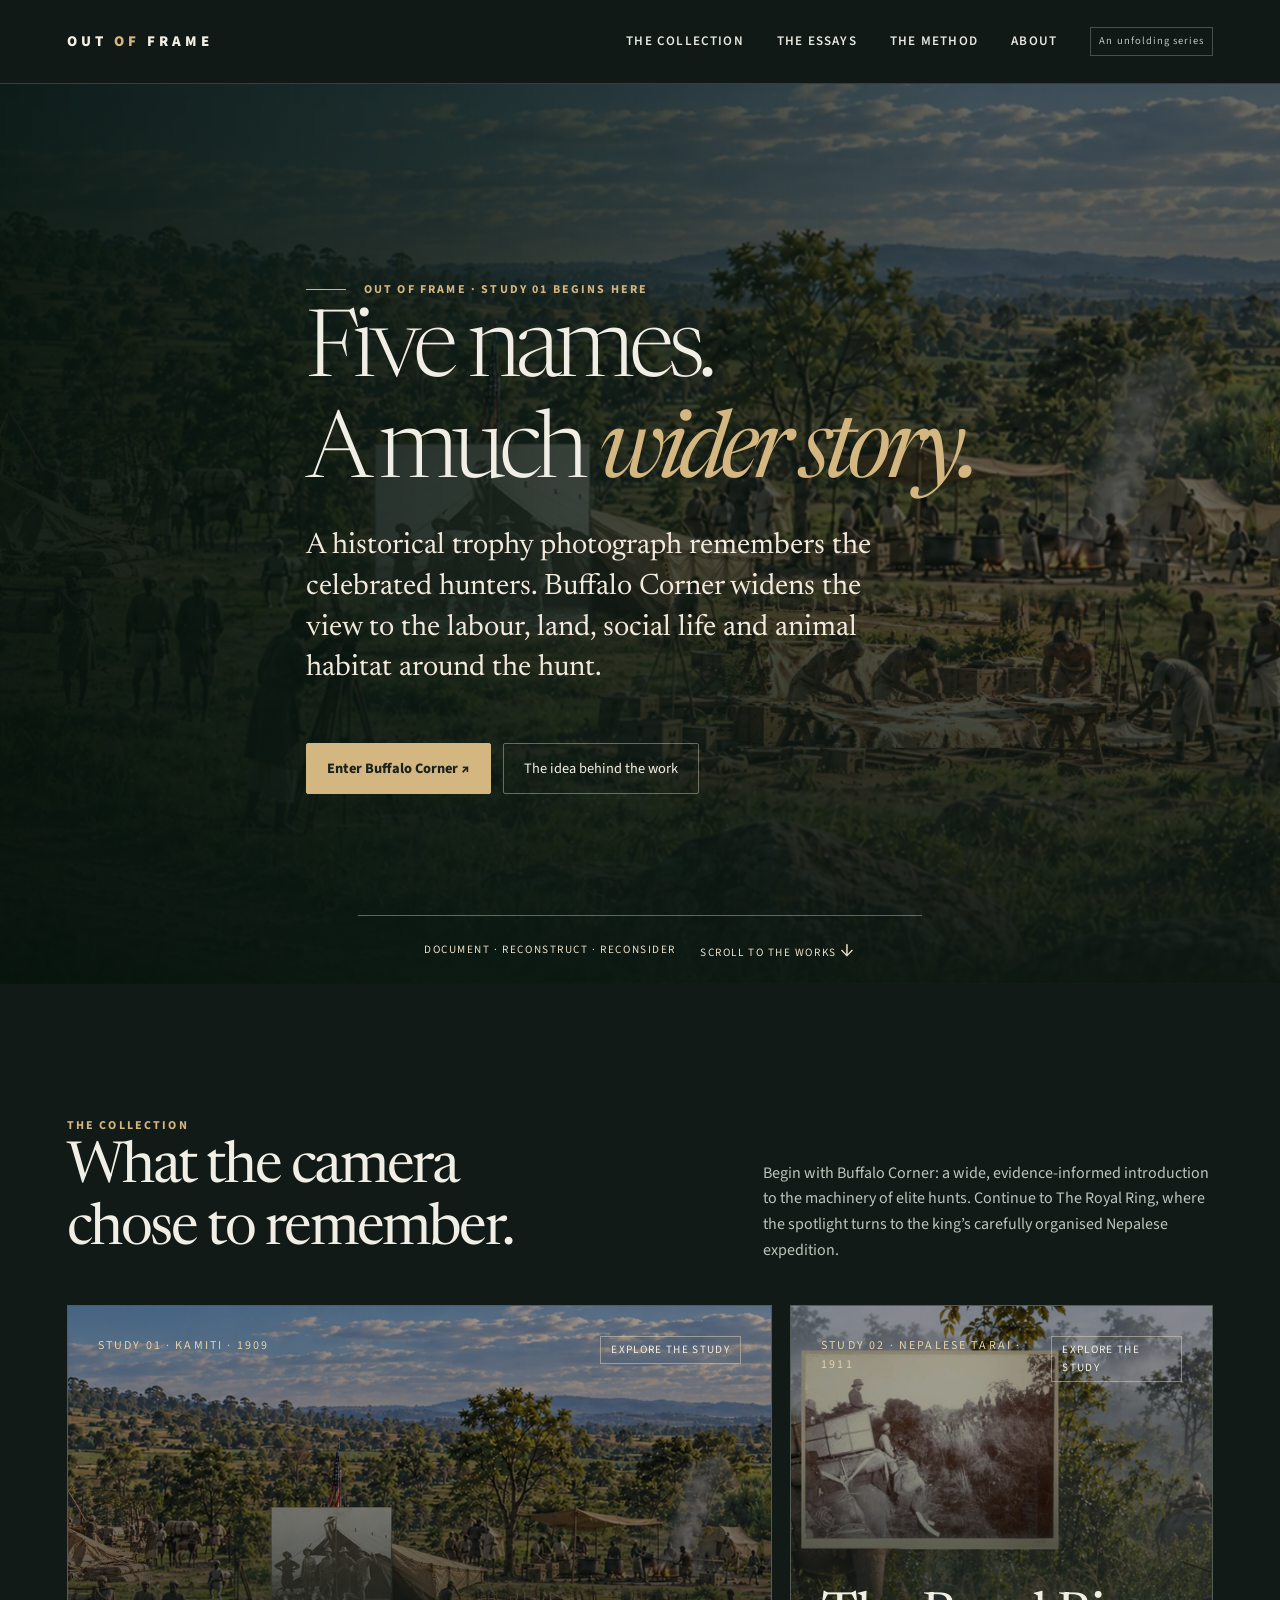
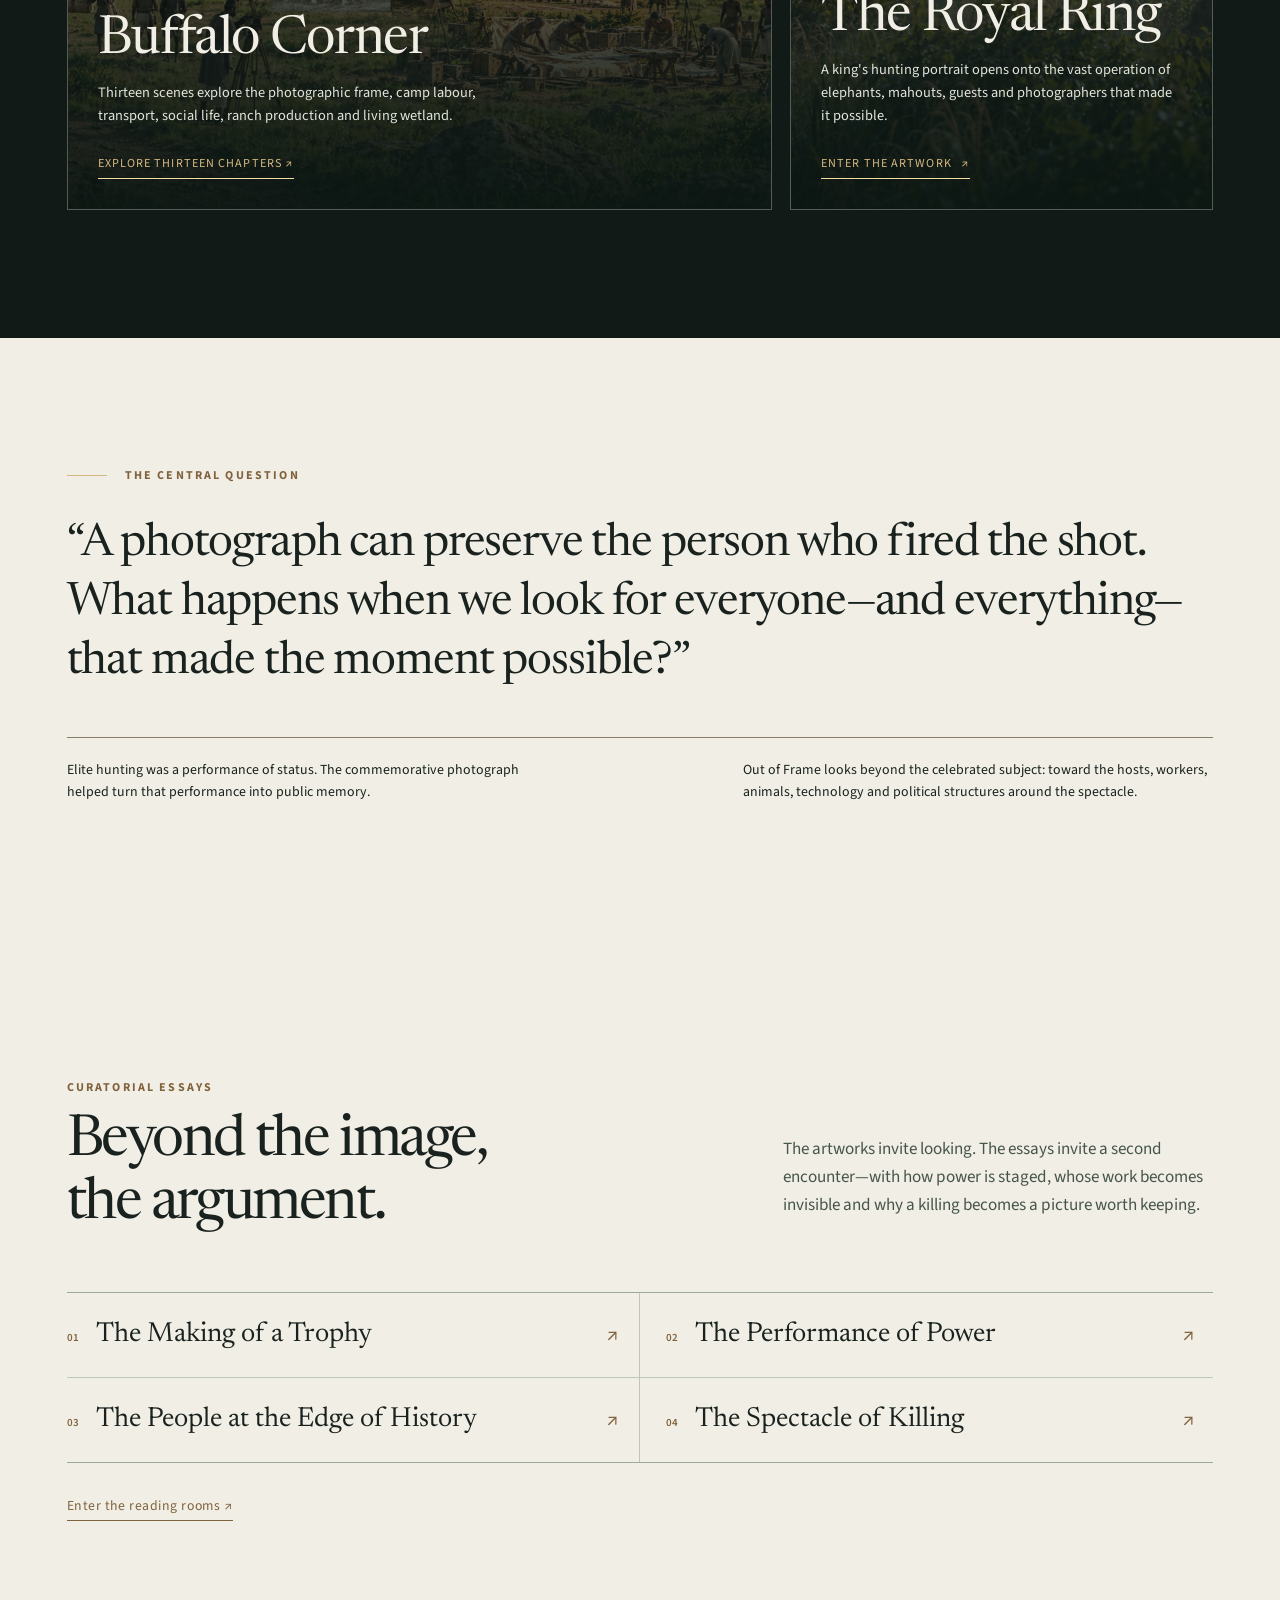
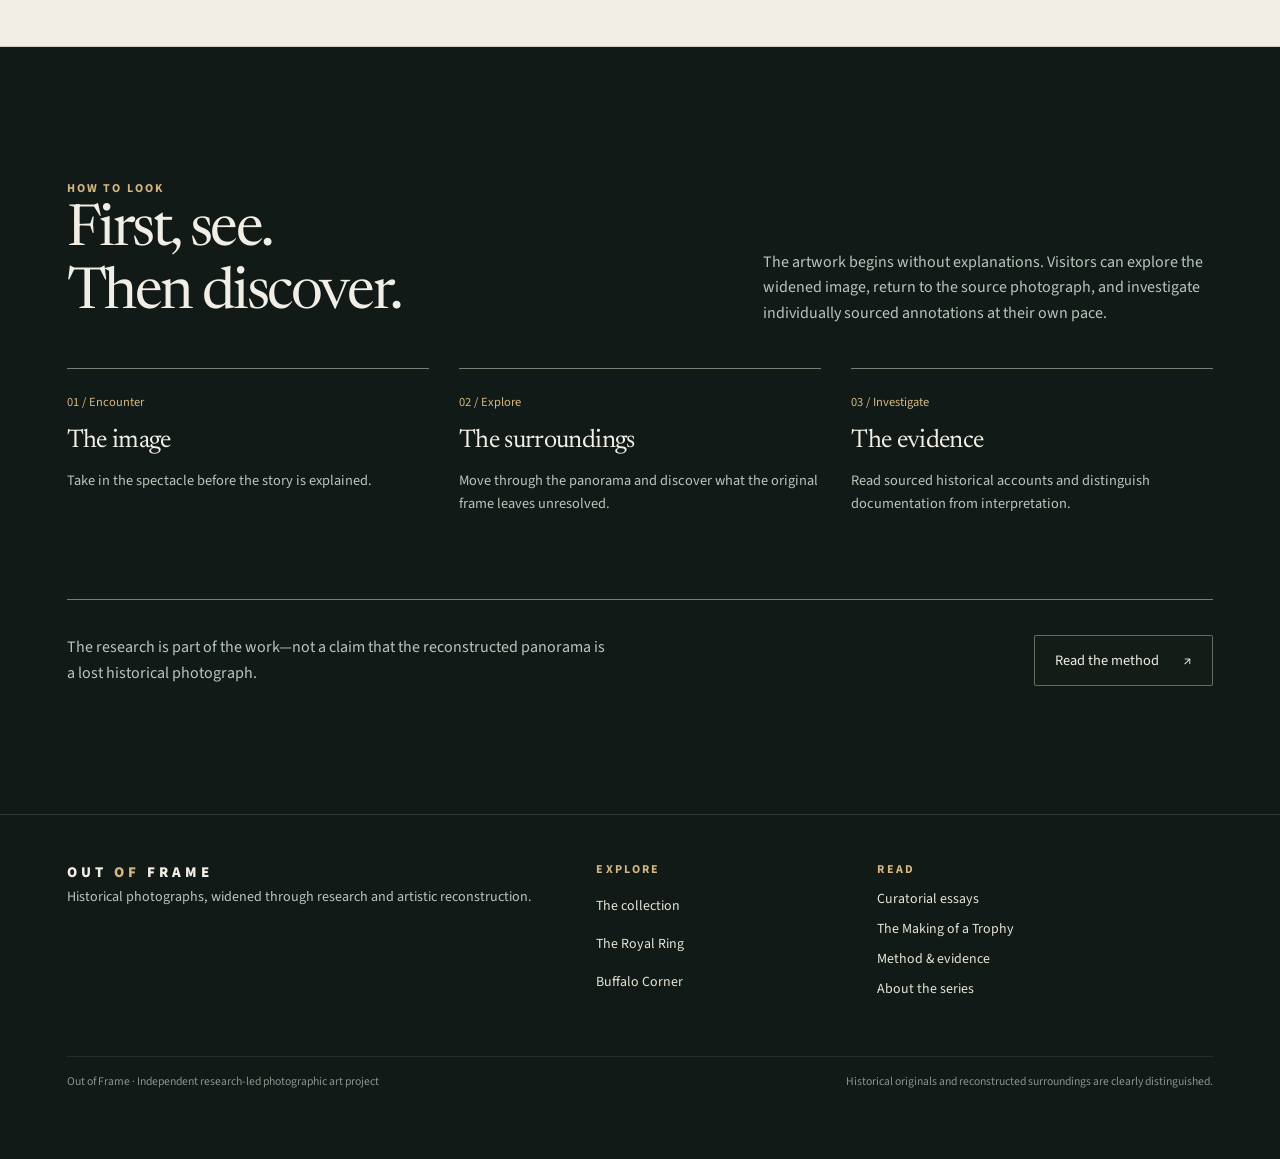
==== index.html @ a82abf63 "language consistency button labels, writing style" ====
<!DOCTYPE html>

<html lang="en"><head><meta charset="utf-8"/><meta content="width=device-width, initial-scale=1" name="viewport"/><meta content="Out of Frame is a research-led photographic series exploring power, hunting, archival memory, and the lives beyond the image." name="description"/><meta content="#121A17" name="theme-color"/><title>Out of Frame — Photographic reconstructions</title><link href="https://fonts.googleapis.com" rel="preconnect"/><link crossorigin="" href="https://fonts.gstatic.com" rel="preconnect"/><link href="https://fonts.googleapis.com/css2?family=Newsreader:opsz,wght@6..72,300..600&amp;family=Source+Sans+3:wght@400;500;600;700&amp;display=swap" rel="stylesheet"/><link href="assets/css/site.css" rel="stylesheet"/></head><body><a class="skip" href="#main">Skip to content</a><header class="site-header"><div class="shell nav-inner"><a aria-label="Out of Frame, home" class="brand" href="index.html">OUT <span>OF</span> FRAME</a><button aria-controls="site-links" aria-expanded="false" class="nav-toggle" type="button">Menu ☰</button><nav aria-label="Main navigation" class="nav-links" id="site-links"><a href="works/index.html">The collection</a><a href="essays/index.html">The essays</a><a href="method.html">The method</a><a href="about.html">About</a><span class="nav-flag">An unfolding series</span></nav></div></header><main id="main"><section class="home-hero buffalo-home-hero buffalo-home-hero"><picture aria-hidden="true"><img alt="" src="assets/images/buffalo-corner-hero.webp"/></picture><div class="shell home-hero-inner"><div class="eyebrow kicker-line">Out of Frame · Study 01 begins here</div><h1>Five names.<br/>A much <em>wider story.</em></h1><p class="home-deck">A historical trophy photograph remembers the celebrated hunters. Buffalo Corner widens the view to the labour, land, social life and animal habitat around the hunt.</p><div class="home-actions"><a class="btn primary" href="works/buffalo-corner.html">Enter Buffalo Corner ↗</a><a class="btn ghost" href="about.html">The idea behind the work</a></div></div><div class="shell hero-foot"><span>Document · Reconstruct · Reconsider</span><span>Scroll to the works <span aria-hidden="true" class="home-arrow">↓</span></span></div></section>
<section class="section shell" id="collection"><div class="section-head"><div><span class="eyebrow">The collection</span><h2>What the camera<br/>chose to remember.</h2></div><p>Begin with Buffalo Corner: a wide, evidence-informed introduction to the machinery of elite hunts. Continue to The Royal Ring, where the spotlight turns to the king’s carefully organised Nepalese expedition.</p></div><div class="works-grid"><a class="work-card featured buffalo-primary" href="works/buffalo-corner.html"><img alt="Buffalo Corner full-colour panorama of the safari camp with inset historic trophy photograph" src="assets/images/buffalo-corner-hero.webp"/><div class="work-top"><span class="work-number">Study 01 · Kamiti · 1909</span><span class="work-status" data-work-status="buffalo-corner">Interactive study</span></div><div class="work-bottom"><h3>Buffalo Corner</h3><p>Thirteen scenes explore the photographic frame, camp labour, transport, social life, ranch production and living wetland.</p><span class="work-cta" data-work-cta="buffalo-corner">Explore 13 scenes ↗</span></div></a>
<a class="work-card featured royal-secondary" href="works/the-royal-ring.html"><img alt="A misty Nepalese elephant hunting formation surrounding the original sepia photograph of George V" src="assets/images/royal-ring-hero.webp?v=2.14"/><div class="work-top"><span class="work-number">Study 02 · Nepalese Tarai · 1911</span><span class="work-status">Explore the study</span></div><div class="work-bottom"><h3>The Royal Ring</h3><p>A king's hunting portrait opens onto the vast operation of elephants, mahouts, guests and photographers that made it possible.</p><span class="work-cta">Enter the artwork   ↗</span></div></a>
</div></section>
<section class="statement section"><div class="shell"><span class="eyebrow kicker-line">The central question</span><blockquote>“A photograph can preserve the person who fired the shot. What happens when we look for everyone—and everything—that made the moment possible?”</blockquote><div class="fine"><p>Elite hunting was a performance of status. The commemorative photograph helped turn that performance into public memory.</p><p>Out of Frame looks beyond the celebrated subject: toward the hosts, workers, animals, technology and political structures around the spectacle.</p></div></div></section>
<section aria-labelledby="home-essays-title" class="home-essays section"><div class="shell"><div class="home-essays-top"><div><span class="eyebrow">Curatorial essays</span><h2 id="home-essays-title">Beyond the image,<br/>the argument.</h2></div><p>The artworks invite looking. The essays invite a second encounter—with how power is staged, whose work becomes invisible and why a killing becomes a picture worth keeping.</p></div><div class="home-essay-links"><a href="essays/the-making-of-a-trophy.html"><span>01</span>The Making of a Trophy <b>↗</b></a><a href="essays/the-performance-of-power.html"><span>02</span>The Performance of Power <b>↗</b></a><a href="essays/the-people-at-the-edge-of-history.html"><span>03</span>The People at the Edge of History <b>↗</b></a><a href="essays/the-spectacle-of-killing.html"><span>04</span>The Spectacle of Killing <b>↗</b></a></div><a class="text-link" href="essays/index.html">Enter the reading rooms ↗</a></div></section>
<section class="section shell"><div class="section-head"><div><span class="eyebrow">How to look</span><h2>First, see.<br/>Then discover.</h2></div><p>The artwork begins without explanations. Visitors can explore the widened image, return to the source photograph, and investigate individually sourced annotations at their own pace.</p></div><div class="method-summary"><div class="method-step"><span>01 / Encounter</span><h3>The image</h3><p>Take in the spectacle before the story is explained.</p></div><div class="method-step"><span>02 / Explore</span><h3>The surroundings</h3><p>Move through the panorama and discover what the original frame leaves unresolved.</p></div><div class="method-step"><span>03 / Investigate</span><h3>The evidence</h3><p>Read sourced historical accounts and distinguish documentation from interpretation.</p></div></div><div class="cta-band"><p>The research is part of the work—not a claim that the reconstructed panorama is a lost historical photograph.</p><a class="btn" href="method.html">Read the method <span aria-hidden="true">↗</span></a></div></section></main><footer class="site-footer"><div class="shell"><div class="footer-grid"><div><a class="brand" href="index.html">OUT <span>OF</span> FRAME</a><p>Historical photographs, widened through research and artistic reconstruction.</p></div><nav aria-label="Footer exhibition links"><strong class="eyebrow">Explore</strong><a href="works/index.html">The collection</a><a href="works/the-royal-ring.html">The Royal Ring</a><a href="works/buffalo-corner.html">Buffalo Corner</a></nav><nav aria-label="Footer reading links"><strong class="eyebrow">Read</strong><a href="essays/index.html">Curatorial essays</a><a href="essays/the-making-of-a-trophy.html">The Making of a Trophy</a><a href="method.html">Method &amp; evidence</a><a href="about.html">About the series</a></nav></div><div class="footline"><span>Out of Frame · Independent research-led photographic art project</span><span>Historical originals and reconstructed surroundings are clearly distinguished.</span></div></div></footer><script defer="" src="assets/js/collection-manifest.js"></script><script defer="" src="assets/js/site.js"></script></body></html>
---- assets/css/site.css ----
:root{--ink:#121A17;--ink2:#19221E;--ink3:#24342C;--bone:#F1EEE5;--paper:#F1EEE5;--dim:#B9C6BC;--line:#506258;--gold:#D4B780;--pale:#E3CAA1;--mint:#B9C6BC;--graphite:#19221E;--brass-on-paper:#80633E;--pad:clamp(20px,5.2vw,88px);--serif:'Newsreader',Georgia,'Times New Roman',serif;--sans:'Source Sans 3',Arial,system-ui,sans-serif}
*{box-sizing:border-box}html{scroll-behavior:smooth}body{margin:0;background:var(--ink);color:var(--bone);font:16px/1.6 var(--sans)}img{max-width:100%;display:block}button,input{font:inherit}button{cursor:pointer}a{color:inherit}a:hover{text-decoration-color:var(--gold)}h1,h2,h3,p{margin-top:0}h1,h2,h3{font-family:var(--serif);font-weight:normal;line-height:1.09}h1{font-size:clamp(3.6rem,9vw,9.5rem);letter-spacing:-.065em}h2{font-size:clamp(2.3rem,4.5vw,5.3rem);letter-spacing:-.042em}h3{font-size:clamp(1.5rem,2.3vw,2.5rem);letter-spacing:-.025em}p{max-width:68ch}button:focus-visible,a:focus-visible,[tabindex]:focus-visible{outline:3px solid var(--pale);outline-offset:4px}.skip{position:absolute;top:-100px;left:15px;z-index:100;color:#111;background:#f3d69b;padding:10px}.skip:focus{top:12px}.eyebrow,.caps{font-size:.75rem;text-transform:uppercase;letter-spacing:.18em;font-weight:700}.eyebrow{color:var(--gold)}.small{color:var(--dim);font-size:.82rem}.shell{max-width:1760px;margin-inline:auto;padding-inline:var(--pad)}.sr-only{position:absolute!important;width:1px;height:1px;overflow:hidden;clip:rect(0,0,0,0);white-space:nowrap}
/* Global navigation */
.site-header{position:relative;z-index:40;border-bottom:1px solid #ffffff2e;background:rgba(17,25,22,.98)}.site-header.float{position:absolute;left:0;top:0;width:100%;border:none;background:linear-gradient(#111b16cc,transparent)}.nav-inner{min-height:83px;display:flex;justify-content:space-between;align-items:center;gap:24px}.brand{text-decoration:none;font-weight:850;letter-spacing:.27em;font-size:.93rem;white-space:nowrap}.brand span{color:var(--gold)}.nav-links{display:flex;gap:clamp(15px,2.6vw,38px);align-items:center}.nav-links a{font-size:.82rem;text-decoration:none;text-transform:uppercase;letter-spacing:.11em;color:#e6e7e0}.nav-links a:hover,.nav-links a[aria-current="page"]{color:var(--gold)}.nav-toggle{display:none;align-items:center;justify-content:center;border:1px solid #ffffff77;background:#12211caa;color:var(--bone);padding:8px 13px;border-radius:3px}.nav-flag{font-size:.66rem;border:1px solid #f1e5bd65;padding:5px 8px;color:#f0dfbe;letter-spacing:.1em}.site-footer{padding-block:45px 68px;border-top:1px solid #6a76674d}.footer-grid{display:grid;grid-template-columns:2fr 1fr 1fr;gap:32px}.site-footer p{color:var(--dim);font-size:.88rem}.site-footer nav{display:grid;gap:8px;font-size:.87rem}.site-footer nav a{color:#e8e4d7;text-decoration:none}.site-footer nav a:hover{color:var(--gold)}.footline{margin-top:55px;color:#89948b;display:flex;justify-content:space-between;gap:20px;font-size:.73rem;border-top:1px solid #5a675845;padding-top:16px}
/* Buttons */
.btn{border:1px solid #e6e4d265;padding:13px 20px;display:inline-flex;align-items:center;justify-content:center;gap:24px;text-decoration:none;background:#1420198c;color:var(--bone);transition:background .18s,transform .18s;min-height:47px;font-size:.9rem;border-radius:2px}.btn:hover{background:#2d4134;transform:translateY(-1px)}.btn.primary{background:var(--gold);color:#18231c;border-color:var(--gold);font-weight:750}.btn.primary:hover{background:#f0d4a4}.btn.ghost{background:transparent}.btn.sm{padding:8px 12px;min-height:38px;font-size:.8rem}.btn[aria-pressed="true"]{border-color:var(--gold);box-shadow:inset 0 0 0 1px var(--gold)}.text-link{color:var(--pale);text-decoration:none;border-bottom:1px solid #c1af84;padding-bottom:4px;font-size:.86rem;letter-spacing:.04em}.text-link:hover{color:#fff}
/* Home page */
.home-hero{height:min(100svh,1050px);min-height:710px;isolation:isolate;display:flex;flex-direction:column;position:relative;overflow:hidden;background:#18271f}.home-hero picture,.home-hero picture img{position:absolute;inset:0;width:100%;height:100%;object-fit:cover;z-index:-3;object-position:52% 46%}.home-hero picture img{filter:brightness(.72) saturate(.83);animation:reveal-hero 14s ease-out both}.home-hero::before{content:'';position:absolute;inset:0;z-index:-2;background:linear-gradient(90deg,#07110de8 0%,#0b1a14b3 37%,#121a1570 63%,#111a164d),linear-gradient(0deg,#0a130fef,transparent 45%,#0b1513a8)}.home-hero-inner{padding-top:165px;padding-bottom:90px;flex:1;display:flex;flex-direction:column;justify-content:center}.home-hero h1{max-width:1050px;margin:.05em 0 .22em;font-size:clamp(3.6rem,7.25vw,7.4rem)}.home-hero h1 em{font-weight:normal;color:var(--gold)}.home-deck{font:clamp(1.18rem,2.3vw,1.88rem)/1.38 var(--serif);max-width:600px;color:#f3eade}.home-actions{display:flex;gap:12px;flex-wrap:wrap;margin-top:25px}.hero-foot{border-top:1px solid #ffffff55;padding-block:16px;display:flex;justify-content:space-between;gap:24px;align-items:center;font-size:.7rem;letter-spacing:.14em;text-transform:uppercase;color:#ebdfc9}.home-arrow{font-size:1.4rem}.section{padding-block:clamp(80px,10vw,150px)}.section.slim{padding-block:70px}.section-head{display:flex;justify-content:space-between;gap:42px;align-items:end;margin-bottom:42px}.section-head h2{margin:0;max-width:860px}.section-head p{color:var(--dim);max-width:450px;margin:0}.kicker-line{display:flex;align-items:center;gap:18px}.kicker-line:before{content:'';width:40px;height:1px;background:var(--gold)}.works-grid{display:grid;grid-template-columns:minmax(0,1.25fr) minmax(0,.75fr);gap:18px}.work-card{border:1px solid #546457;display:flex;flex-direction:column;min-height:505px;position:relative;overflow:hidden;text-decoration:none;background:#263229}.work-card.featured img{position:absolute;inset:0;width:100%;height:100%;object-fit:cover;filter:brightness(.63) saturate(.85);transition:transform .55s}.work-card.featured:hover img{transform:scale(1.04)}.work-card:after{content:'';position:absolute;inset:0;background:linear-gradient(0deg,#0b1613f2,#111c19ad 33%,transparent 72%);pointer-events:none}.work-card.placeholder{background:radial-gradient(circle at 78% 29%,#62635129,transparent 34%),linear-gradient(125deg,#29312b,#121916)}.work-card.placeholder:before{content:'';position:absolute;inset:13% 18% 30%;border:1px solid #c9c0a540;box-shadow:inset 0 0 0 16px #101a1220;transform:rotate(-3deg)}.work-card.placeholder:after{background:linear-gradient(0deg,#101712f0,transparent 90%)}.work-top,.work-bottom{position:relative;z-index:1;padding:30px;display:flex;justify-content:space-between;align-items:start;gap:12px}.work-bottom{margin-top:auto;flex-direction:column}.work-number{color:#e5d2a6;font-size:.75rem;letter-spacing:.18em;text-transform:uppercase}.work-status{font-size:.7rem;border:1px solid #e1d6b480;padding:4px 10px;letter-spacing:.12em;text-transform:uppercase}.work-bottom h3{font-size:clamp(2.2rem,4.2vw,4.4rem);margin:0}.work-bottom p{color:#e1e5dc;max-width:410px;font-size:.9rem}.work-cta{color:var(--gold);border-bottom:1px solid #f5dca3;padding-bottom:5px;text-transform:uppercase;letter-spacing:.09em;font-size:.76rem}.statement{background:#e9e4d7;color:#20291f}.statement .eyebrow{color:#6e5b3b}.statement h2{max-width:1250px}.statement blockquote{max-width:1200px;margin:30px 0 45px;font:clamp(1.7rem,3.6vw,3.6rem)/1.28 var(--serif);letter-spacing:-.025em}.statement .fine{border-top:1px solid #877d6b;display:flex;gap:26px;padding-top:21px;font-size:.87rem;justify-content:space-between}.statement .fine p{max-width:470px}.method-summary{display:grid;grid-template-columns:repeat(3,1fr);gap:30px}.method-step{border-top:1px solid #758174;padding-top:20px}.method-step span{font-size:.78rem;color:var(--gold)}.method-step h3{font-size:clamp(1.4rem,2vw,2rem);margin:13px 0}.method-step p{color:#bac5ba;font-size:.9rem}
/* Artwork landing */
.art-landing{position:relative;min-height:720px;height:100svh;max-height:1240px;isolation:isolate;display:flex;flex-direction:column;overflow:hidden;background:#15231d}.art-landing>.art-bg{position:absolute;inset:0;z-index:-3;width:100%;height:100%;object-fit:cover;object-position:48% 42%;filter:brightness(.79) saturate(.8);animation:reveal-hero 12s ease-out both}.art-landing:before{content:'';position:absolute;inset:0;z-index:-2;background:linear-gradient(90deg,#091611ef 0%,#111e19ae 32%,#1821192b 78%),linear-gradient(0deg,#09160fe9,transparent 43%,#101b16a8)}.art-landing .art-body{flex:1;display:flex;flex-direction:column;justify-content:center;align-items:start;padding-top:130px;padding-bottom:75px}.art-landing h1{margin:.18em 0 .19em;max-width:1120px}.art-landing h1 em{font-weight:normal;color:var(--gold)}.art-landing p{font:clamp(1.2rem,2.2vw,1.72rem)/1.4 var(--serif);max-width:540px}.art-landing .art-actions{display:flex;gap:12px;margin-top:20px;flex-wrap:wrap}.art-landing .art-bottom{font-size:.71rem;text-transform:uppercase;letter-spacing:.14em;border-top:1px solid #ffffff50;padding-block:22px;display:flex;justify-content:space-between;color:#ede0c5}.art-bottom span:last-child{opacity:.8}
/* Exhibition explorer */
.experience{padding-block:45px 95px}.explorer-intro{display:flex;justify-content:space-between;align-items:end;gap:30px;margin-bottom:25px}.explorer-intro h2{font-size:clamp(2rem,3.5vw,3.4rem);margin:.1em 0}.explorer-intro p{font-size:.9rem;color:var(--dim)}.controls{display:flex;flex-wrap:wrap;gap:8px;align-items:center}.stage-window{background:#0d130f;border:1px solid #627067;overflow:auto;scrollbar-color:#768879 #27352b;box-shadow:0 20px 46px #0005}.stage{width:100%;min-width:1000px;aspect-ratio:3/1;position:relative;isolation:isolate}.stage img{width:100%;height:100%;object-fit:cover}.stage.original{min-width:0;aspect-ratio:auto;height:min(66vh,650px);display:flex;align-items:center;justify-content:center;background:radial-gradient(circle,#373c34,#101713 76%)}.stage.original img{width:auto;max-width:92%;height:auto;max-height:93%;object-fit:contain;box-shadow:0 12px 32px #0008}.hotspots{position:absolute;inset:0;pointer-events:none}.hotspot{pointer-events:auto;position:absolute;transform:translate(-50%,-50%);display:flex;align-items:center;justify-content:center;width:37px;height:37px;border:1.5px solid #fff0c8;background:#1b2b25e8;color:#fff3d4;border-radius:50%;font-size:.7rem;font-weight:800;box-shadow:0 2px 15px #000c;transition:background .15s,transform .15s}.hotspot:hover{background:var(--gold);color:var(--ink);transform:translate(-50%,-50%) scale(1.09)}.hotspot.active{background:var(--gold);color:#17261c;outline:2px solid #fff5e3}.hotspot.teck{font-size:.74rem;width:33px;height:33px}.stage.original .hotspots{display:none}.stage-meta{font-size:.74rem;color:#b3c0b6;display:flex;justify-content:space-between;gap:25px;padding-top:9px}.stage-meta span:last-child{color:var(--gold)}.explore-layout{display:grid;grid-template-columns:minmax(230px,280px) minmax(0,1fr);gap:16px;margin-top:23px}.chapter-index{border:1px solid #5e6b61;background:#1c2720;align-self:start;padding:20px}.chapter-index h3{font:800 .74rem var(--sans);text-transform:uppercase;letter-spacing:.13em}.filters{display:flex;flex-wrap:wrap;gap:6px;margin:14px 0}.filter-chip{border-radius:18px;padding:4px 9px;background:none;border:1px solid #677969;color:#d6e2d6;font-size:.71rem}.filter-chip[aria-pressed="true"]{background:var(--gold);border-color:var(--gold);color:#101c13}.chapter-list{display:grid;gap:3px}.chapter-btn{border:1px solid transparent;background:none;color:#dee4d9;text-align:left;padding:10px 7px;display:flex;gap:12px;align-items:start;width:100%;font-size:.84rem;line-height:1.3;border-radius:3px}.chapter-btn:hover{background:#34433a}.chapter-btn.active{background:#394131;border-color:#9d864f}.chapter-btn span:first-child{color:var(--gold);font-weight:900}.research-panel{background:linear-gradient(125deg,#253129,#161e1a);border:1px solid #5c6a5d;padding:clamp(22px,3vw,38px);min-height:320px}.research-panel h3{font-size:clamp(1.7rem,3vw,3rem);margin:8px 0 18px}.research-panel .question{font:1.13rem/1.45 var(--serif);color:#e5e1d3;max-width:840px}.research-panel p{max-width:900px}.research-tabs{display:flex;gap:9px;border-bottom:1px solid #5a685d;margin:19px 0;flex-wrap:wrap}.research-tab{color:#d8e1d7;background:none;border:0;border-bottom:2px solid transparent;padding:10px 14px;margin-bottom:-1px;font-size:.84rem}.research-tab[aria-selected="true"]{color:var(--gold);border-color:var(--gold)}.research-panel .story{font-size:1rem;line-height:1.7}.research-panel .substory{border-left:3px solid var(--gold);padding:14px 20px;background:#354131;margin-top:25px}.research-panel .substory p{margin-bottom:10px;font-size:.92rem}.research-panel .source-list{list-style:none;padding:0;margin:8px 0;display:grid;gap:12px}.research-panel .source-list li{border-top:1px solid #606b5d;padding:11px 0}.research-panel .source-list small{display:block;color:var(--dim)}.research-panel .source-list a{color:#c9e0d3}.evidence-box{padding:15px 18px;background:#3c4436;border-left:3px solid var(--gold);font-size:.91rem;margin:17px 0}.research-panel .disclosure{color:#c7d5c6;border-top:1px solid #526054;padding-top:15px;margin-top:25px;font-size:.83rem}.research-panel .next-prev{display:flex;justify-content:space-between;gap:15px;border-top:1px solid #546154;padding-top:16px;margin-top:29px}.research-panel .next-prev button{background:none;color:var(--gold);border:0;padding:7px 0;font-size:.83rem}.research-panel .next-prev button:hover{text-decoration:underline}.archive-stage{max-width:900px;display:grid;grid-template-columns:minmax(0,1fr) minmax(0,.85fr);gap:38px;margin:auto;align-items:center}.archive-stage img{border:10px solid #e3dac7;width:100%}.archive-stage p{font-size:1rem;color:var(--dim)}
/* Buffalo placeholder */
.placeholder-hero{min-height:78svh;display:flex;align-items:center;position:relative;overflow:hidden;background:radial-gradient(ellipse at 72% 43%,#5557454d 0%,transparent 38%),linear-gradient(115deg,#222821,#0e1512 78%)}.placeholder-hero:before{content:'';position:absolute;right:8%;top:18%;width:clamp(170px,28vw,450px);height:clamp(230px,43vw,600px);border:1px solid #d6c9a65f;transform:rotate(6deg);box-shadow:0 0 0 17px #171e177a,0 0 0 18px #d3c8b52e}.placeholder-hero h1{position:relative;max-width:800px}.placeholder-hero .shell{width:100%;position:relative;z-index:1}.placeholder-hero p{font:clamp(1.15rem,2vw,1.6rem)/1.5 var(--serif);max-width:520px;color:#e5dfcf}.placeholder-label{display:inline-block;color:#e9d0a5;letter-spacing:.19em;text-transform:uppercase;font-size:.72rem;padding-bottom:12px;border-bottom:1px solid #ddc28e}.placeholder-note{max-width:900px}.placeholder-note p{color:var(--dim)}
/* About / Method */
.page-hero{padding:clamp(110px,14vw,190px) 0 clamp(75px,10vw,140px);background:radial-gradient(circle at 80% 38%,#3a43374d,transparent 48%),#171f19;border-bottom:1px solid #576457}.page-hero h1{max-width:1000px;margin:20px 0 25px}.page-hero .lede{font:clamp(1.3rem,2.5vw,2rem)/1.45 var(--serif);max-width:800px;color:#e5e5d9}.editorial-grid{display:grid;grid-template-columns:minmax(220px,.55fr) minmax(0,1.4fr);gap:clamp(25px,7vw,125px)}.editorial-grid .side-label{font:.75rem var(--sans);color:var(--gold);text-transform:uppercase;letter-spacing:.18em;padding-top:12px}.prose p{color:#d1dace;font-size:1.04rem;line-height:1.8}.prose h2{font-size:clamp(2rem,3.6vw,3.5rem);margin-top:38px}.prose p strong{color:#f2e9d6}.evidence-grid{display:grid;grid-template-columns:repeat(4,1fr);gap:15px}.grade-card{border:1px solid #67746b;background:#1c2720;padding:23px}.grade-card b{font:normal 3.5rem var(--serif);color:var(--gold)}.grade-card h3{font-size:1.4rem;margin:14px 0}.grade-card p{color:#c0ccbd;font-size:.85rem}.cta-band{border-top:1px solid #758071;display:flex;align-items:center;justify-content:space-between;gap:25px;padding-top:35px;margin-top:70px}.cta-band p{margin:0;color:var(--dim)}
@keyframes reveal-hero{from{transform:scale(1.035)}to{transform:scale(1)}}@media(prefers-reduced-motion:reduce){html{scroll-behavior:auto}*,*:before,*:after{animation:none!important;transition:none!important}}
@media(max-width:900px){.footer-grid{grid-template-columns:1fr 1fr}.footer-grid>div:first-child{grid-column:1/-1}.section-head{align-items:start;flex-direction:column;gap:16px}.works-grid{grid-template-columns:1fr}.work-card{min-height:450px}.method-summary{grid-template-columns:1fr;gap:17px}.explore-layout{grid-template-columns:1fr}.chapter-index{order:2}.explorer-intro{align-items:start;flex-direction:column}.stage{min-width:980px}.stage-meta{flex-direction:column;gap:3px}.editorial-grid{grid-template-columns:1fr}.evidence-grid{grid-template-columns:1fr 1fr}.nav-toggle{display:flex}.nav-links{display:none;position:absolute;top:100%;left:0;right:0;background:#14211c;z-index:50;padding:24px var(--pad) 30px;box-shadow:0 16px 25px #0007;flex-direction:column;align-items:start;border-bottom:1px solid var(--line)}.nav-links.open{display:flex}.nav-flag{display:none}}
@media(max-width:570px){h1{font-size:clamp(3.1rem,16vw,5rem)}.home-hero{min-height:670px;height:100svh}.home-hero-inner{padding-top:130px;padding-bottom:65px}.home-hero h1{max-width:380px}.home-hero picture img{object-position:60% center}.hero-foot{font-size:.57rem}.work-card{min-height:410px}.work-bottom h3{font-size:2.9rem}.art-landing{min-height:680px}.art-landing .art-body{padding-top:120px}.art-landing h1{font-size:clamp(3.6rem,15vw,5.8rem)}.art-landing .art-bottom{display:block;line-height:1.8}.research-panel{padding:18px}.archive-stage{grid-template-columns:1fr}.evidence-grid{grid-template-columns:1fr}.footer-grid{grid-template-columns:1fr}.footer-grid>div:first-child{grid-column:auto}.footline{flex-direction:column;gap:5px}.portal-note{display:none}}

/* v1.1 — Image-led vignette chapters */
.image-evidence{margin:27px 0 24px;border-top:1px solid #677463;padding-top:22px}
.image-evidence-heading{display:flex;justify-content:space-between;align-items:center;gap:12px;flex-wrap:wrap}
.image-evidence-type{font-size:.69rem;letter-spacing:.075em;color:#cfdbcd;border:1px solid #778370;padding:4px 8px}
.image-evidence h4{font:normal clamp(1.25rem,2.2vw,1.9rem)/1.2 var(--serif);margin:12px 0 18px;color:#f1e7d3}
.image-evidence-grid{display:grid;grid-template-columns:minmax(0,1.6fr) minmax(180px,.7fr);gap:17px;align-items:start}
.image-close,.image-locator{margin:0;min-width:0}
.detail-image-button{border:1px solid #758472;background:#101b15;display:block;position:relative;width:100%;padding:0;color:#f2e3c8;text-align:left;overflow:hidden}
.detail-image-button img{width:100%;height:auto;max-height:420px;object-fit:contain;background:#111b17;transition:transform .3s}
.detail-image-button:hover img{transform:scale(1.015)}
.detail-enlarge{display:inline-block;position:absolute;right:10px;bottom:10px;padding:5px 9px;font-size:.75rem;background:#0d1814d9;border:1px solid #e2c68c85;color:#f3ddab}
.image-close figcaption{font-size:.85rem;line-height:1.5;color:#e1e5d9;margin:11px 0 0}
.image-locator{background:#17231d;border:1px solid #4f6454;padding:12px;display:flex;flex-direction:column;gap:9px}
.image-locator .locator-heading{font-size:.75rem;letter-spacing:.13em;text-transform:uppercase;color:var(--gold);font-weight:750}
.image-locator img{width:100%;height:auto;border:1px solid #748477}
.image-locator p{color:#ced8cf;font-size:.79rem;margin:0;line-height:1.45}
.image-locator .btn{align-self:start;min-height:38px;padding:7px 10px;font-size:.74rem;margin-top:4px}
.substory-image{max-width:340px;margin:14px 0}
.substory-image .detail-image-button img{max-height:190px}
.detail-dialog{border:1px solid #8e9d87;background:#101a14;color:#f3ecdd;padding:0;max-width:min(94vw,1400px);max-height:94vh;width:fit-content;box-shadow:0 25px 80px #000b}
.detail-dialog::backdrop{background:#020c08e8;backdrop-filter:blur(5px)}
.detail-dialog-inner{padding:clamp(13px,2vw,24px);display:flex;flex-direction:column;gap:10px;align-items:start}
.detail-dialog-close{align-self:end;border:1px solid #cab382;color:#f2deb4;background:#243429;padding:5px 12px;font-size:.84rem}
.detail-dialog img{max-height:72vh;max-width:calc(94vw - 48px);height:auto;width:auto;object-fit:contain;border:1px solid #586658}
.detail-dialog p{max-width:950px;margin:2px 0 0;font-size:.91rem}
.detail-dialog small{color:#aebbae}
@media(max-width:700px){.image-evidence-grid{grid-template-columns:1fr}.image-evidence h4{font-size:1.5rem}.image-locator{display:grid;grid-template-columns:1fr;max-width:none}.image-locator img{max-width:520px}.detail-image-button img{max-height:360px}}


/* v1.2 — Contemporary Archive visual identity, from the approved proposal. */
body{background:var(--ink);font-family:var(--sans)}
h1,h2,h3{font-optical-sizing:auto}h1{font-weight:300}h2{font-weight:400}
.site-header{background:rgba(18,26,23,.97);border-bottom:1px solid #b9c6bc38}
.site-header.float{background:linear-gradient(#121a17e8,transparent)}
.nav-links a{font-family:var(--sans);font-weight:600;letter-spacing:.09em}
.nav-links a[aria-current="page"]{border-bottom:1px solid var(--gold);padding-bottom:4px}
.nav-flag{color:var(--dim);border-color:#b9c6bc50}
.site-footer{background:#121a17}
.site-footer .footer-grid{grid-template-columns:2fr 1fr 1.35fr}
.btn.primary{background:var(--gold);border-color:var(--gold);color:var(--graphite)}
.btn.primary:hover{background:#e8d0a5}
.work-card,.chapter-index,.research-panel,.grade-card{border-color:#b9c6bc4c}
.chapter-index{background:#1b2821}.research-panel{background:linear-gradient(135deg,var(--slate, #24342c),#19221e)}
.chapter-btn.active{background:#394638;border-color:var(--gold)}
.research-panel .story{font-family:var(--sans);font-size:1.07rem;line-height:1.65}
.research-panel .question{font-family:var(--serif);font-size:1.36rem}
.home-hero picture img,.art-landing>.art-bg{filter:brightness(.77) saturate(.89)}
.statement{background:var(--paper);color:var(--graphite)}
.statement .eyebrow{color:var(--brass-on-paper)}
.home-essays{background:var(--paper);color:var(--graphite);border-bottom:1px solid #19221e26}
.home-essays .eyebrow{color:var(--brass-on-paper)}
.home-essays-top{display:flex;justify-content:space-between;align-items:end;gap:50px;margin-bottom:55px}
.home-essays h2{margin:12px 0 0}
.home-essays-top p{max-width:430px;color:#46554b;line-height:1.65;font-size:1.07rem}
.home-essay-links{display:grid;grid-template-columns:1fr 1fr;border-top:1px solid #9caa9e;border-bottom:1px solid #9caa9e;margin-bottom:30px}
.home-essay-links a{padding:26px 18px 26px 0;display:flex;gap:17px;align-items:baseline;text-decoration:none;font:400 clamp(1.45rem,2.15vw,2.18rem)/1.16 var(--serif);border-bottom:1px solid #bbc6bc;min-width:0}
.home-essay-links a:nth-last-child(-n+2){border-bottom:0}
.home-essay-links a:nth-child(odd){padding-right:20px;border-right:1px solid #bbc6bc}
.home-essay-links a:nth-child(even){padding-left:26px}
.home-essay-links a span{font:600 .69rem var(--sans);color:var(--brass-on-paper);white-space:nowrap}
.home-essay-links a b{font:400 1.3rem var(--sans);color:var(--brass-on-paper);margin-left:auto;transition:transform .2s}
.home-essay-links a:hover b{transform:translate(4px,-4px)}
.home-essays .text-link{color:var(--brass-on-paper);border-color:var(--brass-on-paper)}
/* Light reading material: the artwork and panorama remain dark. */
.paper-reading{background:var(--paper);color:var(--graphite)}
.paper-reading .side-label,.paper-reading .eyebrow{color:var(--brass-on-paper)}
.paper-reading .prose p,.paper-reading .cta-band p{color:#3e4d43}
.paper-reading .prose p strong{color:var(--graphite)}
.paper-reading .prose{max-width:850px}
.paper-reading .prose p{font:400 clamp(1.15rem,1.5vw,1.29rem)/1.7 var(--serif)}
.paper-reading .cta-band{border-color:#a9b6ab}
.paper-reading .grade-card{background:#e6eae2;border-color:#b9c6bc}
.paper-reading .grade-card b{color:var(--brass-on-paper)}
.paper-reading .grade-card p{color:#46554b}
.paper-reading .btn:not(.primary){background:var(--graphite);color:var(--paper);border-color:var(--graphite)}
/* Essays collection entrance */
.essays-landing,.essay-hero{position:relative;isolation:isolate;overflow:hidden;background:#121a17}
.essays-landing::before,.essay-hero::before{content:'';position:absolute;inset:0;z-index:-1;background-image:linear-gradient(90deg,#121a17f7 0%,#121a17de 34%,#121a1790 66%,#121a1745),linear-gradient(0deg,#121a17e8,transparent 56%),var(--essay-bg);background-size:cover;background-position:center;background-repeat:no-repeat}
.essays-landing{min-height:min(800px,90svh);display:flex;align-items:center}
.essays-landing-copy{width:100%;padding-top:135px;padding-bottom:120px}
.essays-landing h1{font-size:clamp(3.7rem,8vw,8.3rem);margin:22px 0 24px;max-width:1030px;line-height:.97}
.essays-landing h1 em{color:var(--gold);font-weight:300}
.essays-landing p{font:400 clamp(1.3rem,2.2vw,2.05rem)/1.4 var(--serif);color:var(--bone);max-width:680px}
.essays-landing .btn{margin-top:30px}
.essay-index-room{background:var(--paper);color:var(--graphite);padding:clamp(80px,11vw,150px) 0}
.essay-index-room .eyebrow{color:var(--brass-on-paper)}
.essay-index-intro{display:grid;grid-template-columns:1.3fr .7fr;gap:30px;align-items:end;padding-bottom:52px}
.essay-index-intro .eyebrow{grid-column:1/-1}
.essay-index-intro h2{margin:0;font-size:clamp(2.8rem,5.5vw,5.8rem)}
.essay-index-intro p{margin:0;color:#46554b;font-size:1.1rem;line-height:1.62}
.essay-list{border-top:1px solid #98a89b}
.essay-list-card{display:grid;grid-template-columns:96px 1fr 40px;align-items:center;gap:20px;border-bottom:1px solid #98a89b;text-decoration:none;color:var(--graphite);padding:36px 5px;transition:background .2s,padding .2s}
.essay-list-card:hover{background:#e5e8df;padding-left:16px}
.essay-card-number{font:600 .78rem var(--sans);color:var(--brass-on-paper);letter-spacing:.12em}
.essay-list-card h2{font:400 clamp(2rem,4.1vw,4.7rem)/1.03 var(--serif);margin:0 0 12px}
.essay-list-card p{color:#536156;margin:0;font-size:1rem}
.essay-card-arrow{font:400 1.75rem var(--sans);color:var(--brass-on-paper)}
.essay-index-note{display:flex;justify-content:space-between;gap:25px;align-items:start;padding-top:34px}
.essay-index-note p{font-size:.91rem;color:#526054;max-width:780px}
.essay-index-note a{white-space:nowrap;color:var(--brass-on-paper);border-color:var(--brass-on-paper)}
/* Essay: cinematic threshold leads to an ivory reading room */
.essay-hero{min-height:670px;height:min(90svh,900px);display:flex}
.essay-hero-inner{padding-top:150px;padding-bottom:26px;display:flex;flex-direction:column;justify-content:space-between;width:100%}
.essay-hero-copy{max-width:1060px;margin:auto 0}
.essay-hero h1{font-size:clamp(3.7rem,8.2vw,8.1rem);line-height:.98;letter-spacing:-.055em;margin:23px 0 22px;max-width:1050px}
.essay-hero-deck{font:400 clamp(1.28rem,2.1vw,2rem)/1.37 var(--serif);color:#eee9dd;max-width:690px}
.essay-hero-actions{display:flex;gap:12px;flex-wrap:wrap;margin-top:30px}
.essay-hero-bottom{display:flex;justify-content:space-between;gap:20px;border-top:1px solid #f1eee548;padding-top:17px;font-size:.7rem;letter-spacing:.13em;text-transform:uppercase;color:var(--dim)}
.reading-room{background:var(--paper);color:var(--graphite);padding:clamp(70px,8vw,124px) 0 clamp(90px,10vw,145px)}
.essay-reading-grid{display:grid;grid-template-columns:minmax(205px,280px) minmax(0,720px);gap:clamp(35px,7vw,130px);justify-content:center;align-items:start}
.essay-sidebar{align-self:stretch}
.reading-side-inner{position:sticky;top:30px;border-top:1px solid #a9b6ac;padding:22px 0 30px}
.essay-side-eyebrow,.essay-article-overline{font:700 .75rem/1.5 var(--sans);color:var(--brass-on-paper);text-transform:uppercase;letter-spacing:.13em}
.essay-side-title{font:400 1.65rem/1.18 var(--serif);margin:11px 0}
.essay-side-subtitle{color:#59665b;font-size:.83rem;line-height:1.5;margin-bottom:33px}
.essay-toc{display:grid;gap:0;border-top:1px solid #bec9bf;padding-top:20px}
.essay-toc strong{font:700 .74rem var(--sans);letter-spacing:.14em;text-transform:uppercase;margin-bottom:13px}
.essay-toc a{font-size:.88rem;line-height:1.4;color:#536156;text-decoration:none;padding:9px 0;border-bottom:1px solid #d4dbd0}
.essay-toc a:hover,.essay-toc a:focus-visible{color:var(--brass-on-paper)}
.back-to-essays{display:inline-block;margin-top:32px;color:var(--brass-on-paper);font-size:.85rem;text-decoration:none;border-bottom:1px solid #a98c61}
.essay-article{min-width:0}
.essay-opening{scroll-margin-top:30px;border-bottom:1px solid #b9c6bc;padding-bottom:32px;margin-bottom:56px}
.essay-article-overline{margin:0 0 24px}
.essay-article h2{font:400 clamp(2.4rem,4.4vw,4.9rem)/1.07 var(--serif);letter-spacing:-.038em;margin:0 0 36px}
.essay-opening>p:not(.essay-article-overline),.essay-section p{font:400 clamp(1.22rem,1.7vw,1.3125rem)/1.7 var(--serif);color:var(--graphite);margin:0 0 1.3em;max-width:69ch}
.essay-opening>p:nth-of-type(2){font-size:clamp(1.4rem,2.1vw,1.66rem);line-height:1.56}
.essay-section{scroll-margin-top:28px;margin-bottom:65px}
.essay-section h2{font:400 clamp(2.1rem,3.2vw,3rem)/1.13 var(--serif);border-top:1px solid #b9c6bc;padding-top:31px;margin:0 0 28px}
.essay-source-note{padding:26px 30px;background:#e2e8df;border-left:3px solid #80633e;margin:75px 0 55px}
.essay-source-note .eyebrow{color:var(--brass-on-paper)}
.essay-source-note p{font:.92rem/1.65 var(--sans);color:#435346;max-width:65ch;margin:12px 0 0}
.essay-pager{display:grid;grid-template-columns:1fr 1fr;border-top:1px solid #a7b5aa;border-bottom:1px solid #a7b5aa}
.essay-pager a{padding:24px 18px 25px 0;text-decoration:none;display:flex;flex-direction:column;gap:10px}
.essay-pager a+a{border-left:1px solid #a7b5aa;text-align:right;padding:24px 0 25px 18px}
.essay-pager span{font:700 .73rem var(--sans);color:var(--brass-on-paper);text-transform:uppercase;letter-spacing:.12em}
.essay-pager strong{font:400 clamp(1.25rem,1.6vw,1.7rem)/1.17 var(--serif)}
.essay-related{background:var(--graphite);color:var(--paper);padding:35px;margin-top:68px;display:flex;justify-content:space-between;align-items:center;gap:22px}
.essay-related h3{font:400 2rem var(--serif);margin:10px 0}
.essay-related p{color:#b9c6bc;font-size:.89rem;margin:0}
.essay-related .btn{white-space:nowrap}
@media(max-width:1120px){.nav-flag{display:none}.nav-links{gap:18px}}
@media(max-width:900px){.home-essays-top{flex-direction:column;align-items:start}.essay-reading-grid{grid-template-columns:1fr;max-width:750px}.essay-sidebar{align-self:auto}.reading-side-inner{position:static}.essay-toc{display:flex;flex-wrap:wrap;gap:7px 17px}.essay-toc strong{width:100%}.essay-toc a{border-bottom:1px solid #aab9ad}.essay-side-title,.essay-side-subtitle{display:none}.essay-article{padding-top:15px}.essay-index-intro{grid-template-columns:1fr}.essay-index-intro .eyebrow{grid-column:1}}
@media(max-width:700px){.home-essay-links{grid-template-columns:1fr}.home-essay-links a:nth-child(n){border-right:0;border-bottom:1px solid #bbc6bc;padding:23px 0}.home-essay-links a:last-child{border-bottom:0}.essay-list-card{grid-template-columns:49px 1fr 20px;gap:10px;padding:25px 0}.essay-index-note{flex-direction:column}.essay-index-note a{white-space:normal}.essay-hero,.essays-landing{min-height:650px;height:auto}.essay-hero-inner{padding-top:160px}.essay-hero-bottom{flex-direction:column;gap:6px}.essay-article h2{font-size:2.65rem}.essay-opening>p:not(.essay-article-overline),.essay-section p{font-size:1.24rem;line-height:1.68}.essay-related{flex-direction:column;align-items:start;padding:26px}.essay-pager{gap:0}}
@media(max-width:570px){.nav-links{background:#19221e}.essay-hero h1{font-size:clamp(3.25rem,12vw,5rem)}.essays-landing h1{font-size:clamp(3.3rem,12vw,5rem)}.essay-list-card h2{font-size:1.9rem}}

/* v1.3 — Specific interpretive figure inside GV-03 receives its own photographic detail on selection. */
.teck-focus{margin:24px 0;border-left:3px solid var(--gold);padding:18px;background:#304036}
.teck-focus h4{font:normal 1.65rem/1.15 var(--serif);margin:8px 0 15px}
.teck-focus .detail-image-button{max-width:460px}
.teck-focus .detail-image-button img{width:100%;max-height:290px;object-fit:contain}
.teck-focus p{color:#e2e6d9;line-height:1.55;font-size:.91rem;margin:14px 0}

/* v1.4 — Buffalo Corner: The Wider Camp. Working master v2.1. */
.buffalo-landing .art-bg{object-position:50% 48%;filter:brightness(.67) saturate(.76)}
.buffalo-landing:before{content:'';position:absolute;inset:0;background:linear-gradient(90deg,#09170fdd 0%,#1023199a 48%,#121d1260 100%),linear-gradient(0deg,#0d180ff0,transparent 55%);z-index:-1}
.buffalo-experience .explorer-intro p{max-width:670px}
.buffalo-method{background:#213026;border:1px solid #7f8d79;border-left:4px solid var(--gold);color:#e9ede2;padding:16px 21px;margin:0 0 20px;font-size:.92rem;line-height:1.6}
.buffalo-method a{color:#e9d09c}
.buffalo-stage{min-width:0!important;width:100%;aspect-ratio:3 / 1;touch-action:pan-x pan-y}
.buffalo-stage.original{aspect-ratio:auto!important;min-width:0!important}
.buffalo-stage.original img{object-fit:contain;max-width:90%;max-height:96%}
.buffalo-experience .stage-window{cursor:grab;touch-action:pan-x pan-y}
.buffalo-experience .stage-window.dragging{cursor:grabbing}
.buffalo-experience .hotspot{width:42px;height:42px;min-width:42px;min-height:42px;border:2px solid #f4e1b7;font-size:.75rem;box-shadow:0 3px 18px #080e07e8}
.buffalo-paths{margin-top:23px;border-block:1px solid #536353;padding-block:20px}
.buffalo-path-buttons{display:flex;gap:9px;flex-wrap:wrap;margin-top:11px}
.buffalo-path{padding:9px 13px;border:1px solid #647c67;background:#253329;color:#e7eee4;font:600 .83rem var(--sans);border-radius:4px}
.buffalo-path:hover,.buffalo-path.active{background:var(--gold);border-color:var(--gold);color:#112015}
.buffalo-count{float:right;color:var(--gold)}
.buffalo-related{margin-top:26px;border-top:1px solid #5c6b60;padding-top:19px}
.buffalo-related-links{display:flex;flex-wrap:wrap;gap:8px;margin-top:13px}
.buffalo-related-button{background:#314239;border:1px solid #687a6b;color:#eeeadd;padding:8px 11px;font-size:.82rem;border-radius:4px;text-align:left}
.buffalo-related-button:hover{background:#40564a}
.buffalo-grades{border:1px solid #7b8e7b;background:#18251c;padding:16px 18px;font-size:.89rem;line-height:1.6}
.buffalo-inline-notice{color:#e7d8ba;border-top:1px solid #586a56;padding-top:17px;font-size:.86rem!important}
.buffalo-longdesc{margin-top:30px;border-top:1px solid #546153;border-bottom:1px solid #546153}
.buffalo-longdesc details{padding:19px 0}
.buffalo-longdesc summary{cursor:pointer;font-weight:700;color:#f1dbad}
.buffalo-longdesc p{font-size:.96rem;color:#d6e0d3;line-height:1.74;max-width:1000px;margin-top:16px}
.buffalo-experience .research-panel h4{font:400 1.36rem var(--serif);margin:25px 0 11px;color:#eee2c7}
.buffalo-experience .research-panel .image-evidence-grid{grid-template-columns:minmax(0,1.55fr) minmax(190px,.75fr)}
.buffalo-experience .research-panel .image-close img{max-height:370px}
.buffalo-experience .image-locator img{object-fit:contain}
.buffalo-home-hero picture img{object-position:50% 50%;filter:brightness(.7) saturate(.75)}
.buffalo-home-hero::before{background:linear-gradient(90deg,#07140de8 0%,#0b1a13c4 36%,#111c1672 77%),linear-gradient(0deg,#0b1510ef,transparent 48%)}
.works-grid .buffalo-primary img{object-position:50% 50%}
.works-grid .royal-secondary img{object-position:40% 50%}
.buffalo-experience .detail-dialog img{max-height:75vh}
.buffalo-experience button:focus-visible,.buffalo-experience a:focus-visible{outline:3px solid #ead59c;outline-offset:3px}
@media(max-width:950px){.buffalo-experience .explore-layout{display:flex;flex-direction:column}.buffalo-experience .chapter-index{order:0;align-self:stretch}.buffalo-experience .research-panel{order:1}.buffalo-experience .chapter-list{display:grid;grid-template-columns:repeat(2,minmax(0,1fr));gap:4px}.buffalo-experience .research-panel .image-evidence-grid{grid-template-columns:1fr}}
@media(max-width:560px){.buffalo-experience .hotspot{width:37px;height:37px;min-width:37px;min-height:37px;font-size:.68rem}.buffalo-experience .chapter-list{grid-template-columns:1fr}.buffalo-experience .stage-meta{font-size:.7rem}.buffalo-method{font-size:.86rem}.buffalo-landing h1{font-size:clamp(3.8rem,15vw,5.7rem)}}
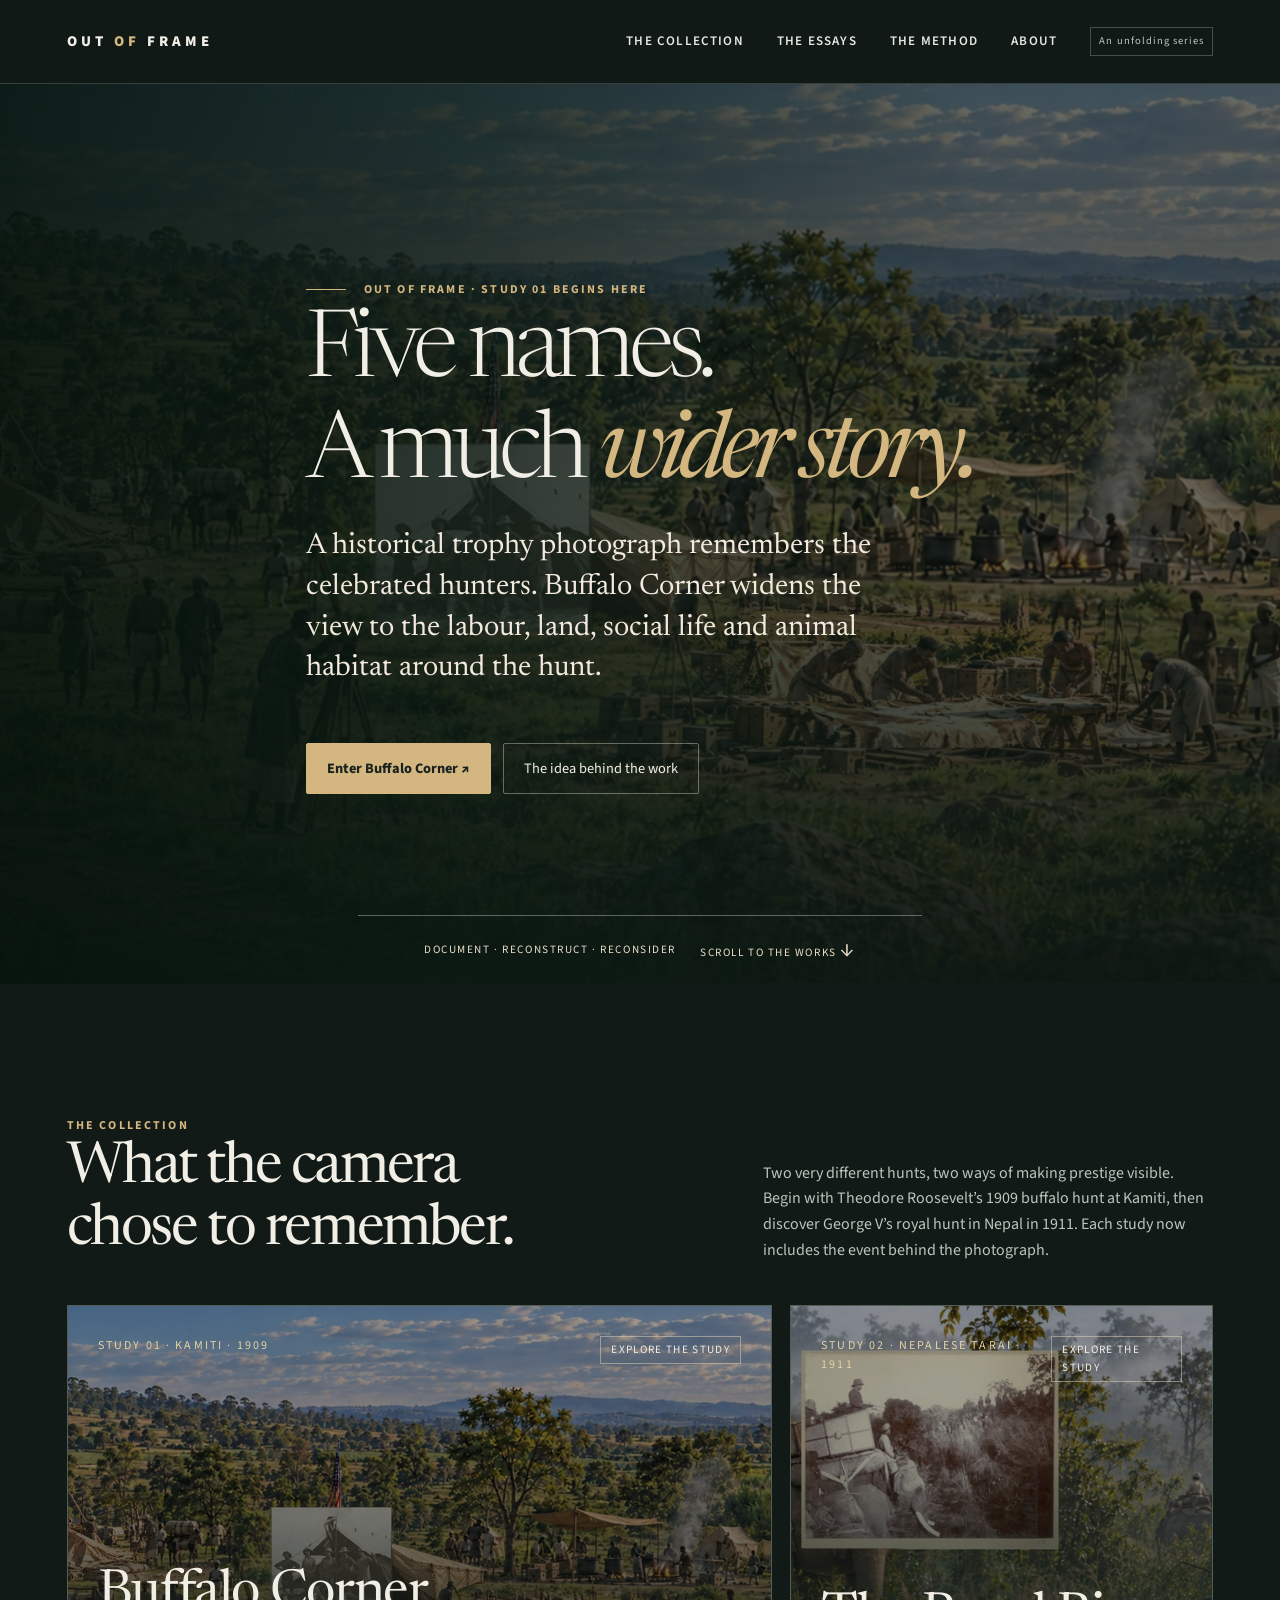
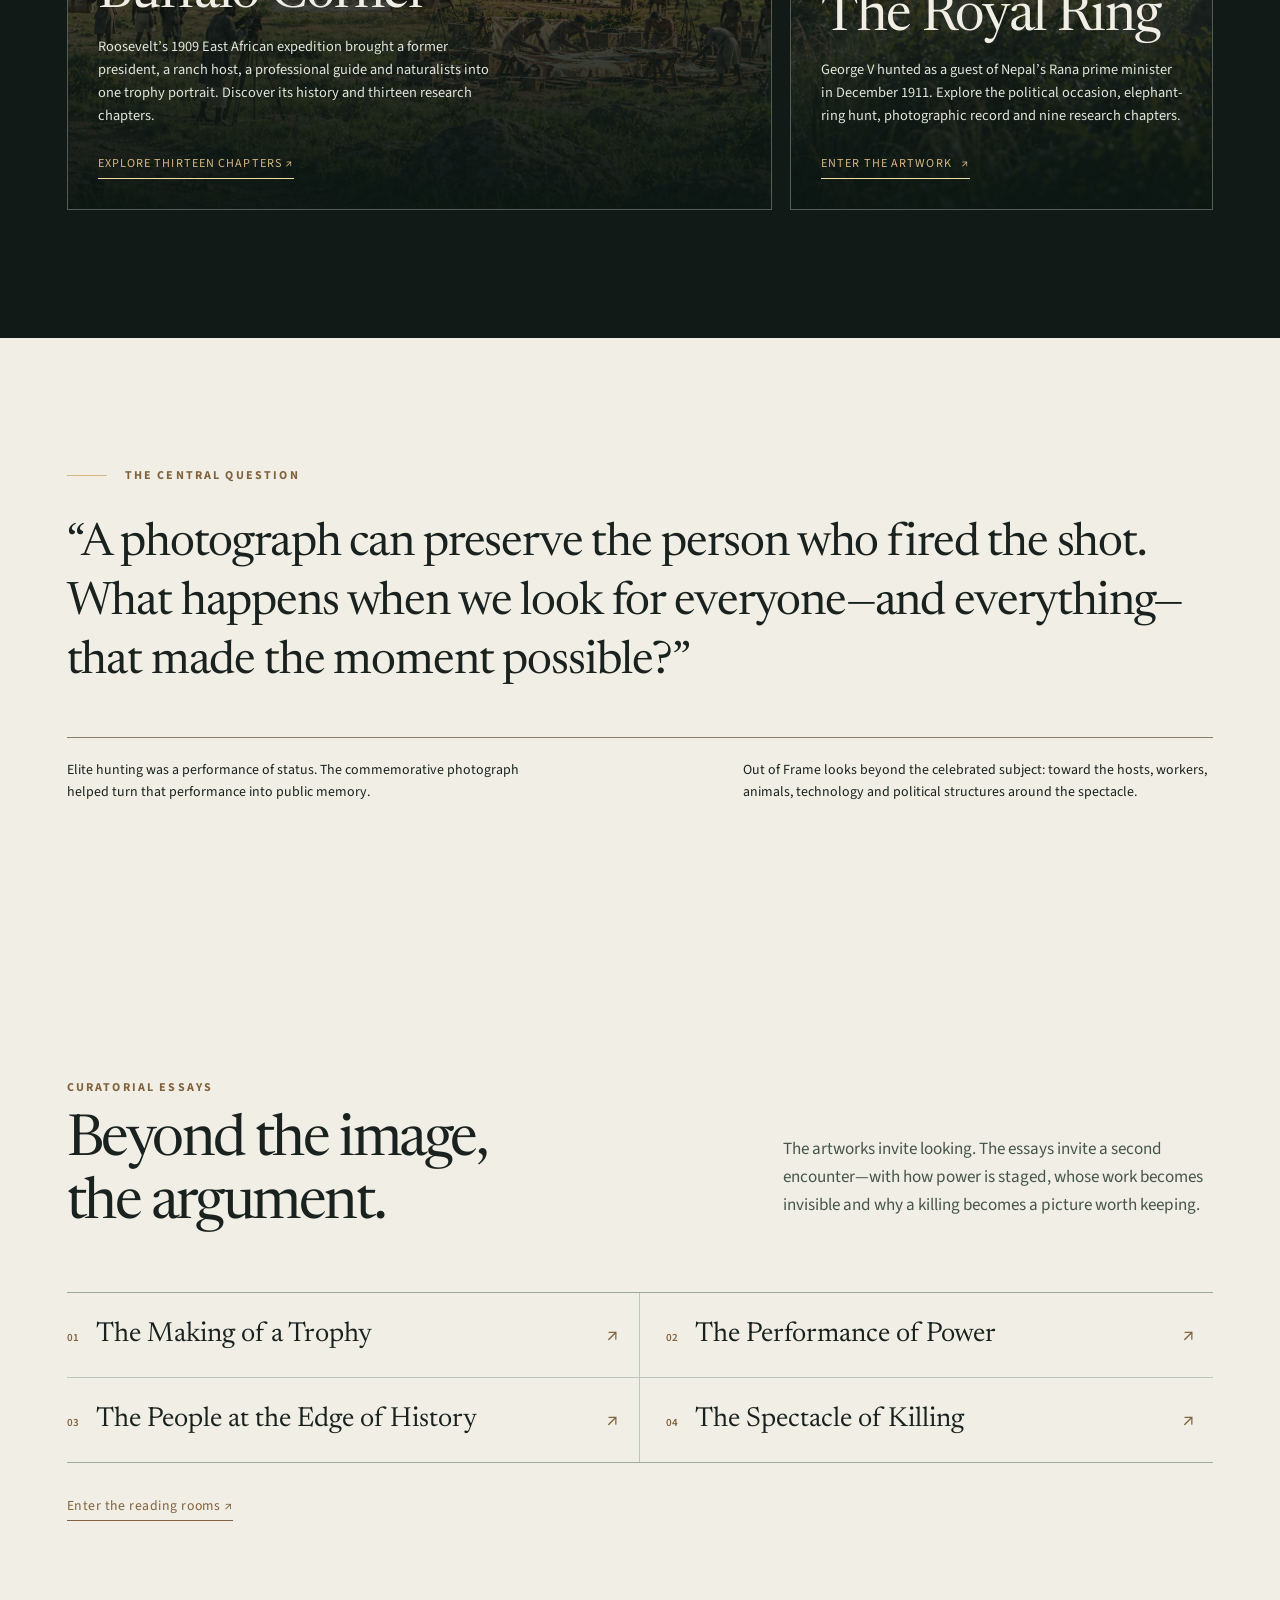
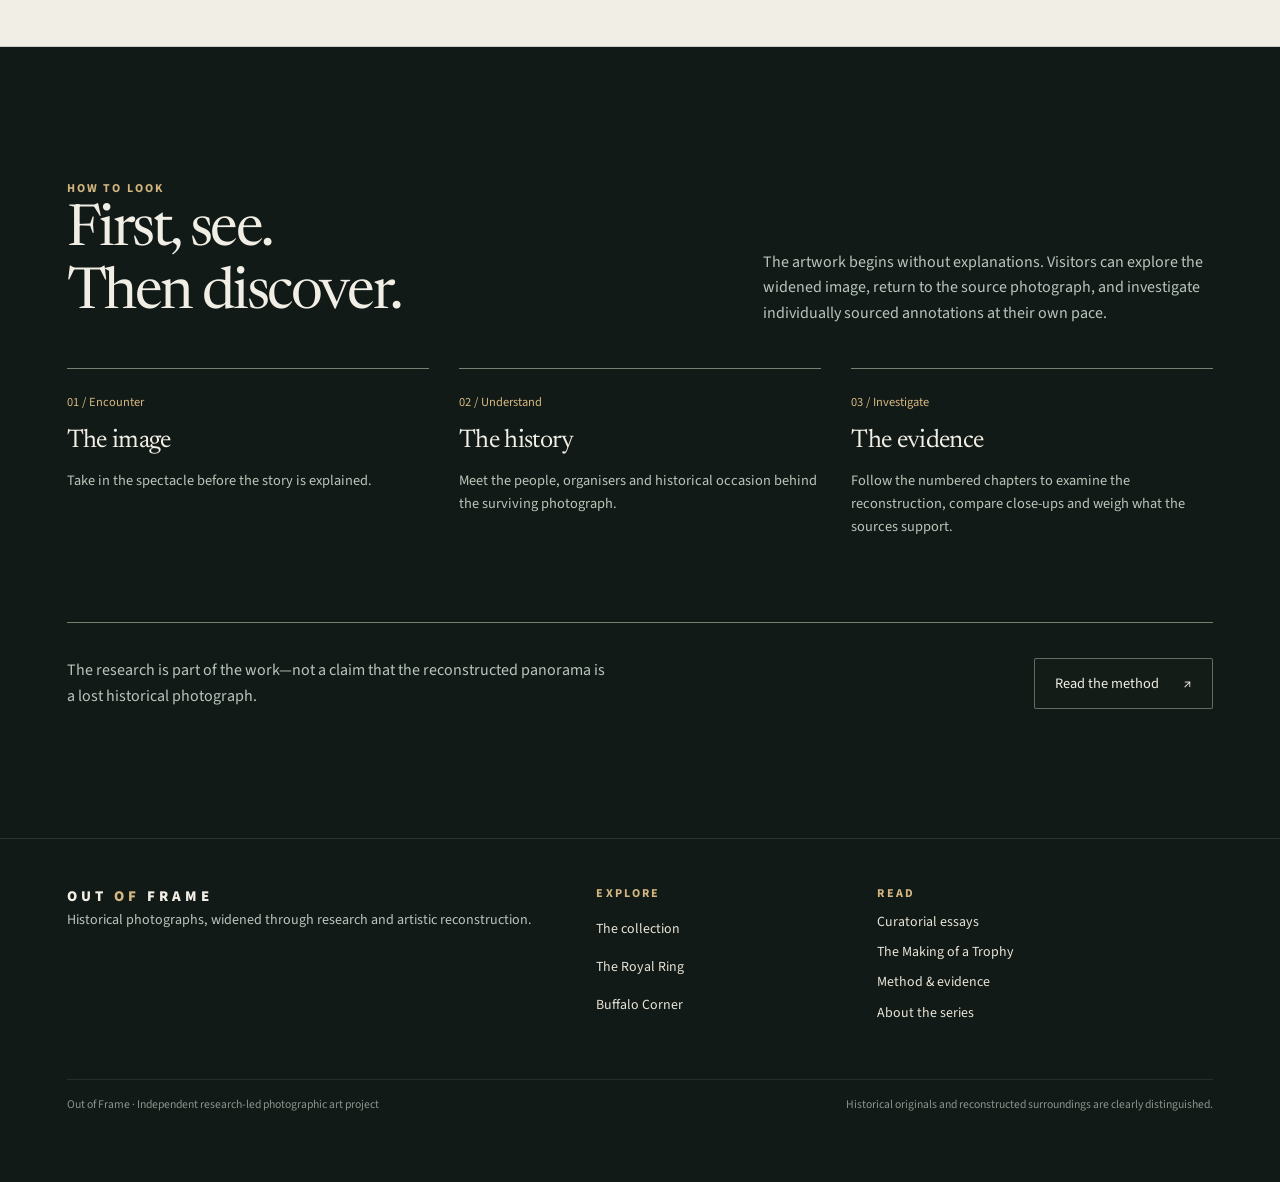
==== commit 82bb14a6: "add background to the photos add background to the photos" ====
--- a/index.html
+++ b/index.html
@@ -1,9 +1,9 @@
 <!DOCTYPE html>
 
 <html lang="en"><head><meta charset="utf-8"/><meta content="width=device-width, initial-scale=1" name="viewport"/><meta content="Out of Frame is a research-led photographic series exploring power, hunting, archival memory, and the lives beyond the image." name="description"/><meta content="#121A17" name="theme-color"/><title>Out of Frame — Photographic reconstructions</title><link href="https://fonts.googleapis.com" rel="preconnect"/><link crossorigin="" href="https://fonts.gstatic.com" rel="preconnect"/><link href="https://fonts.googleapis.com/css2?family=Newsreader:opsz,wght@6..72,300..600&amp;family=Source+Sans+3:wght@400;500;600;700&amp;display=swap" rel="stylesheet"/><link href="assets/css/site.css" rel="stylesheet"/></head><body><a class="skip" href="#main">Skip to content</a><header class="site-header"><div class="shell nav-inner"><a aria-label="Out of Frame, home" class="brand" href="index.html">OUT <span>OF</span> FRAME</a><button aria-controls="site-links" aria-expanded="false" class="nav-toggle" type="button">Menu ☰</button><nav aria-label="Main navigation" class="nav-links" id="site-links"><a href="works/index.html">The collection</a><a href="essays/index.html">The essays</a><a href="method.html">The method</a><a href="about.html">About</a><span class="nav-flag">An unfolding series</span></nav></div></header><main id="main"><section class="home-hero buffalo-home-hero buffalo-home-hero"><picture aria-hidden="true"><img alt="" src="assets/images/buffalo-corner-hero.webp"/></picture><div class="shell home-hero-inner"><div class="eyebrow kicker-line">Out of Frame · Study 01 begins here</div><h1>Five names.<br/>A much <em>wider story.</em></h1><p class="home-deck">A historical trophy photograph remembers the celebrated hunters. Buffalo Corner widens the view to the labour, land, social life and animal habitat around the hunt.</p><div class="home-actions"><a class="btn primary" href="works/buffalo-corner.html">Enter Buffalo Corner ↗</a><a class="btn ghost" href="about.html">The idea behind the work</a></div></div><div class="shell hero-foot"><span>Document · Reconstruct · Reconsider</span><span>Scroll to the works <span aria-hidden="true" class="home-arrow">↓</span></span></div></section>
-<section class="section shell" id="collection"><div class="section-head"><div><span class="eyebrow">The collection</span><h2>What the camera<br/>chose to remember.</h2></div><p>Begin with Buffalo Corner: a wide, evidence-informed introduction to the machinery of elite hunts. Continue to The Royal Ring, where the spotlight turns to the king’s carefully organised Nepalese expedition.</p></div><div class="works-grid"><a class="work-card featured buffalo-primary" href="works/buffalo-corner.html"><img alt="Buffalo Corner full-colour panorama of the safari camp with inset historic trophy photograph" src="assets/images/buffalo-corner-hero.webp"/><div class="work-top"><span class="work-number">Study 01 · Kamiti · 1909</span><span class="work-status" data-work-status="buffalo-corner">Interactive study</span></div><div class="work-bottom"><h3>Buffalo Corner</h3><p>Thirteen scenes explore the photographic frame, camp labour, transport, social life, ranch production and living wetland.</p><span class="work-cta" data-work-cta="buffalo-corner">Explore 13 scenes ↗</span></div></a>
-<a class="work-card featured royal-secondary" href="works/the-royal-ring.html"><img alt="A misty Nepalese elephant hunting formation surrounding the original sepia photograph of George V" src="assets/images/royal-ring-hero.webp?v=2.14"/><div class="work-top"><span class="work-number">Study 02 · Nepalese Tarai · 1911</span><span class="work-status">Explore the study</span></div><div class="work-bottom"><h3>The Royal Ring</h3><p>A king's hunting portrait opens onto the vast operation of elephants, mahouts, guests and photographers that made it possible.</p><span class="work-cta">Enter the artwork   ↗</span></div></a>
+<section class="section shell" id="collection"><div class="section-head"><div><span class="eyebrow">The collection</span><h2>What the camera<br/>chose to remember.</h2></div><p>Two very different hunts, two ways of making prestige visible. Begin with Theodore Roosevelt’s 1909 buffalo hunt at Kamiti, then discover George V’s royal hunt in Nepal in 1911. Each study now includes the event behind the photograph.</p></div><div class="works-grid"><a class="work-card featured buffalo-primary" href="works/buffalo-corner.html"><img alt="Buffalo Corner full-colour panorama of the safari camp with inset historic trophy photograph" src="assets/images/buffalo-corner-hero.webp"/><div class="work-top"><span class="work-number">Study 01 · Kamiti · 1909</span><span class="work-status" data-work-status="buffalo-corner">Interactive study</span></div><div class="work-bottom"><h3>Buffalo Corner</h3><p>Roosevelt’s 1909 East African expedition brought a former president, a ranch host, a professional guide and naturalists into one trophy portrait. Discover its history and thirteen research chapters.</p><span class="work-cta" data-work-cta="buffalo-corner">Explore 13 scenes ↗</span></div></a>
+<a class="work-card featured royal-secondary" href="works/the-royal-ring.html"><img alt="A misty Nepalese elephant hunting formation surrounding the original sepia photograph of George V" src="assets/images/royal-ring-hero.webp?v=2.14"/><div class="work-top"><span class="work-number">Study 02 · Nepalese Tarai · 1911</span><span class="work-status">Explore the study</span></div><div class="work-bottom"><h3>The Royal Ring</h3><p>George V hunted as a guest of Nepal’s Rana prime minister in December 1911. Explore the political occasion, elephant-ring hunt, photographic record and nine research chapters.</p><span class="work-cta">Enter the artwork   ↗</span></div></a>
 </div></section>
 <section class="statement section"><div class="shell"><span class="eyebrow kicker-line">The central question</span><blockquote>“A photograph can preserve the person who fired the shot. What happens when we look for everyone—and everything—that made the moment possible?”</blockquote><div class="fine"><p>Elite hunting was a performance of status. The commemorative photograph helped turn that performance into public memory.</p><p>Out of Frame looks beyond the celebrated subject: toward the hosts, workers, animals, technology and political structures around the spectacle.</p></div></div></section>
 <section aria-labelledby="home-essays-title" class="home-essays section"><div class="shell"><div class="home-essays-top"><div><span class="eyebrow">Curatorial essays</span><h2 id="home-essays-title">Beyond the image,<br/>the argument.</h2></div><p>The artworks invite looking. The essays invite a second encounter—with how power is staged, whose work becomes invisible and why a killing becomes a picture worth keeping.</p></div><div class="home-essay-links"><a href="essays/the-making-of-a-trophy.html"><span>01</span>The Making of a Trophy <b>↗</b></a><a href="essays/the-performance-of-power.html"><span>02</span>The Performance of Power <b>↗</b></a><a href="essays/the-people-at-the-edge-of-history.html"><span>03</span>The People at the Edge of History <b>↗</b></a><a href="essays/the-spectacle-of-killing.html"><span>04</span>The Spectacle of Killing <b>↗</b></a></div><a class="text-link" href="essays/index.html">Enter the reading rooms ↗</a></div></section>
-<section class="section shell"><div class="section-head"><div><span class="eyebrow">How to look</span><h2>First, see.<br/>Then discover.</h2></div><p>The artwork begins without explanations. Visitors can explore the widened image, return to the source photograph, and investigate individually sourced annotations at their own pace.</p></div><div class="method-summary"><div class="method-step"><span>01 / Encounter</span><h3>The image</h3><p>Take in the spectacle before the story is explained.</p></div><div class="method-step"><span>02 / Explore</span><h3>The surroundings</h3><p>Move through the panorama and discover what the original frame leaves unresolved.</p></div><div class="method-step"><span>03 / Investigate</span><h3>The evidence</h3><p>Read sourced historical accounts and distinguish documentation from interpretation.</p></div></div><div class="cta-band"><p>The research is part of the work—not a claim that the reconstructed panorama is a lost historical photograph.</p><a class="btn" href="method.html">Read the method <span aria-hidden="true">↗</span></a></div></section></main><footer class="site-footer"><div class="shell"><div class="footer-grid"><div><a class="brand" href="index.html">OUT <span>OF</span> FRAME</a><p>Historical photographs, widened through research and artistic reconstruction.</p></div><nav aria-label="Footer exhibition links"><strong class="eyebrow">Explore</strong><a href="works/index.html">The collection</a><a href="works/the-royal-ring.html">The Royal Ring</a><a href="works/buffalo-corner.html">Buffalo Corner</a></nav><nav aria-label="Footer reading links"><strong class="eyebrow">Read</strong><a href="essays/index.html">Curatorial essays</a><a href="essays/the-making-of-a-trophy.html">The Making of a Trophy</a><a href="method.html">Method &amp; evidence</a><a href="about.html">About the series</a></nav></div><div class="footline"><span>Out of Frame · Independent research-led photographic art project</span><span>Historical originals and reconstructed surroundings are clearly distinguished.</span></div></div></footer><script defer="" src="assets/js/collection-manifest.js"></script><script defer="" src="assets/js/site.js"></script></body></html>+<section class="section shell"><div class="section-head"><div><span class="eyebrow">How to look</span><h2>First, see.<br/>Then discover.</h2></div><p>The artwork begins without explanations. Visitors can explore the widened image, return to the source photograph, and investigate individually sourced annotations at their own pace.</p></div><div class="method-summary"><div class="method-step"><span>01 / Encounter</span><h3>The image</h3><p>Take in the spectacle before the story is explained.</p></div><div class="method-step"><span>02 / Understand</span><h3>The history</h3><p>Meet the people, organisers and historical occasion behind the surviving photograph.</p></div><div class="method-step"><span>03 / Investigate</span><h3>The evidence</h3><p>Follow the numbered chapters to examine the reconstruction, compare close-ups and weigh what the sources support.</p></div></div><div class="cta-band"><p>The research is part of the work—not a claim that the reconstructed panorama is a lost historical photograph.</p><a class="btn" href="method.html">Read the method <span aria-hidden="true">↗</span></a></div></section></main><footer class="site-footer"><div class="shell"><div class="footer-grid"><div><a class="brand" href="index.html">OUT <span>OF</span> FRAME</a><p>Historical photographs, widened through research and artistic reconstruction.</p></div><nav aria-label="Footer exhibition links"><strong class="eyebrow">Explore</strong><a href="works/index.html">The collection</a><a href="works/the-royal-ring.html">The Royal Ring</a><a href="works/buffalo-corner.html">Buffalo Corner</a></nav><nav aria-label="Footer reading links"><strong class="eyebrow">Read</strong><a href="essays/index.html">Curatorial essays</a><a href="essays/the-making-of-a-trophy.html">The Making of a Trophy</a><a href="method.html">Method &amp; evidence</a><a href="about.html">About the series</a></nav></div><div class="footline"><span>Out of Frame · Independent research-led photographic art project</span><span>Historical originals and reconstructed surroundings are clearly distinguished.</span></div></div></footer><script defer="" src="assets/js/collection-manifest.js"></script><script defer="" src="assets/js/site.js"></script></body></html>
--- a/assets/css/site.css
+++ b/assets/css/site.css
@@ -209,3 +209,45 @@
 .buffalo-experience button:focus-visible,.buffalo-experience a:focus-visible{outline:3px solid #ead59c;outline-offset:3px}
 @media(max-width:950px){.buffalo-experience .explore-layout{display:flex;flex-direction:column}.buffalo-experience .chapter-index{order:0;align-self:stretch}.buffalo-experience .research-panel{order:1}.buffalo-experience .chapter-list{display:grid;grid-template-columns:repeat(2,minmax(0,1fr));gap:4px}.buffalo-experience .research-panel .image-evidence-grid{grid-template-columns:1fr}}
 @media(max-width:560px){.buffalo-experience .hotspot{width:37px;height:37px;min-width:37px;min-height:37px;font-size:.68rem}.buffalo-experience .chapter-list{grid-template-columns:1fr}.buffalo-experience .stage-meta{font-size:.7rem}.buffalo-method{font-size:.86rem}.buffalo-landing h1{font-size:clamp(3.8rem,15vw,5.7rem)}}
+
+
+/* v1.5 — Artwork historical context: the image first, the history next, and the chapters beyond. */
+.history-quicklinks{display:flex;align-items:center;gap:20px;flex-wrap:wrap;margin:19px 0 28px;font-size:.8rem}
+.history-quicklinks a{text-decoration:none;color:var(--gold);border-bottom:1px solid #bda678;padding:5px 0;letter-spacing:.045em}
+.history-quicklinks a:hover{color:var(--bone);border-color:var(--bone)}
+.history-room{background:var(--paper);color:var(--graphite);padding:clamp(36px,5vw,72px) clamp(24px,4.3vw,76px) clamp(42px,5vw,72px);border:1px solid #a8b6a8;scroll-margin-top:22px}
+.history-room .eyebrow{color:var(--brass-on-paper)}
+.history-head{display:flex;justify-content:space-between;align-items:flex-end;gap:30px;border-bottom:1px solid #a9b6aa;padding-bottom:31px;margin-bottom:42px}
+.history-head h2{font:400 clamp(2.8rem,5vw,5.1rem)/1.03 var(--serif);letter-spacing:-.048em;margin:16px 0 18px}
+.history-head h2 em{font-weight:300;color:var(--brass-on-paper)}
+.history-deck{font:400 clamp(1.18rem,1.8vw,1.5rem)/1.5 var(--serif);color:#435447;max-width:650px;margin:0}
+.history-skip{color:var(--brass-on-paper);white-space:nowrap;text-decoration:none;border-bottom:1px solid #b7a17b;font-size:.79rem;letter-spacing:.03em;margin-bottom:5px;padding-bottom:6px}
+.history-grid{display:grid;grid-template-columns:minmax(210px,310px) minmax(0,760px);gap:clamp(35px,5.3vw,93px);align-items:start}
+.history-sidebar{min-width:0}
+.history-archive{margin:0}
+.history-archive-image{background:#263129;padding:13px;border:1px solid #56675b}
+.history-archive-image img{width:100%;height:auto;max-height:360px;object-fit:contain;background:#19251c}
+.history-archive figcaption{margin-top:12px;font:.81rem/1.52 var(--sans);color:#566558}
+.history-archive figcaption strong{font-size:.83rem;color:#24342c;display:block;margin-bottom:6px}
+.history-archive figcaption span{display:block}
+.history-facts{border-top:1px solid #bbc7bc;margin:25px 0 0}
+.history-facts div{border-bottom:1px solid #cbd4c9;padding:12px 0 14px}
+.history-facts dt{font:.67rem/1.4 var(--sans);color:var(--brass-on-paper);font-weight:700;text-transform:uppercase;letter-spacing:.14em;margin-bottom:5px}
+.history-facts dd{font:.91rem/1.55 var(--sans);margin:0;color:#3d4a40}
+.history-prose{max-width:760px;min-width:0}
+.history-prose section+section{margin-top:37px}
+.history-prose h3{font:400 clamp(1.55rem,2.5vw,2.1rem)/1.2 var(--serif);color:var(--graphite);padding-top:15px;border-top:1px solid #bac5b8;margin:0 0 13px;letter-spacing:-.026em}
+.history-prose section:first-child h3{border-top:0;padding-top:0}
+.history-prose p{font:400 clamp(1.11rem,1.45vw,1.23rem)/1.67 var(--serif);color:#2d3a32;margin:0 0 1em;max-width:70ch}
+.history-bottom{display:flex;justify-content:space-between;gap:30px;align-items:flex-end;border-top:1px solid #a9b6aa;margin-top:45px;padding-top:22px}
+.history-source-note{max-width:700px}
+.history-source-note>strong{font:700 .74rem var(--sans);letter-spacing:.13em;text-transform:uppercase;color:var(--brass-on-paper)}
+.history-source-note p{font:.87rem/1.6 var(--sans);color:#546256;margin:8px 0 12px}
+.history-sources{display:flex;flex-wrap:wrap;gap:8px 20px}
+.history-sources a{font:.81rem/1.5 var(--sans);color:var(--brass-on-paper);text-decoration:underline;text-decoration-color:#bc9e78;text-underline-offset:4px}
+.history-next{white-space:nowrap;flex-shrink:0}
+#chapters{scroll-margin-top:22px}
+#chapters .chapter-index{align-self:start}
+@media(max-width:1100px){.history-bottom{align-items:start;flex-direction:column}.history-next{white-space:normal}}
+@media(max-width:790px){.history-head{align-items:start;flex-direction:column;gap:13px}.history-grid{grid-template-columns:1fr;gap:25px}.history-sidebar{display:grid;grid-template-columns:minmax(0,280px) minmax(0,1fr);gap:22px;align-items:start}.history-facts{margin-top:0}.history-prose section+section{margin-top:24px}.history-head h2{font-size:clamp(2.8rem,8vw,4rem)}}
+@media(max-width:540px){.history-room{padding:29px 20px 40px}.history-head{margin-bottom:26px}.history-head h2{font-size:clamp(2.6rem,12vw,3.65rem)}.history-sidebar{grid-template-columns:1fr}.history-archive{max-width:345px}.history-facts{margin-top:0}.history-prose p{font-size:1.13rem;line-height:1.63}.history-quicklinks{gap:9px 20px}.history-bottom{margin-top:32px}.history-sources{display:grid;gap:9px}}
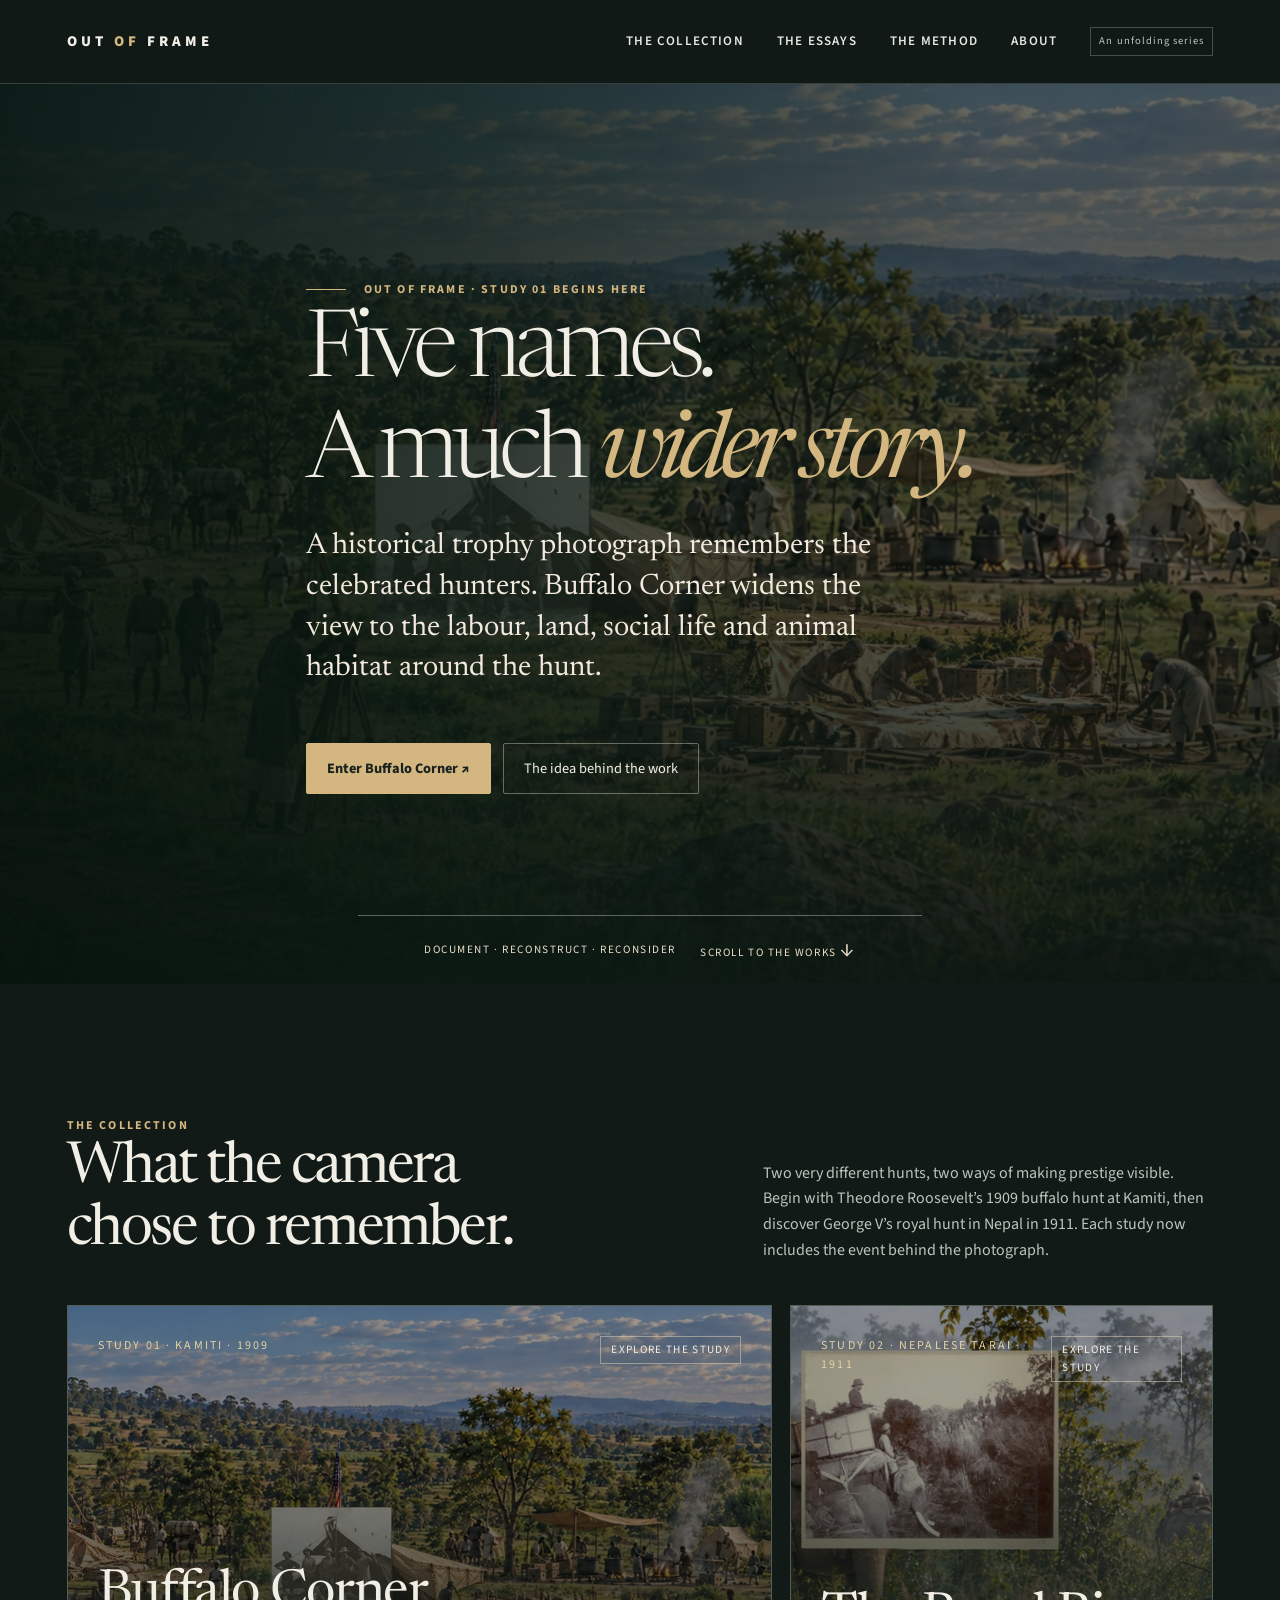
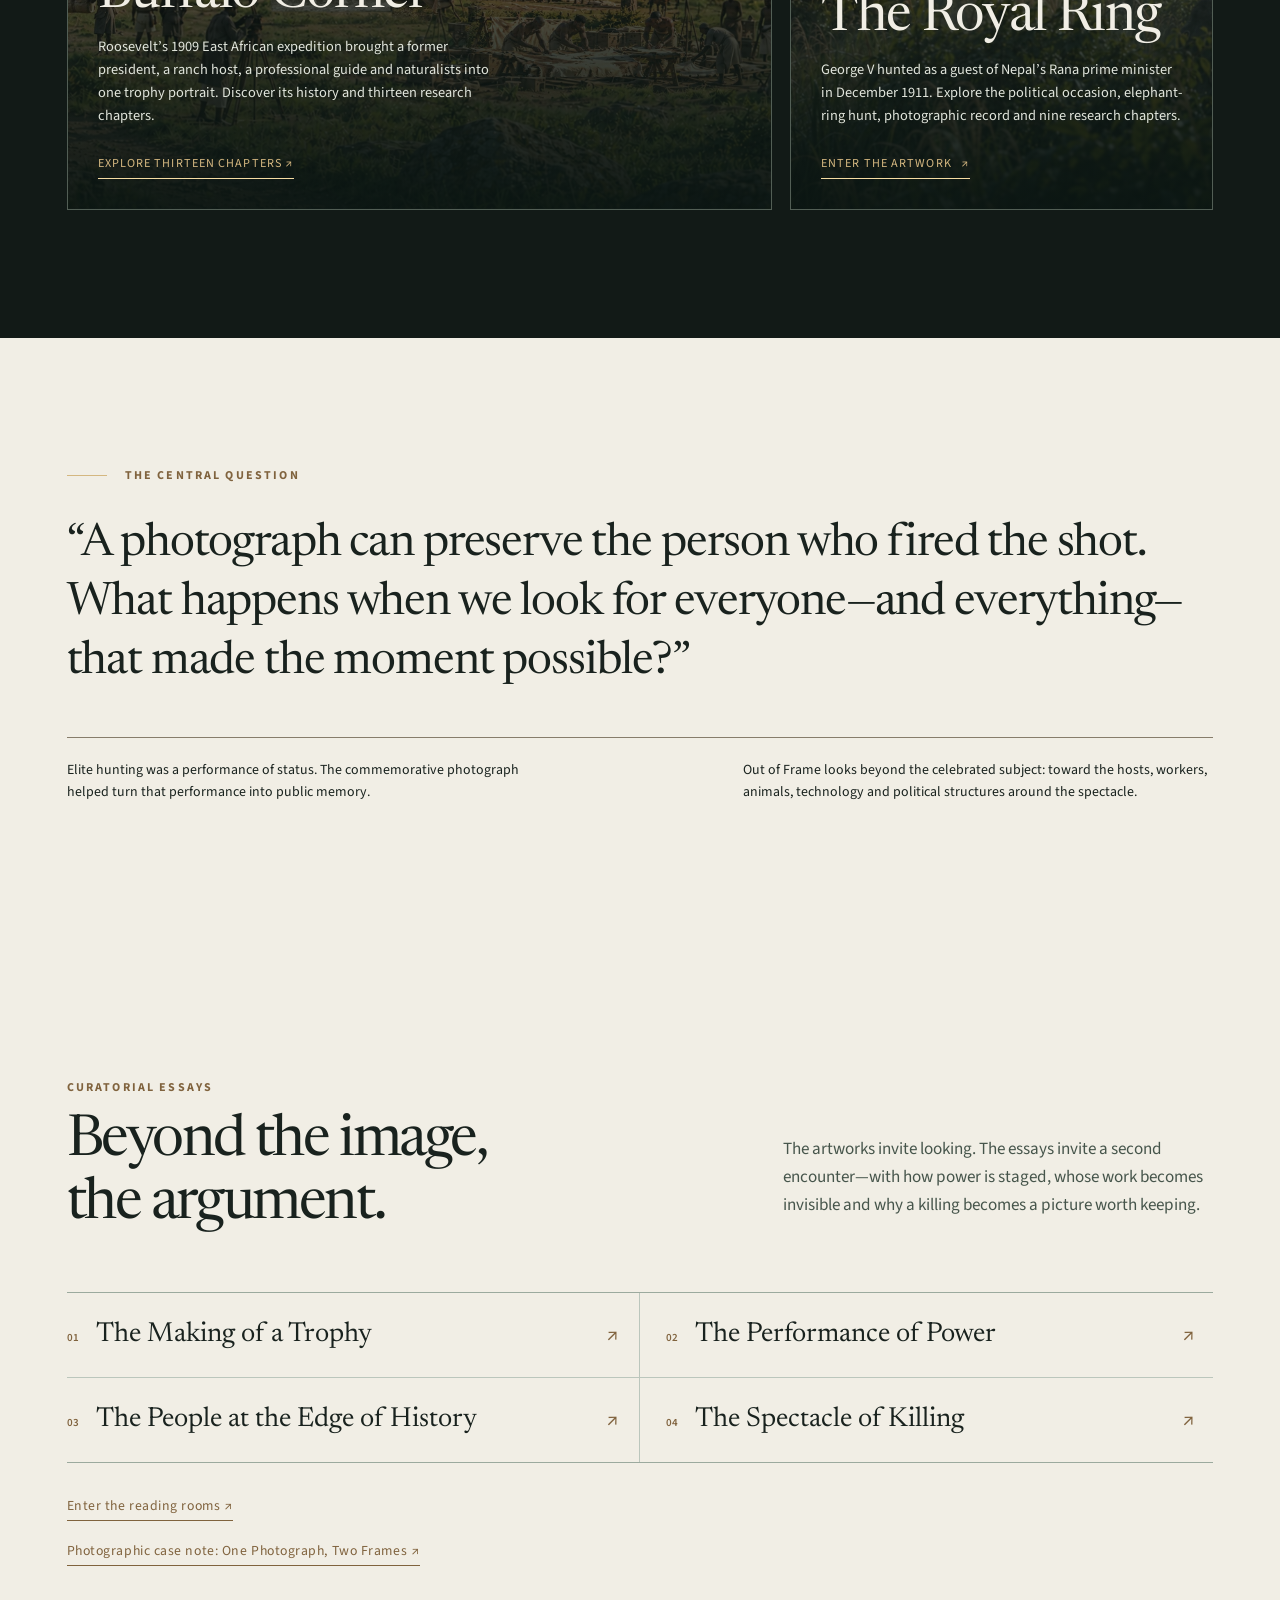
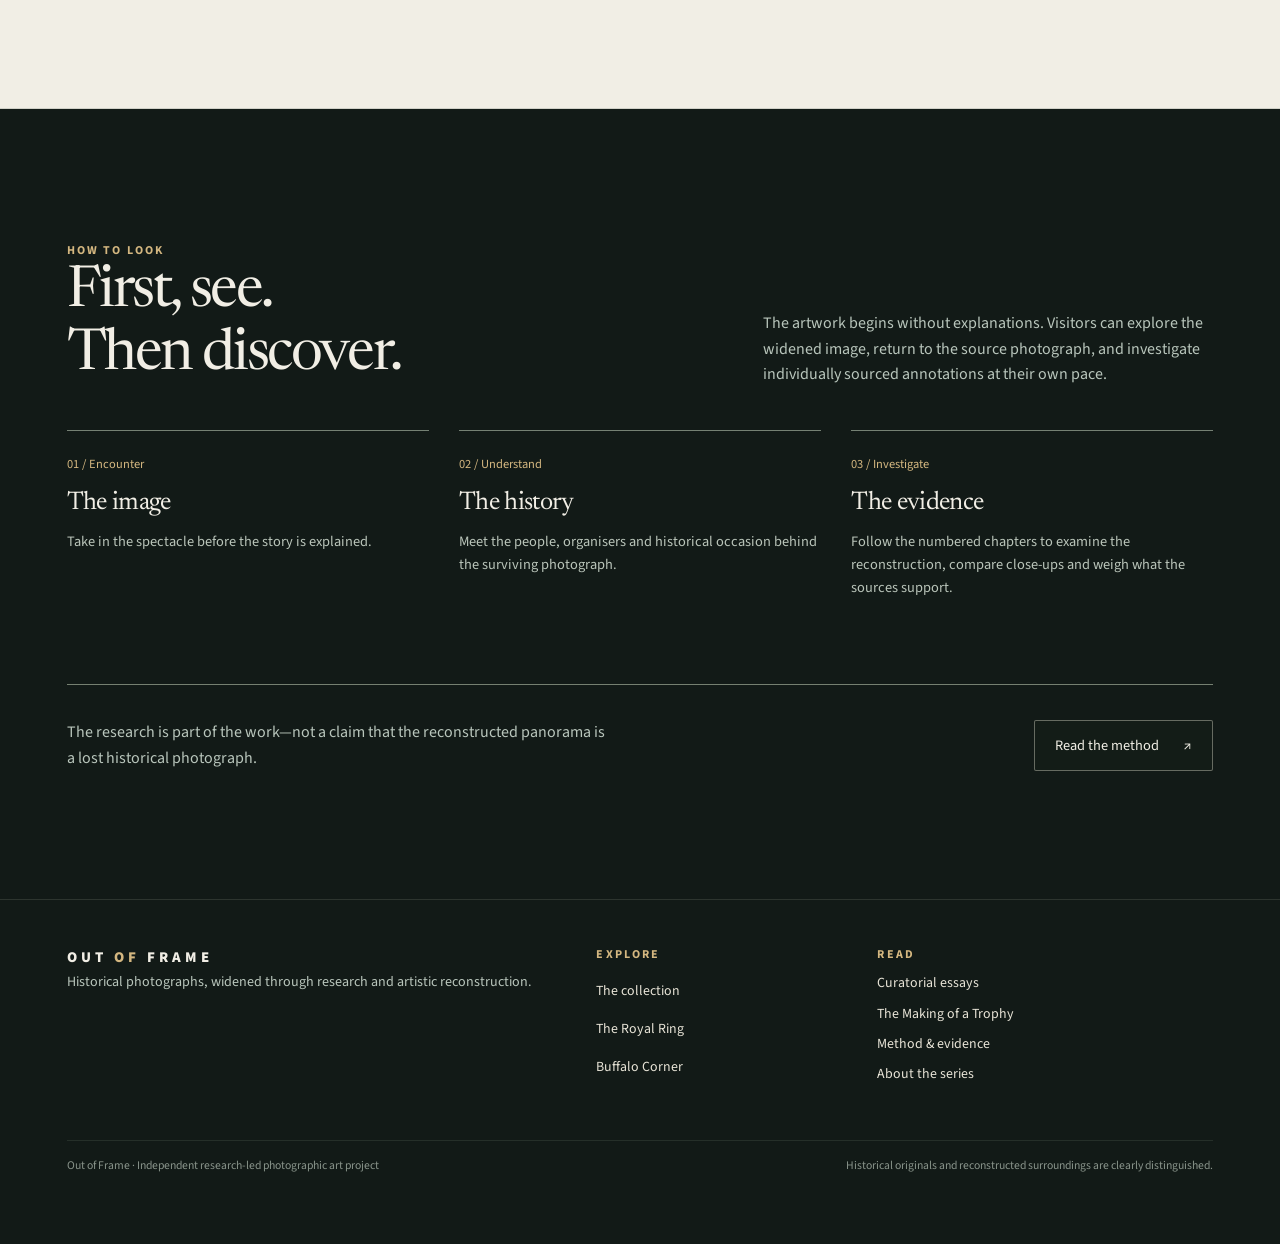
==== commit 1792f81b: "Integrate rhinoceros case note with existing exhibition navigation" ====
--- a/index.html
+++ b/index.html
@@ -5,5 +5,5 @@
 <a class="work-card featured royal-secondary" href="works/the-royal-ring.html"><img alt="A misty Nepalese elephant hunting formation surrounding the original sepia photograph of George V" src="assets/images/royal-ring-hero.webp?v=2.14"/><div class="work-top"><span class="work-number">Study 02 · Nepalese Tarai · 1911</span><span class="work-status">Explore the study</span></div><div class="work-bottom"><h3>The Royal Ring</h3><p>George V hunted as a guest of Nepal’s Rana prime minister in December 1911. Explore the political occasion, elephant-ring hunt, photographic record and nine research chapters.</p><span class="work-cta">Enter the artwork   ↗</span></div></a>
 </div></section>
 <section class="statement section"><div class="shell"><span class="eyebrow kicker-line">The central question</span><blockquote>“A photograph can preserve the person who fired the shot. What happens when we look for everyone—and everything—that made the moment possible?”</blockquote><div class="fine"><p>Elite hunting was a performance of status. The commemorative photograph helped turn that performance into public memory.</p><p>Out of Frame looks beyond the celebrated subject: toward the hosts, workers, animals, technology and political structures around the spectacle.</p></div></div></section>
-<section aria-labelledby="home-essays-title" class="home-essays section"><div class="shell"><div class="home-essays-top"><div><span class="eyebrow">Curatorial essays</span><h2 id="home-essays-title">Beyond the image,<br/>the argument.</h2></div><p>The artworks invite looking. The essays invite a second encounter—with how power is staged, whose work becomes invisible and why a killing becomes a picture worth keeping.</p></div><div class="home-essay-links"><a href="essays/the-making-of-a-trophy.html"><span>01</span>The Making of a Trophy <b>↗</b></a><a href="essays/the-performance-of-power.html"><span>02</span>The Performance of Power <b>↗</b></a><a href="essays/the-people-at-the-edge-of-history.html"><span>03</span>The People at the Edge of History <b>↗</b></a><a href="essays/the-spectacle-of-killing.html"><span>04</span>The Spectacle of Killing <b>↗</b></a></div><a class="text-link" href="essays/index.html">Enter the reading rooms ↗</a></div></section>
+<section aria-labelledby="home-essays-title" class="home-essays section"><div class="shell"><div class="home-essays-top"><div><span class="eyebrow">Curatorial essays</span><h2 id="home-essays-title">Beyond the image,<br/>the argument.</h2></div><p>The artworks invite looking. The essays invite a second encounter—with how power is staged, whose work becomes invisible and why a killing becomes a picture worth keeping.</p></div><div class="home-essay-links"><a href="essays/the-making-of-a-trophy.html"><span>01</span>The Making of a Trophy <b>↗</b></a><a href="essays/the-performance-of-power.html"><span>02</span>The Performance of Power <b>↗</b></a><a href="essays/the-people-at-the-edge-of-history.html"><span>03</span>The People at the Edge of History <b>↗</b></a><a href="essays/the-spectacle-of-killing.html"><span>04</span>The Spectacle of Killing <b>↗</b></a></div><a class="text-link" href="essays/index.html">Enter the reading rooms ↗</a><p style="margin-top:20px"><a class="text-link" href="essays/one-photograph-two-frames.html">Photographic case note: One Photograph, Two Frames ↗</a></p></div></section>
 <section class="section shell"><div class="section-head"><div><span class="eyebrow">How to look</span><h2>First, see.<br/>Then discover.</h2></div><p>The artwork begins without explanations. Visitors can explore the widened image, return to the source photograph, and investigate individually sourced annotations at their own pace.</p></div><div class="method-summary"><div class="method-step"><span>01 / Encounter</span><h3>The image</h3><p>Take in the spectacle before the story is explained.</p></div><div class="method-step"><span>02 / Understand</span><h3>The history</h3><p>Meet the people, organisers and historical occasion behind the surviving photograph.</p></div><div class="method-step"><span>03 / Investigate</span><h3>The evidence</h3><p>Follow the numbered chapters to examine the reconstruction, compare close-ups and weigh what the sources support.</p></div></div><div class="cta-band"><p>The research is part of the work—not a claim that the reconstructed panorama is a lost historical photograph.</p><a class="btn" href="method.html">Read the method <span aria-hidden="true">↗</span></a></div></section></main><footer class="site-footer"><div class="shell"><div class="footer-grid"><div><a class="brand" href="index.html">OUT <span>OF</span> FRAME</a><p>Historical photographs, widened through research and artistic reconstruction.</p></div><nav aria-label="Footer exhibition links"><strong class="eyebrow">Explore</strong><a href="works/index.html">The collection</a><a href="works/the-royal-ring.html">The Royal Ring</a><a href="works/buffalo-corner.html">Buffalo Corner</a></nav><nav aria-label="Footer reading links"><strong class="eyebrow">Read</strong><a href="essays/index.html">Curatorial essays</a><a href="essays/the-making-of-a-trophy.html">The Making of a Trophy</a><a href="method.html">Method &amp; evidence</a><a href="about.html">About the series</a></nav></div><div class="footline"><span>Out of Frame · Independent research-led photographic art project</span><span>Historical originals and reconstructed surroundings are clearly distinguished.</span></div></div></footer><script defer="" src="assets/js/collection-manifest.js"></script><script defer="" src="assets/js/site.js"></script></body></html>
--- a/assets/css/site.css
+++ b/assets/css/site.css
@@ -251,3 +251,26 @@
 @media(max-width:1100px){.history-bottom{align-items:start;flex-direction:column}.history-next{white-space:normal}}
 @media(max-width:790px){.history-head{align-items:start;flex-direction:column;gap:13px}.history-grid{grid-template-columns:1fr;gap:25px}.history-sidebar{display:grid;grid-template-columns:minmax(0,280px) minmax(0,1fr);gap:22px;align-items:start}.history-facts{margin-top:0}.history-prose section+section{margin-top:24px}.history-head h2{font-size:clamp(2.8rem,8vw,4rem)}}
 @media(max-width:540px){.history-room{padding:29px 20px 40px}.history-head{margin-bottom:26px}.history-head h2{font-size:clamp(2.6rem,12vw,3.65rem)}.history-sidebar{grid-template-columns:1fr}.history-archive{max-width:345px}.history-facts{margin-top:0}.history-prose p{font-size:1.13rem;line-height:1.63}.history-quicklinks{gap:9px 20px}.history-bottom{margin-top:32px}.history-sources{display:grid;gap:9px}}
+
+/* Collapsible historical introductions, shared across artwork pages. */
+.history-disclosure{background:var(--paper);color:var(--graphite);border:1px solid #a8b6a8;margin:0 0 24px;scroll-margin-top:24px}
+.history-disclosure-summary{list-style:none;display:grid;grid-template-columns:minmax(235px,1fr) minmax(280px,1.15fr) auto;align-items:center;gap:clamp(18px,3.3vw,48px);padding:22px clamp(22px,3.5vw,54px);cursor:pointer;transition:background-color .15s ease}
+.history-disclosure-summary::-webkit-details-marker{display:none}
+.history-disclosure-summary:hover{background:#e6e7db}
+.history-disclosure-summary:focus-visible{outline:3px solid var(--brass-on-paper);outline-offset:-5px}
+.history-disclosure-heading{display:flex;flex-direction:column;gap:5px}
+.history-disclosure-heading .eyebrow{color:var(--brass-on-paper);font-size:.7rem}
+.history-disclosure-heading strong{font:400 clamp(1.3rem,1.8vw,1.65rem)/1.16 var(--serif);letter-spacing:-.025em}
+.history-disclosure-preview{font:.86rem/1.45 var(--sans);color:#526457;max-width:55ch}
+.history-disclosure-action{display:flex;gap:13px;align-items:center;justify-content:flex-end;color:var(--brass-on-paper);font:.76rem/1.2 var(--sans);font-weight:700;white-space:nowrap;letter-spacing:.045em;text-transform:uppercase}
+.history-disclosure-symbol{display:grid;place-items:center;width:31px;height:31px;border:1px solid #9e8b6d;border-radius:50%;font-size:1.1rem;line-height:1}
+.history-disclosure-symbol:before{content:'+'}
+.history-disclosure[open] .history-disclosure-symbol:before{content:'−'}
+.history-close-label{display:none}
+.history-disclosure[open] .history-close-label{display:inline}
+.history-disclosure[open] .history-open-label{display:none}
+.history-disclosure[open] .history-disclosure-summary{border-bottom:1px solid #b1beb0}
+.history-disclosure .history-room{border:0;margin:0}
+@media(max-width:950px){.history-disclosure-summary{grid-template-columns:minmax(0,1fr) auto;gap:12px 20px}.history-disclosure-preview{grid-column:1;grid-row:2}.history-disclosure-action{grid-column:2;grid-row:1 / span 2}}
+@media(max-width:530px){.history-disclosure-summary{padding:17px 19px;gap:13px}.history-disclosure-heading strong{font-size:1.3rem}.history-disclosure-preview{font-size:.81rem}.history-disclosure-action{font-size:.7rem}.history-disclosure-symbol{width:28px;height:28px}}
+@media(prefers-reduced-motion:reduce){.history-disclosure-summary{transition:none}}
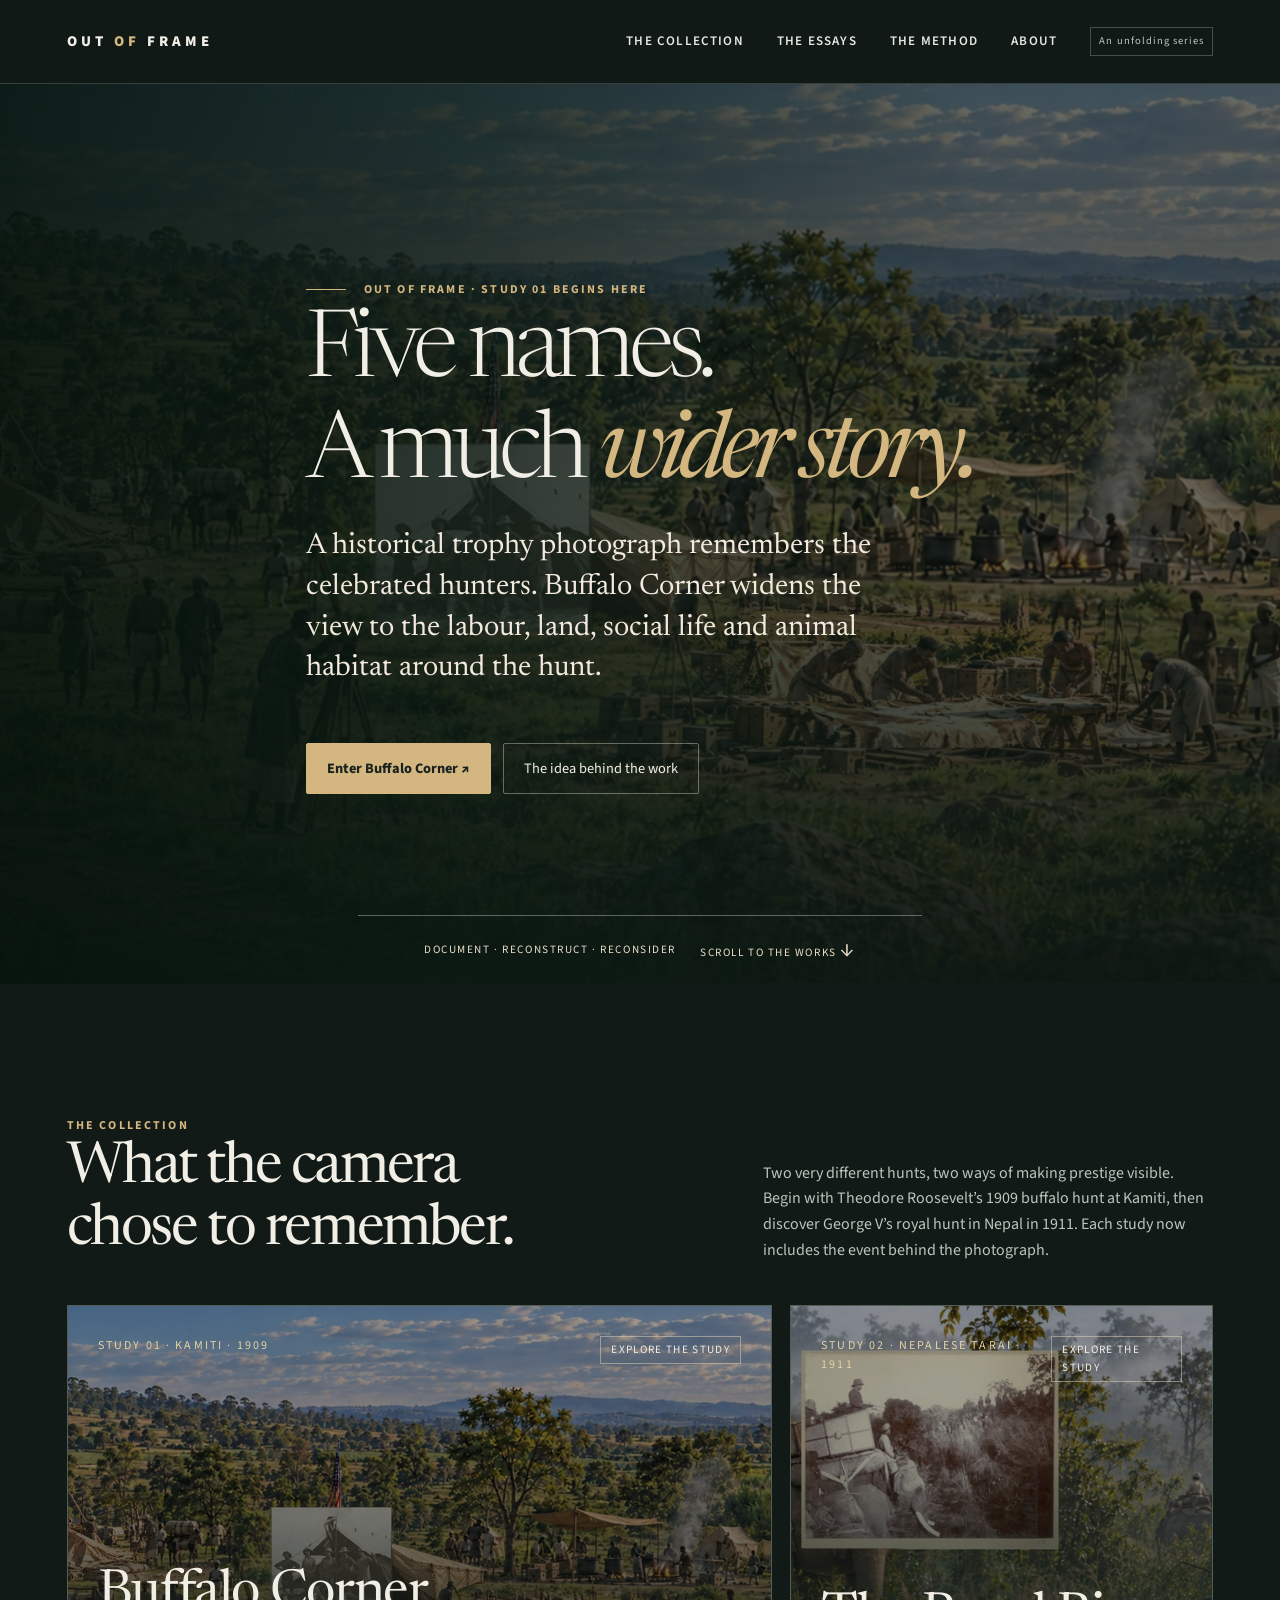
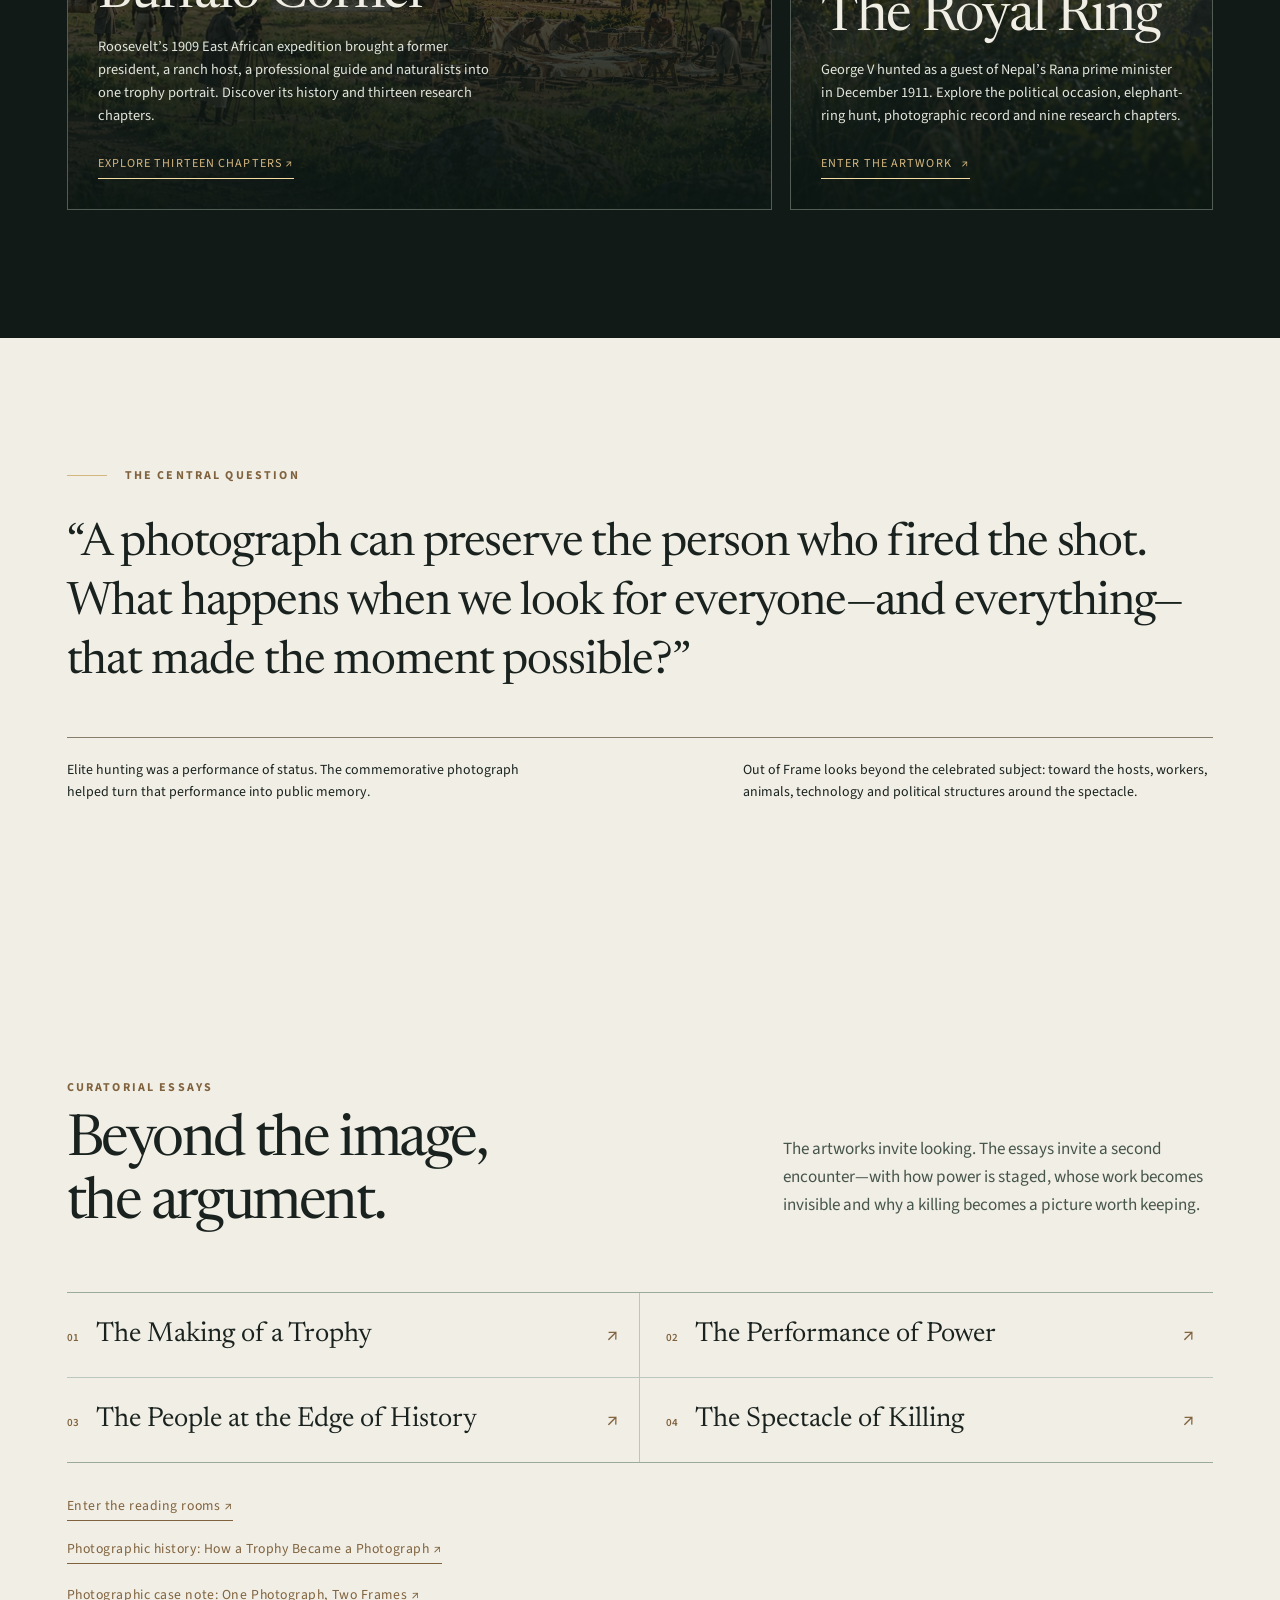
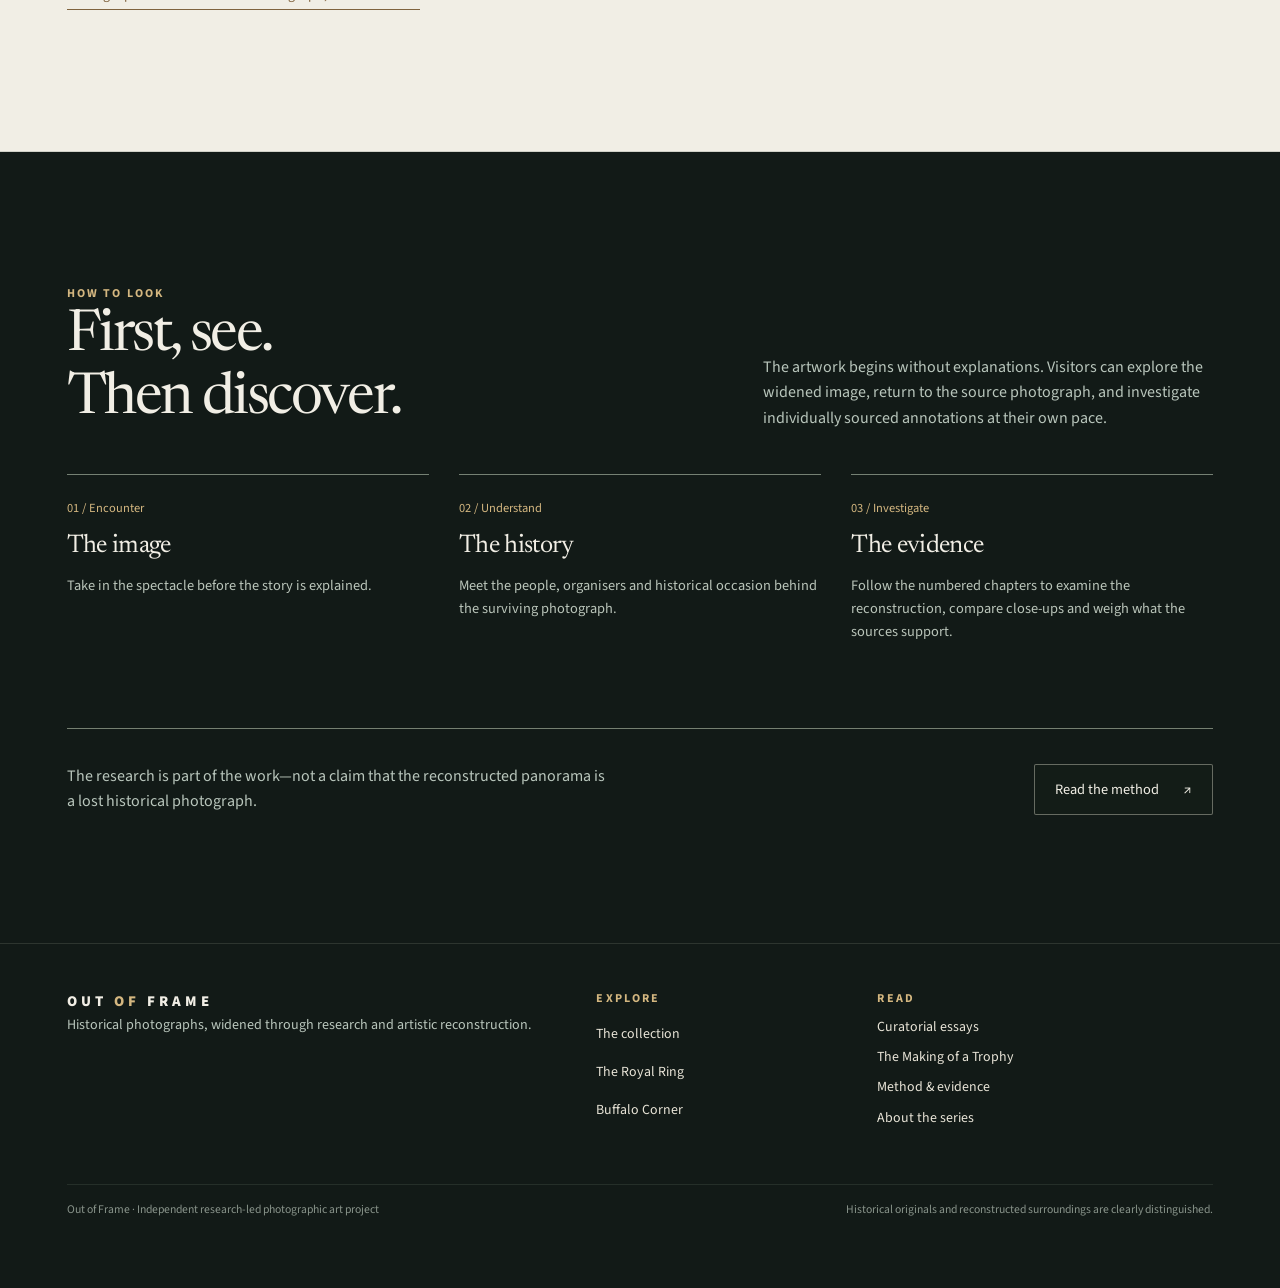
==== commit af58c561: "Link cross-series photographic history from homepage" ====
--- a/index.html
+++ b/index.html
@@ -5,5 +5,5 @@
 <a class="work-card featured royal-secondary" href="works/the-royal-ring.html"><img alt="A misty Nepalese elephant hunting formation surrounding the original sepia photograph of George V" src="assets/images/royal-ring-hero.webp?v=2.14"/><div class="work-top"><span class="work-number">Study 02 · Nepalese Tarai · 1911</span><span class="work-status">Explore the study</span></div><div class="work-bottom"><h3>The Royal Ring</h3><p>George V hunted as a guest of Nepal’s Rana prime minister in December 1911. Explore the political occasion, elephant-ring hunt, photographic record and nine research chapters.</p><span class="work-cta">Enter the artwork   ↗</span></div></a>
 </div></section>
 <section class="statement section"><div class="shell"><span class="eyebrow kicker-line">The central question</span><blockquote>“A photograph can preserve the person who fired the shot. What happens when we look for everyone—and everything—that made the moment possible?”</blockquote><div class="fine"><p>Elite hunting was a performance of status. The commemorative photograph helped turn that performance into public memory.</p><p>Out of Frame looks beyond the celebrated subject: toward the hosts, workers, animals, technology and political structures around the spectacle.</p></div></div></section>
-<section aria-labelledby="home-essays-title" class="home-essays section"><div class="shell"><div class="home-essays-top"><div><span class="eyebrow">Curatorial essays</span><h2 id="home-essays-title">Beyond the image,<br/>the argument.</h2></div><p>The artworks invite looking. The essays invite a second encounter—with how power is staged, whose work becomes invisible and why a killing becomes a picture worth keeping.</p></div><div class="home-essay-links"><a href="essays/the-making-of-a-trophy.html"><span>01</span>The Making of a Trophy <b>↗</b></a><a href="essays/the-performance-of-power.html"><span>02</span>The Performance of Power <b>↗</b></a><a href="essays/the-people-at-the-edge-of-history.html"><span>03</span>The People at the Edge of History <b>↗</b></a><a href="essays/the-spectacle-of-killing.html"><span>04</span>The Spectacle of Killing <b>↗</b></a></div><a class="text-link" href="essays/index.html">Enter the reading rooms ↗</a><p style="margin-top:20px"><a class="text-link" href="essays/one-photograph-two-frames.html">Photographic case note: One Photograph, Two Frames ↗</a></p></div></section>
+<section aria-labelledby="home-essays-title" class="home-essays section"><div class="shell"><div class="home-essays-top"><div><span class="eyebrow">Curatorial essays</span><h2 id="home-essays-title">Beyond the image,<br/>the argument.</h2></div><p>The artworks invite looking. The essays invite a second encounter—with how power is staged, whose work becomes invisible and why a killing becomes a picture worth keeping.</p></div><div class="home-essay-links"><a href="essays/the-making-of-a-trophy.html"><span>01</span>The Making of a Trophy <b>↗</b></a><a href="essays/the-performance-of-power.html"><span>02</span>The Performance of Power <b>↗</b></a><a href="essays/the-people-at-the-edge-of-history.html"><span>03</span>The People at the Edge of History <b>↗</b></a><a href="essays/the-spectacle-of-killing.html"><span>04</span>The Spectacle of Killing <b>↗</b></a></div><a class="text-link" href="essays/index.html">Enter the reading rooms ↗</a><p style="margin-top:18px"><a class="text-link" href="essays/how-a-trophy-became-a-photograph.html">Photographic history: How a Trophy Became a Photograph ↗</a></p><p style="margin-top:20px"><a class="text-link" href="essays/one-photograph-two-frames.html">Photographic case note: One Photograph, Two Frames ↗</a></p></div></section>
 <section class="section shell"><div class="section-head"><div><span class="eyebrow">How to look</span><h2>First, see.<br/>Then discover.</h2></div><p>The artwork begins without explanations. Visitors can explore the widened image, return to the source photograph, and investigate individually sourced annotations at their own pace.</p></div><div class="method-summary"><div class="method-step"><span>01 / Encounter</span><h3>The image</h3><p>Take in the spectacle before the story is explained.</p></div><div class="method-step"><span>02 / Understand</span><h3>The history</h3><p>Meet the people, organisers and historical occasion behind the surviving photograph.</p></div><div class="method-step"><span>03 / Investigate</span><h3>The evidence</h3><p>Follow the numbered chapters to examine the reconstruction, compare close-ups and weigh what the sources support.</p></div></div><div class="cta-band"><p>The research is part of the work—not a claim that the reconstructed panorama is a lost historical photograph.</p><a class="btn" href="method.html">Read the method <span aria-hidden="true">↗</span></a></div></section></main><footer class="site-footer"><div class="shell"><div class="footer-grid"><div><a class="brand" href="index.html">OUT <span>OF</span> FRAME</a><p>Historical photographs, widened through research and artistic reconstruction.</p></div><nav aria-label="Footer exhibition links"><strong class="eyebrow">Explore</strong><a href="works/index.html">The collection</a><a href="works/the-royal-ring.html">The Royal Ring</a><a href="works/buffalo-corner.html">Buffalo Corner</a></nav><nav aria-label="Footer reading links"><strong class="eyebrow">Read</strong><a href="essays/index.html">Curatorial essays</a><a href="essays/the-making-of-a-trophy.html">The Making of a Trophy</a><a href="method.html">Method &amp; evidence</a><a href="about.html">About the series</a></nav></div><div class="footline"><span>Out of Frame · Independent research-led photographic art project</span><span>Historical originals and reconstructed surroundings are clearly distinguished.</span></div></div></footer><script defer="" src="assets/js/collection-manifest.js"></script><script defer="" src="assets/js/site.js"></script></body></html>
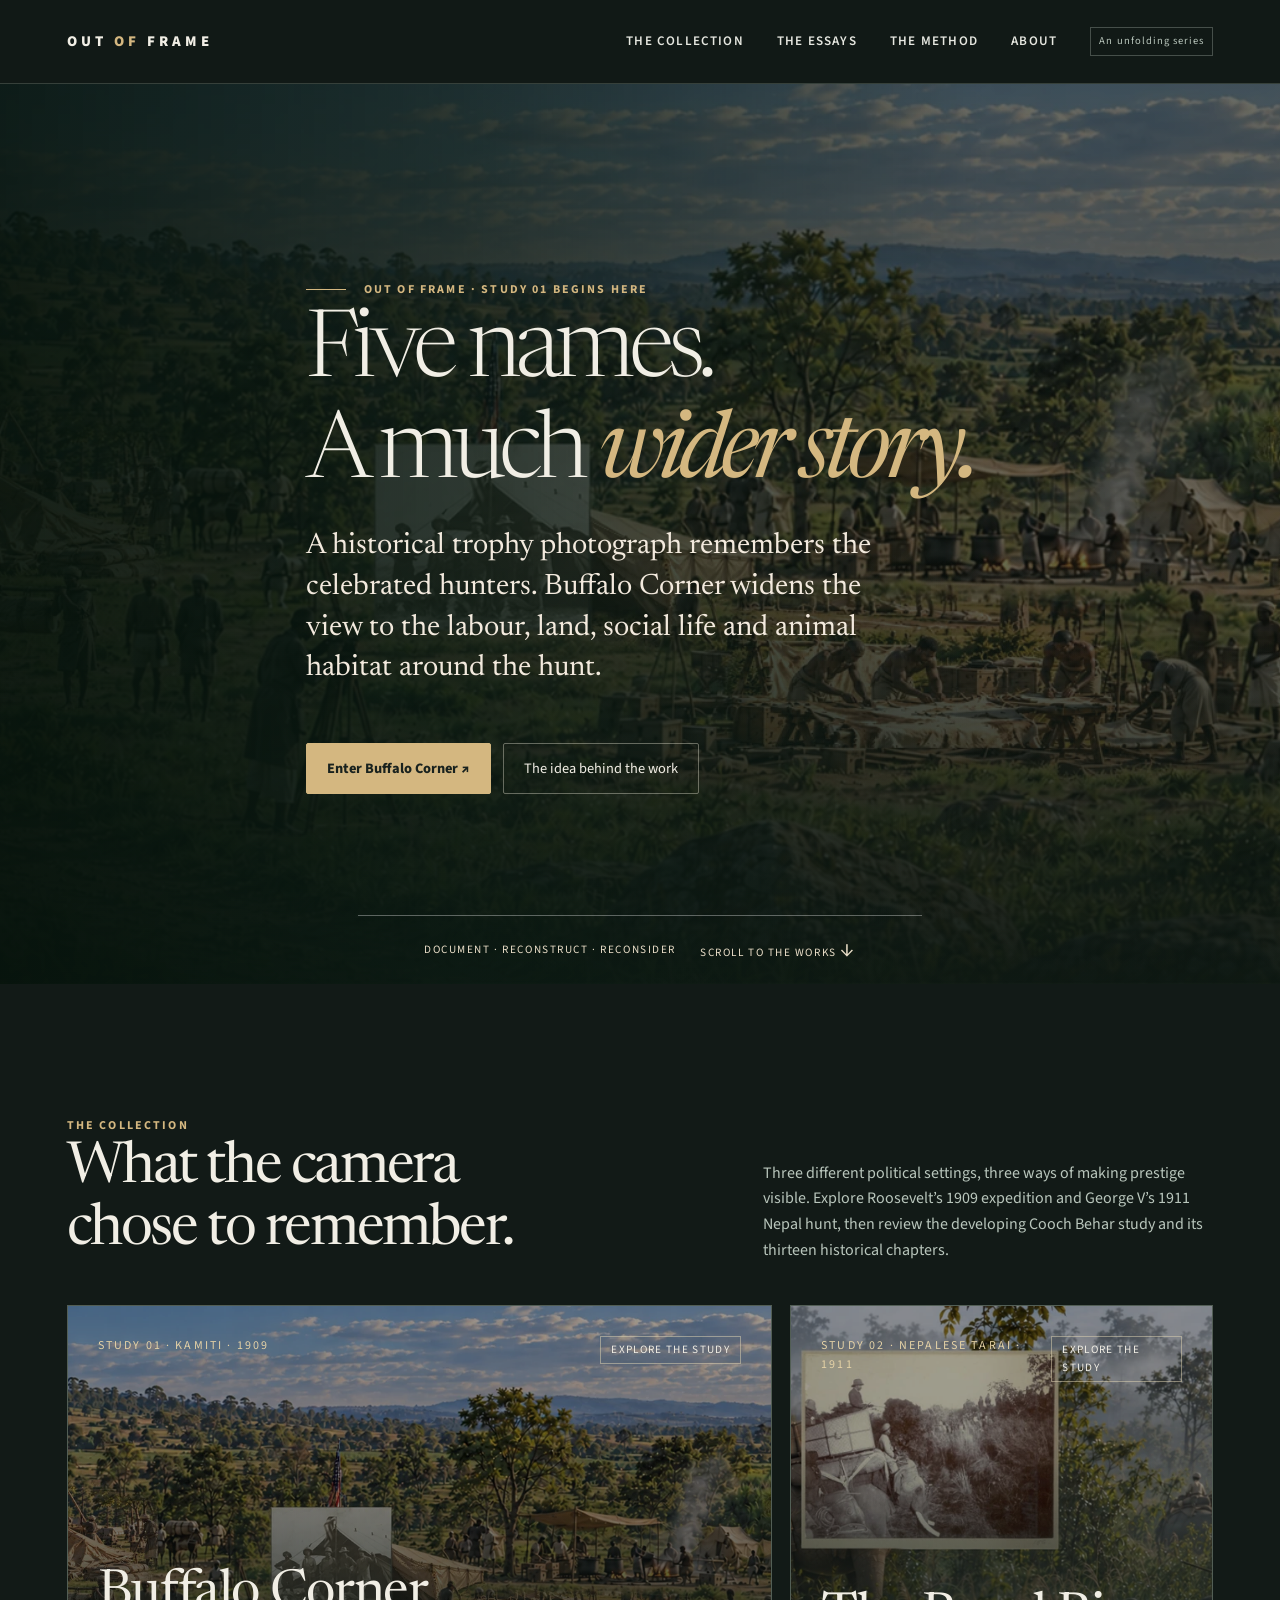
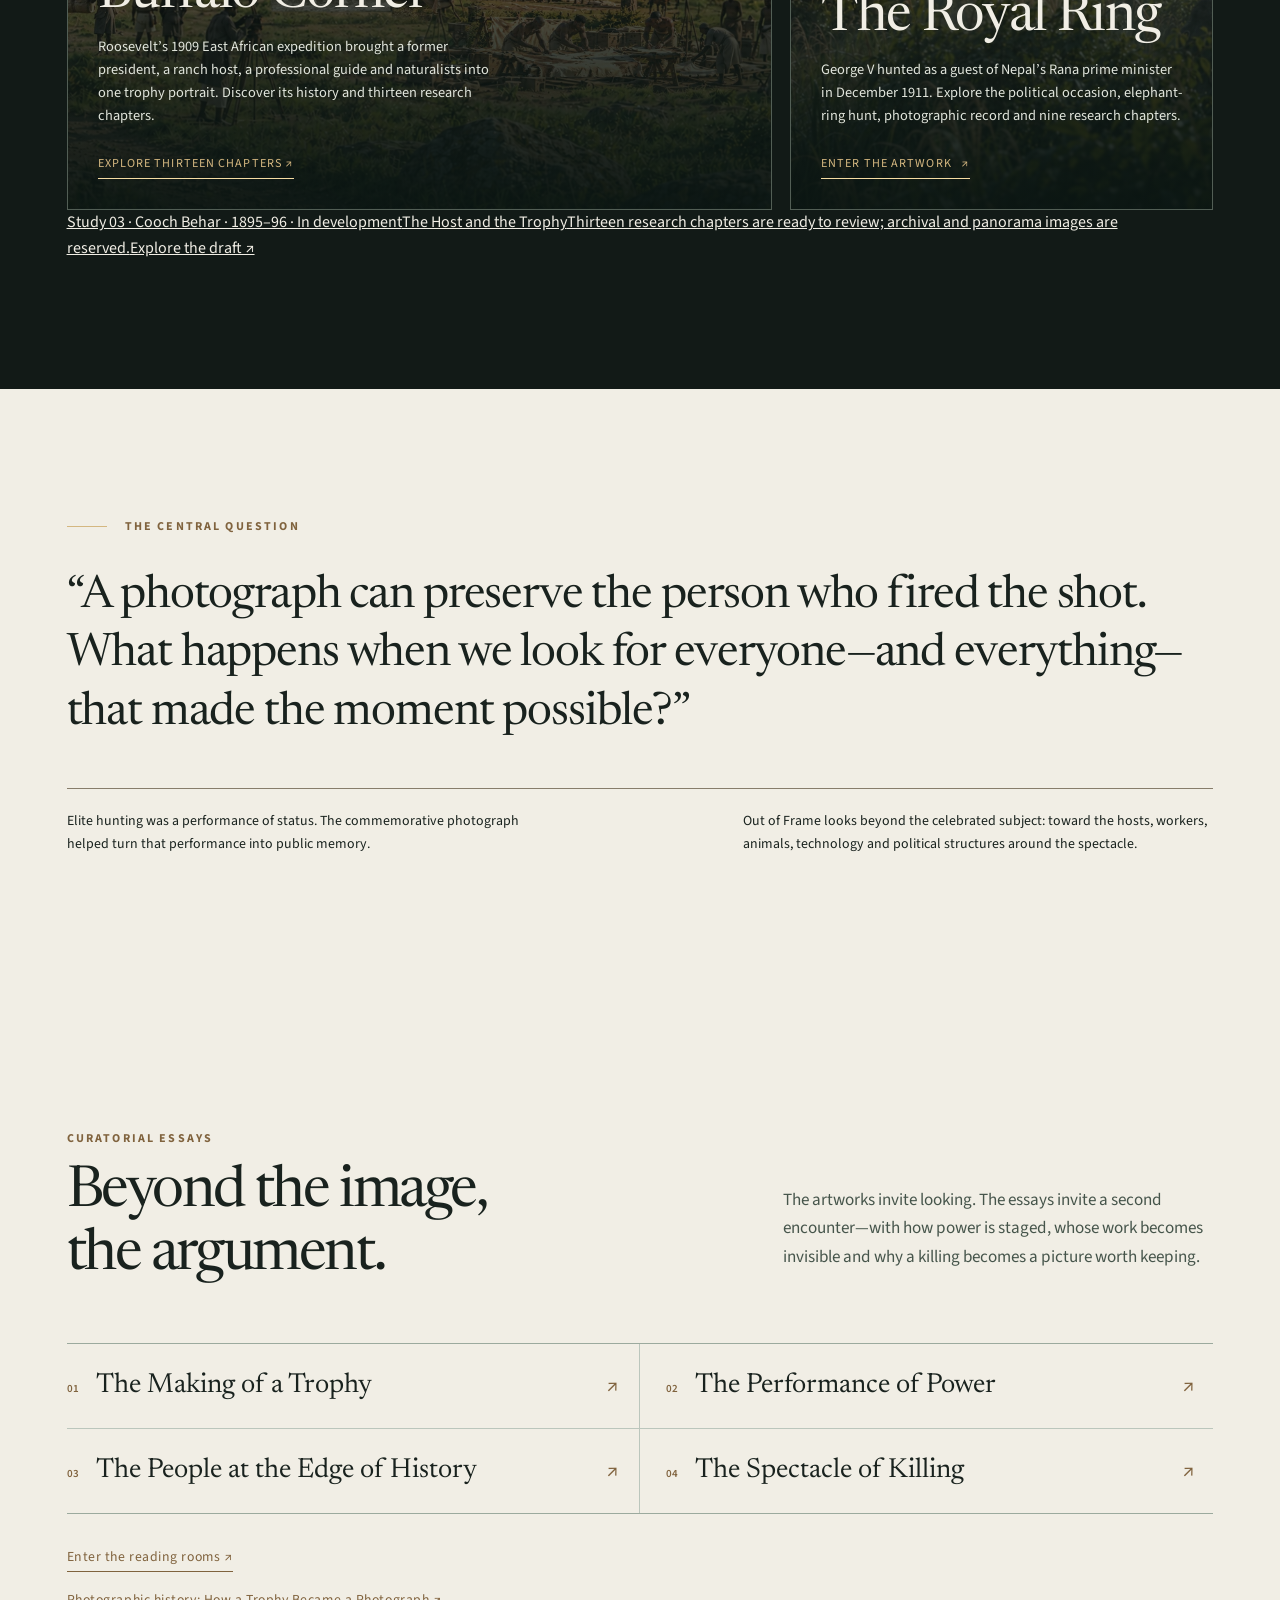
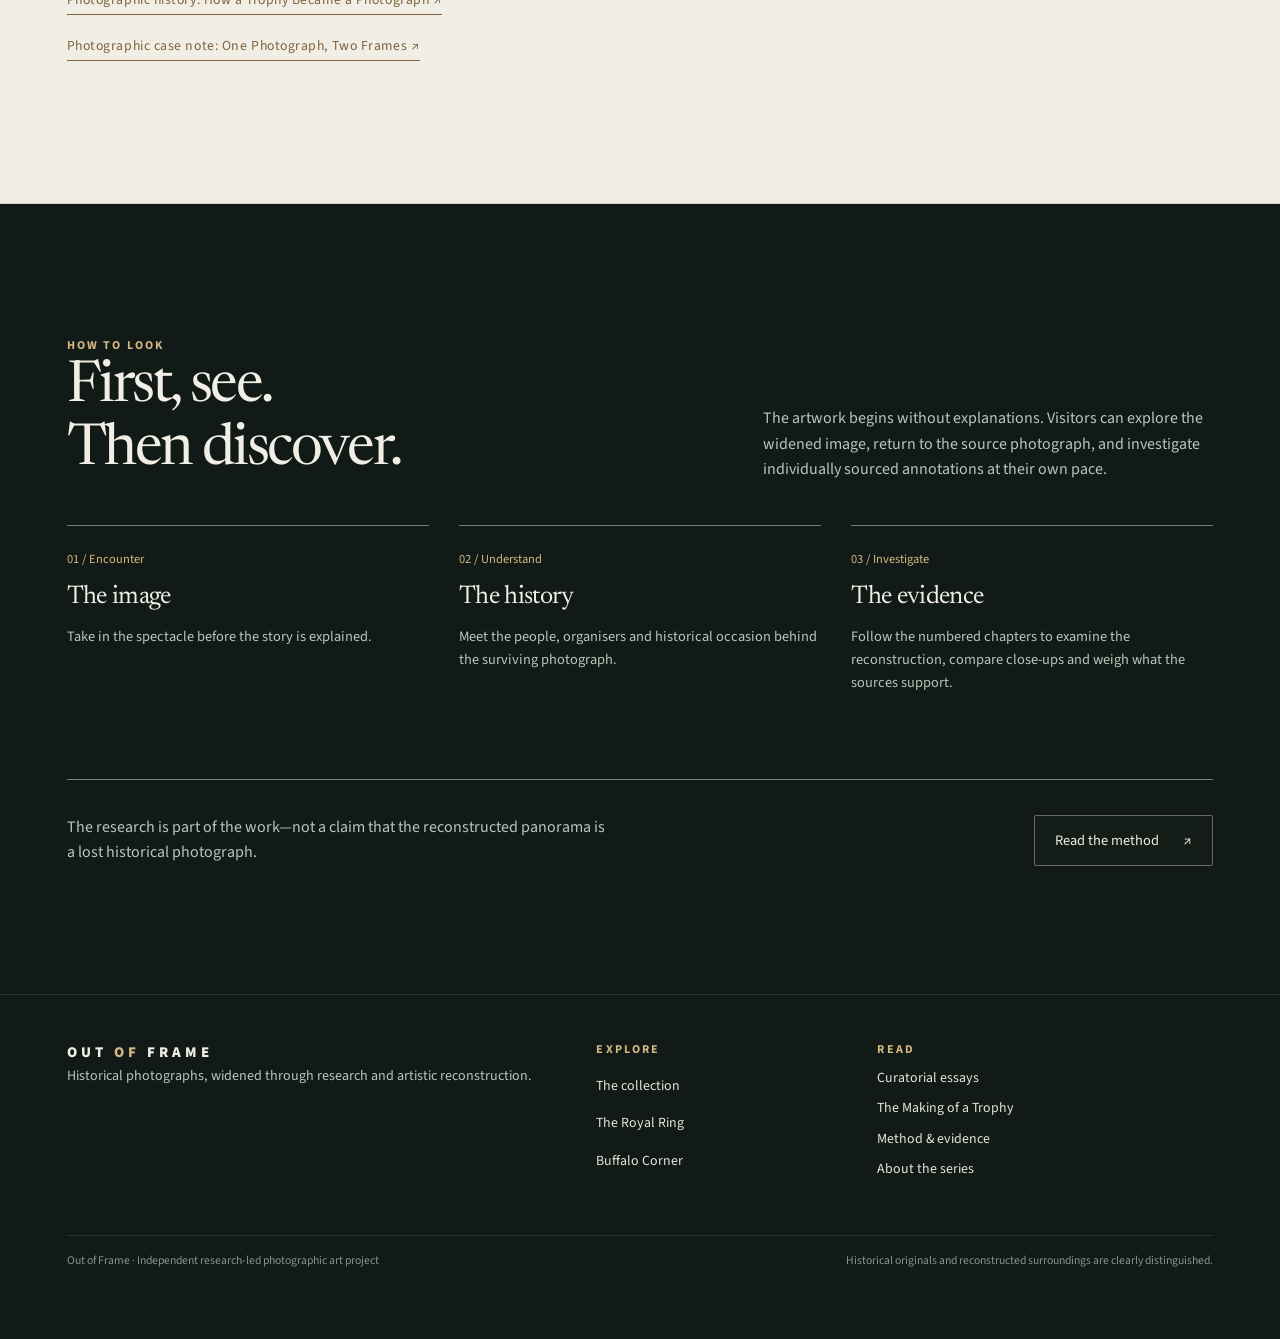
==== commit 574e27cd: "Feature the Cooch Behar draft study from the home collection" ====
--- a/index.html
+++ b/index.html
@@ -1,9 +1,9 @@
 <!DOCTYPE html>
 
 <html lang="en"><head><meta charset="utf-8"/><meta content="width=device-width, initial-scale=1" name="viewport"/><meta content="Out of Frame is a research-led photographic series exploring power, hunting, archival memory, and the lives beyond the image." name="description"/><meta content="#121A17" name="theme-color"/><title>Out of Frame — Photographic reconstructions</title><link href="https://fonts.googleapis.com" rel="preconnect"/><link crossorigin="" href="https://fonts.gstatic.com" rel="preconnect"/><link href="https://fonts.googleapis.com/css2?family=Newsreader:opsz,wght@6..72,300..600&amp;family=Source+Sans+3:wght@400;500;600;700&amp;display=swap" rel="stylesheet"/><link href="assets/css/site.css" rel="stylesheet"/></head><body><a class="skip" href="#main">Skip to content</a><header class="site-header"><div class="shell nav-inner"><a aria-label="Out of Frame, home" class="brand" href="index.html">OUT <span>OF</span> FRAME</a><button aria-controls="site-links" aria-expanded="false" class="nav-toggle" type="button">Menu ☰</button><nav aria-label="Main navigation" class="nav-links" id="site-links"><a href="works/index.html">The collection</a><a href="essays/index.html">The essays</a><a href="method.html">The method</a><a href="about.html">About</a><span class="nav-flag">An unfolding series</span></nav></div></header><main id="main"><section class="home-hero buffalo-home-hero buffalo-home-hero"><picture aria-hidden="true"><img alt="" src="assets/images/buffalo-corner-hero.webp"/></picture><div class="shell home-hero-inner"><div class="eyebrow kicker-line">Out of Frame · Study 01 begins here</div><h1>Five names.<br/>A much <em>wider story.</em></h1><p class="home-deck">A historical trophy photograph remembers the celebrated hunters. Buffalo Corner widens the view to the labour, land, social life and animal habitat around the hunt.</p><div class="home-actions"><a class="btn primary" href="works/buffalo-corner.html">Enter Buffalo Corner ↗</a><a class="btn ghost" href="about.html">The idea behind the work</a></div></div><div class="shell hero-foot"><span>Document · Reconstruct · Reconsider</span><span>Scroll to the works <span aria-hidden="true" class="home-arrow">↓</span></span></div></section>
-<section class="section shell" id="collection"><div class="section-head"><div><span class="eyebrow">The collection</span><h2>What the camera<br/>chose to remember.</h2></div><p>Two very different hunts, two ways of making prestige visible. Begin with Theodore Roosevelt’s 1909 buffalo hunt at Kamiti, then discover George V’s royal hunt in Nepal in 1911. Each study now includes the event behind the photograph.</p></div><div class="works-grid"><a class="work-card featured buffalo-primary" href="works/buffalo-corner.html"><img alt="Buffalo Corner full-colour panorama of the safari camp with inset historic trophy photograph" src="assets/images/buffalo-corner-hero.webp"/><div class="work-top"><span class="work-number">Study 01 · Kamiti · 1909</span><span class="work-status" data-work-status="buffalo-corner">Interactive study</span></div><div class="work-bottom"><h3>Buffalo Corner</h3><p>Roosevelt’s 1909 East African expedition brought a former president, a ranch host, a professional guide and naturalists into one trophy portrait. Discover its history and thirteen research chapters.</p><span class="work-cta" data-work-cta="buffalo-corner">Explore 13 scenes ↗</span></div></a>
+<section class="section shell" id="collection"><div class="section-head"><div><span class="eyebrow">The collection</span><h2>What the camera<br/>chose to remember.</h2></div><p>Three different political settings, three ways of making prestige visible. Explore Roosevelt’s 1909 expedition and George V’s 1911 Nepal hunt, then review the developing Cooch Behar study and its thirteen historical chapters.</p></div><div class="works-grid"><a class="work-card featured buffalo-primary" href="works/buffalo-corner.html"><img alt="Buffalo Corner full-colour panorama of the safari camp with inset historic trophy photograph" src="assets/images/buffalo-corner-hero.webp"/><div class="work-top"><span class="work-number">Study 01 · Kamiti · 1909</span><span class="work-status" data-work-status="buffalo-corner">Interactive study</span></div><div class="work-bottom"><h3>Buffalo Corner</h3><p>Roosevelt’s 1909 East African expedition brought a former president, a ranch host, a professional guide and naturalists into one trophy portrait. Discover its history and thirteen research chapters.</p><span class="work-cta" data-work-cta="buffalo-corner">Explore 13 scenes ↗</span></div></a>
 <a class="work-card featured royal-secondary" href="works/the-royal-ring.html"><img alt="A misty Nepalese elephant hunting formation surrounding the original sepia photograph of George V" src="assets/images/royal-ring-hero.webp?v=2.14"/><div class="work-top"><span class="work-number">Study 02 · Nepalese Tarai · 1911</span><span class="work-status">Explore the study</span></div><div class="work-bottom"><h3>The Royal Ring</h3><p>George V hunted as a guest of Nepal’s Rana prime minister in December 1911. Explore the political occasion, elephant-ring hunt, photographic record and nine research chapters.</p><span class="work-cta">Enter the artwork   ↗</span></div></a>
-</div></section>
+</div><a class="cb-home-teaser" href="works/the-host-and-the-trophy.html"><span class="cb-home-teaser-kicker">Study 03 · Cooch Behar · 1895–96 · In development</span><span class="cb-home-teaser-title">The Host and the Trophy</span><span class="cb-home-teaser-desc">Thirteen research chapters are ready to review; archival and panorama images are reserved.</span><span class="cb-home-teaser-arrow">Explore the draft ↗</span></a></section>
 <section class="statement section"><div class="shell"><span class="eyebrow kicker-line">The central question</span><blockquote>“A photograph can preserve the person who fired the shot. What happens when we look for everyone—and everything—that made the moment possible?”</blockquote><div class="fine"><p>Elite hunting was a performance of status. The commemorative photograph helped turn that performance into public memory.</p><p>Out of Frame looks beyond the celebrated subject: toward the hosts, workers, animals, technology and political structures around the spectacle.</p></div></div></section>
 <section aria-labelledby="home-essays-title" class="home-essays section"><div class="shell"><div class="home-essays-top"><div><span class="eyebrow">Curatorial essays</span><h2 id="home-essays-title">Beyond the image,<br/>the argument.</h2></div><p>The artworks invite looking. The essays invite a second encounter—with how power is staged, whose work becomes invisible and why a killing becomes a picture worth keeping.</p></div><div class="home-essay-links"><a href="essays/the-making-of-a-trophy.html"><span>01</span>The Making of a Trophy <b>↗</b></a><a href="essays/the-performance-of-power.html"><span>02</span>The Performance of Power <b>↗</b></a><a href="essays/the-people-at-the-edge-of-history.html"><span>03</span>The People at the Edge of History <b>↗</b></a><a href="essays/the-spectacle-of-killing.html"><span>04</span>The Spectacle of Killing <b>↗</b></a></div><a class="text-link" href="essays/index.html">Enter the reading rooms ↗</a><p style="margin-top:18px"><a class="text-link" href="essays/how-a-trophy-became-a-photograph.html">Photographic history: How a Trophy Became a Photograph ↗</a></p><p style="margin-top:20px"><a class="text-link" href="essays/one-photograph-two-frames.html">Photographic case note: One Photograph, Two Frames ↗</a></p></div></section>
 <section class="section shell"><div class="section-head"><div><span class="eyebrow">How to look</span><h2>First, see.<br/>Then discover.</h2></div><p>The artwork begins without explanations. Visitors can explore the widened image, return to the source photograph, and investigate individually sourced annotations at their own pace.</p></div><div class="method-summary"><div class="method-step"><span>01 / Encounter</span><h3>The image</h3><p>Take in the spectacle before the story is explained.</p></div><div class="method-step"><span>02 / Understand</span><h3>The history</h3><p>Meet the people, organisers and historical occasion behind the surviving photograph.</p></div><div class="method-step"><span>03 / Investigate</span><h3>The evidence</h3><p>Follow the numbered chapters to examine the reconstruction, compare close-ups and weigh what the sources support.</p></div></div><div class="cta-band"><p>The research is part of the work—not a claim that the reconstructed panorama is a lost historical photograph.</p><a class="btn" href="method.html">Read the method <span aria-hidden="true">↗</span></a></div></section></main><footer class="site-footer"><div class="shell"><div class="footer-grid"><div><a class="brand" href="index.html">OUT <span>OF</span> FRAME</a><p>Historical photographs, widened through research and artistic reconstruction.</p></div><nav aria-label="Footer exhibition links"><strong class="eyebrow">Explore</strong><a href="works/index.html">The collection</a><a href="works/the-royal-ring.html">The Royal Ring</a><a href="works/buffalo-corner.html">Buffalo Corner</a></nav><nav aria-label="Footer reading links"><strong class="eyebrow">Read</strong><a href="essays/index.html">Curatorial essays</a><a href="essays/the-making-of-a-trophy.html">The Making of a Trophy</a><a href="method.html">Method &amp; evidence</a><a href="about.html">About the series</a></nav></div><div class="footline"><span>Out of Frame · Independent research-led photographic art project</span><span>Historical originals and reconstructed surroundings are clearly distinguished.</span></div></div></footer><script defer="" src="assets/js/collection-manifest.js"></script><script defer="" src="assets/js/site.js"></script></body></html>
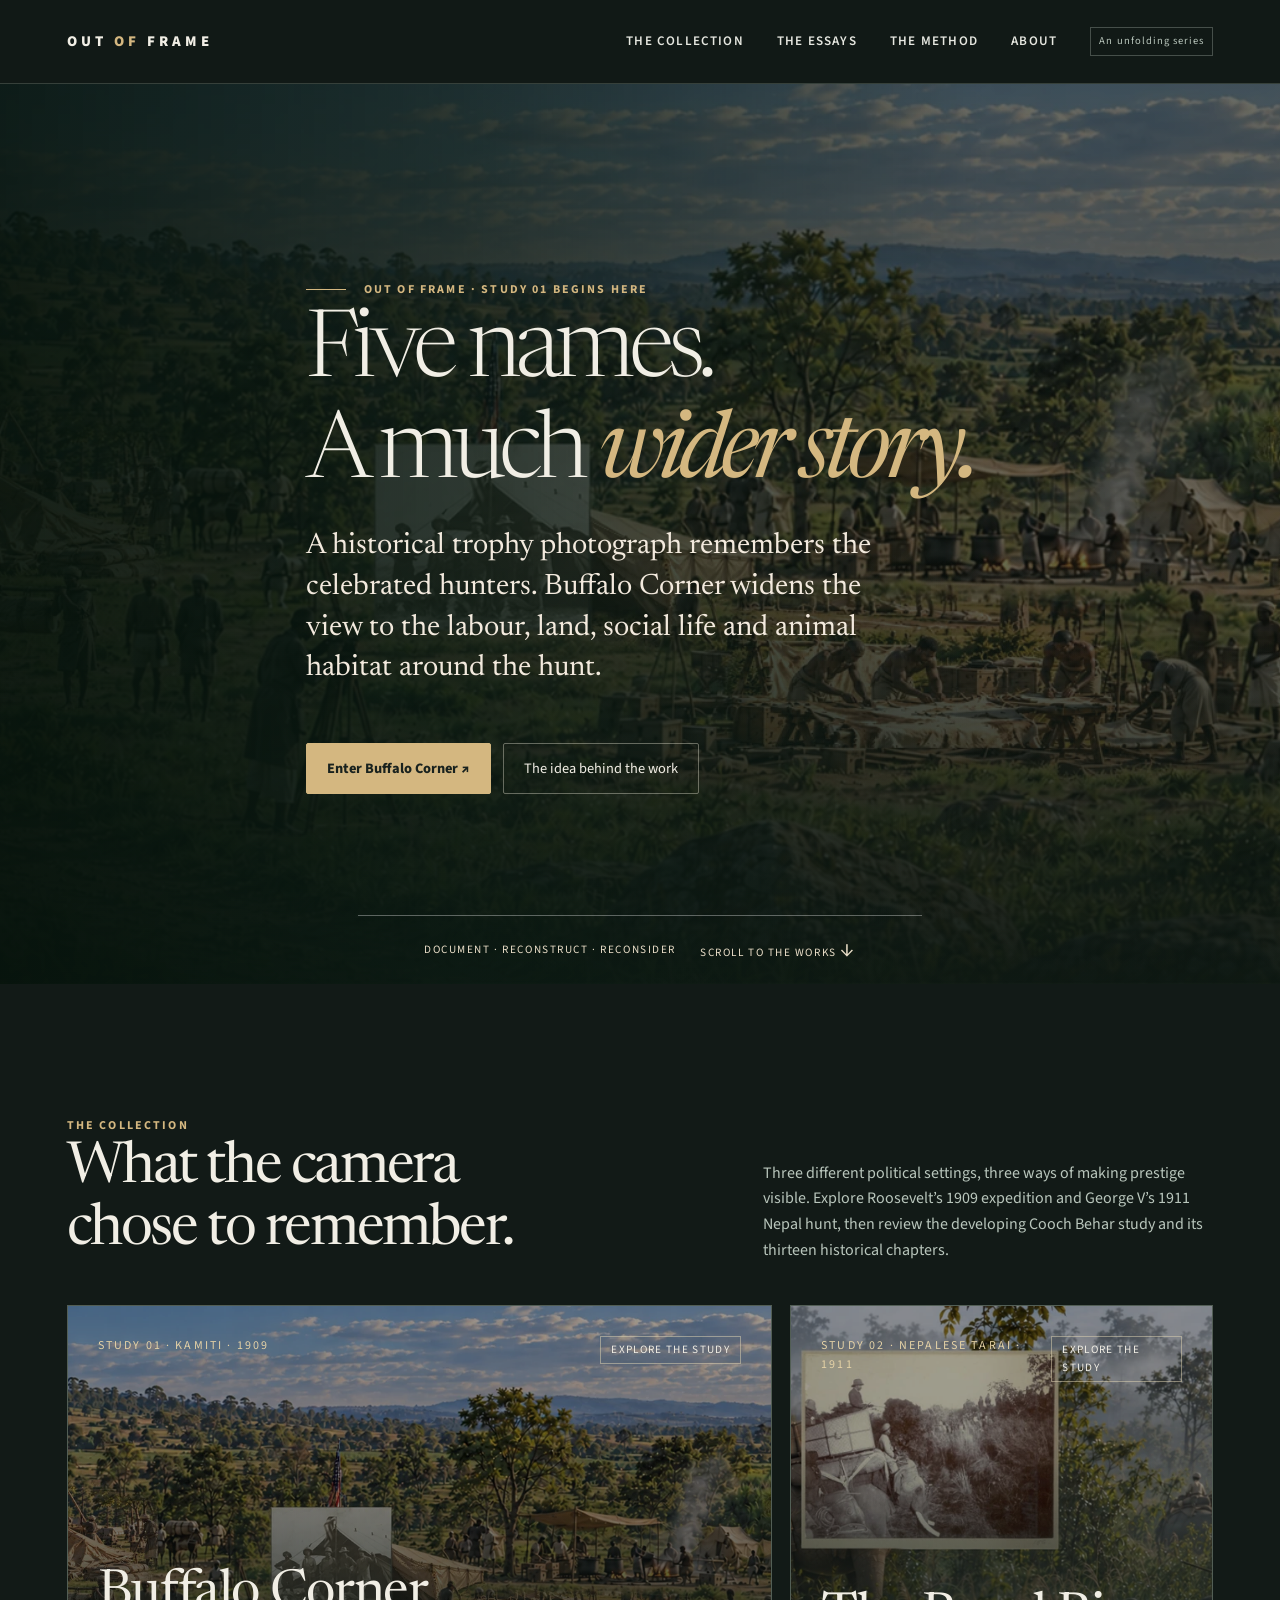
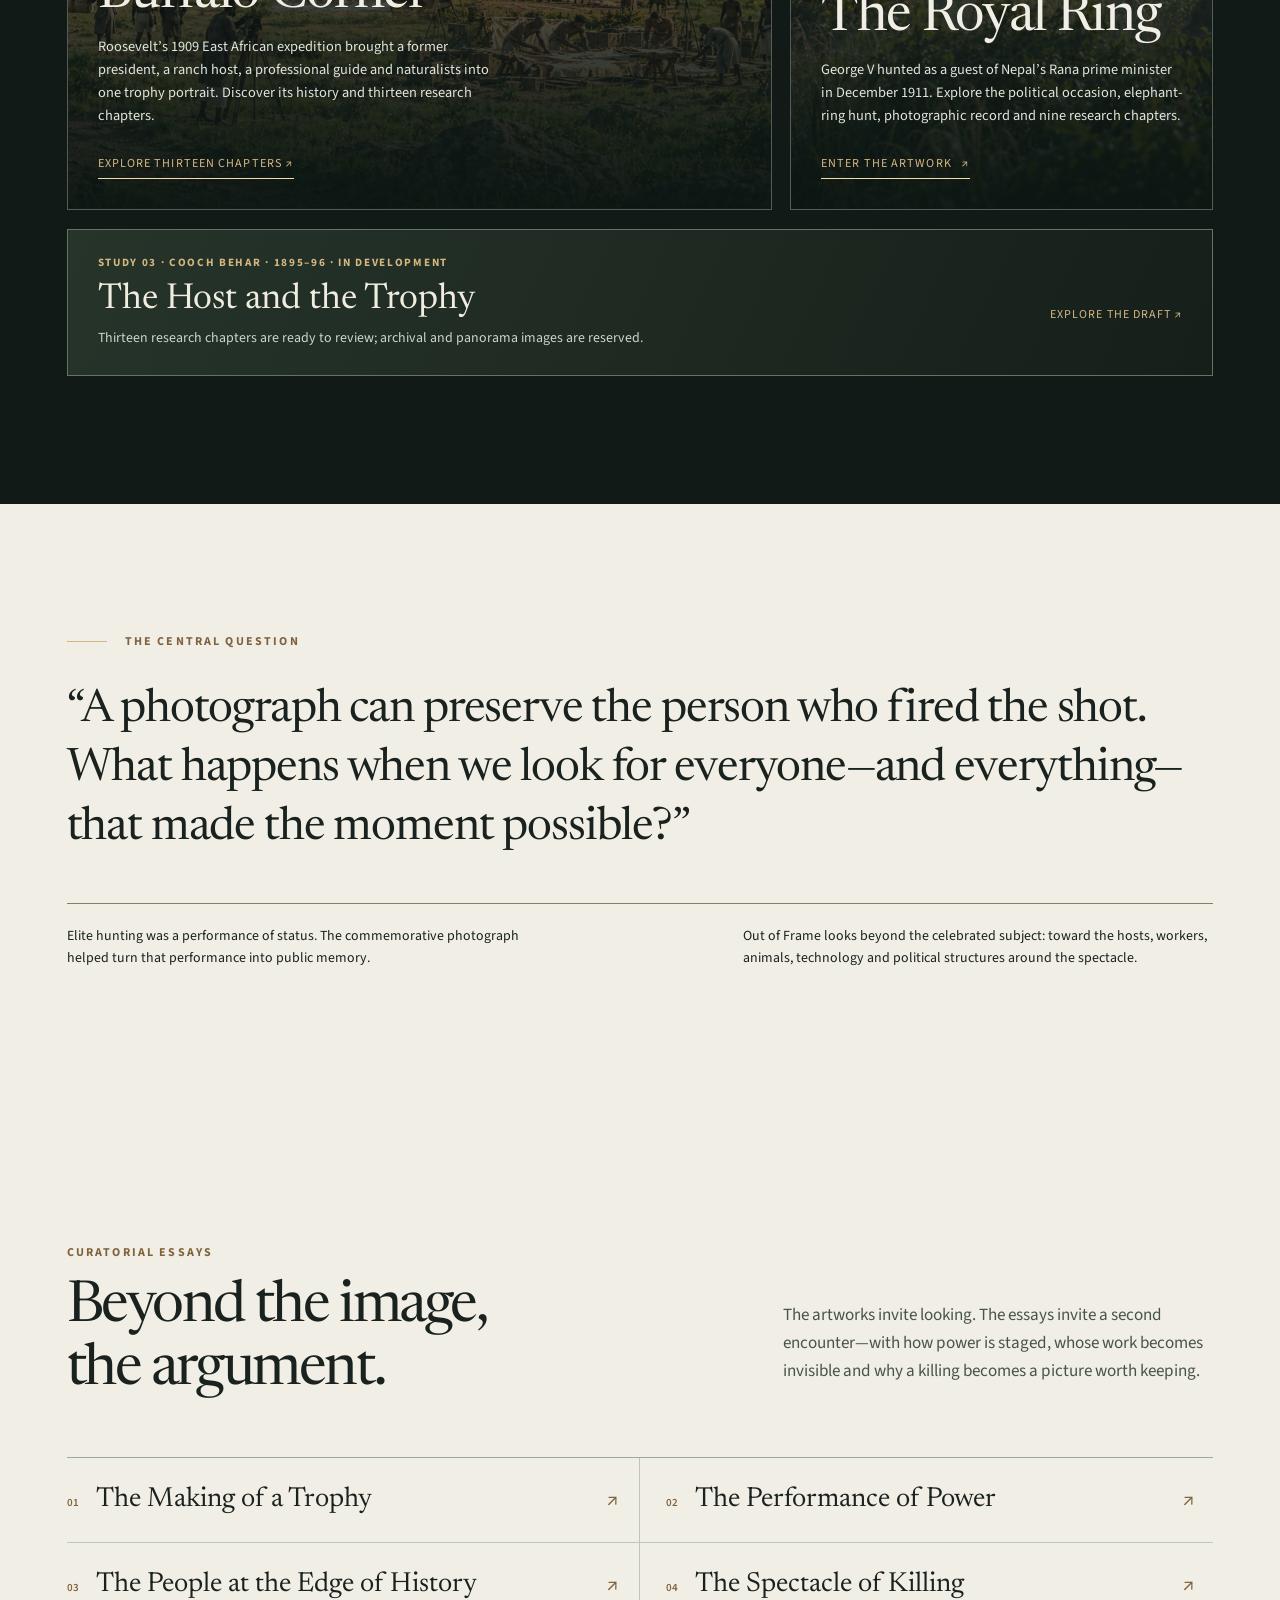
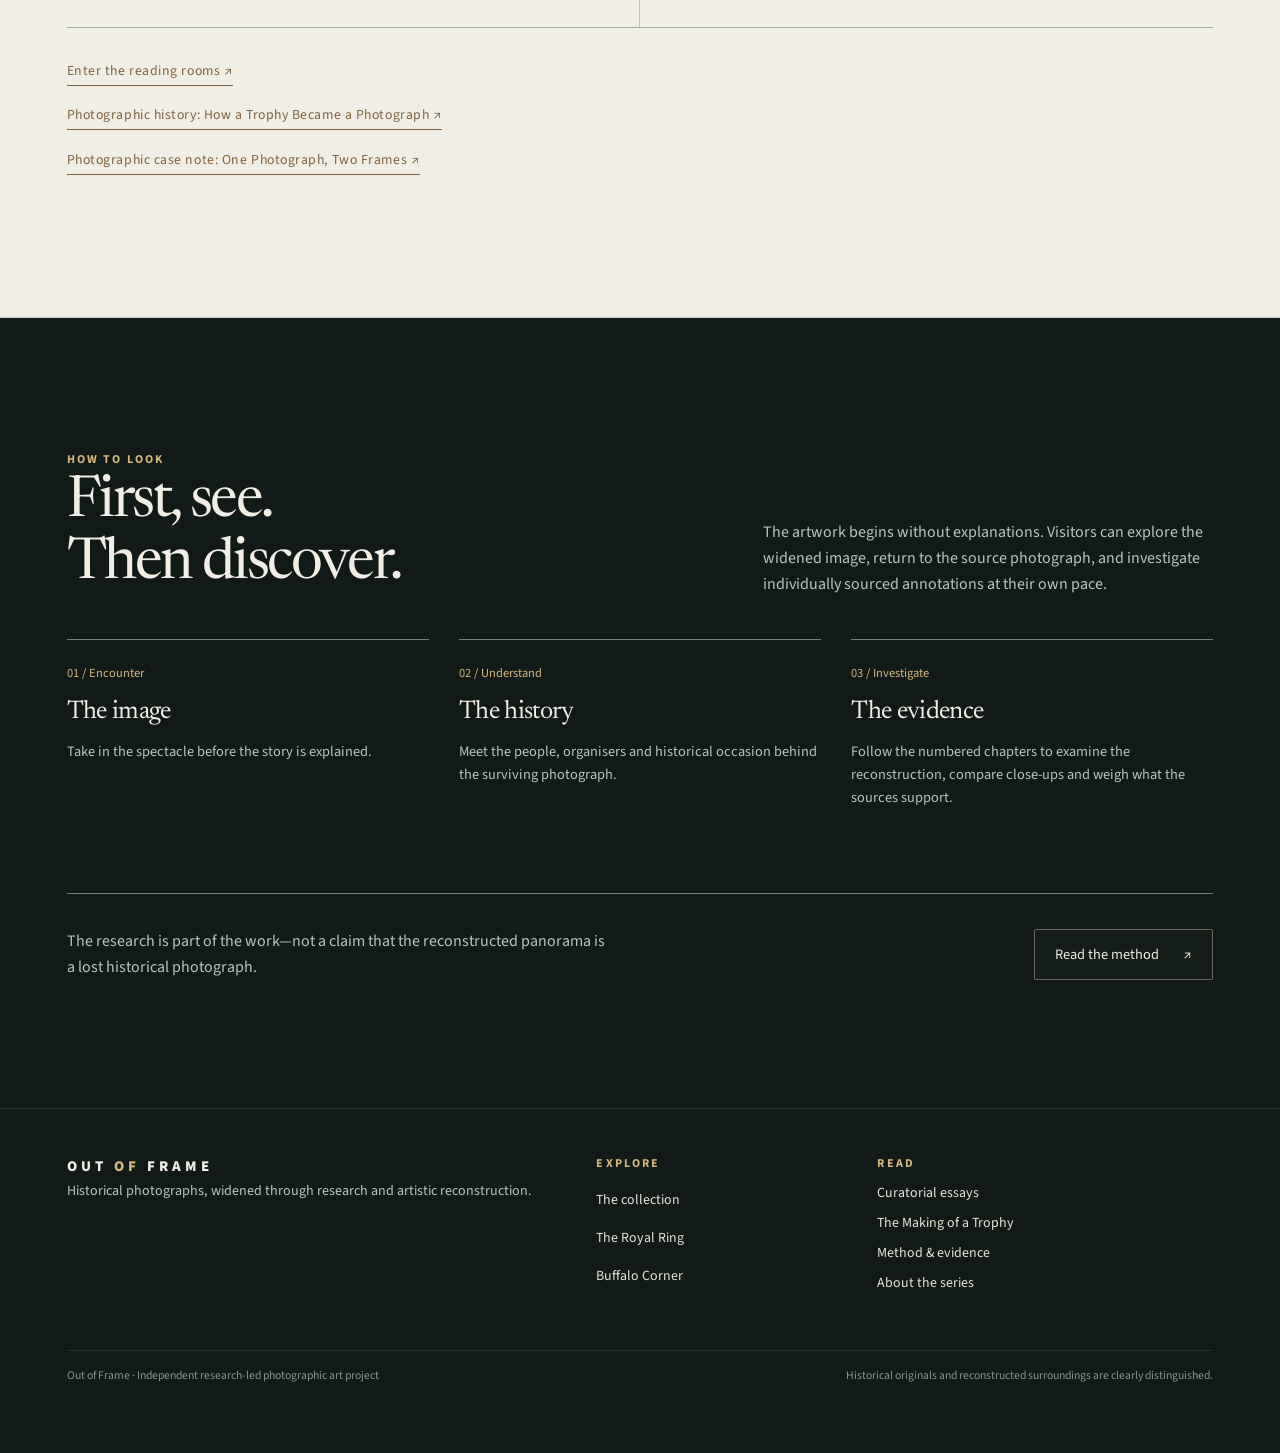
==== commit f313ed23: "Load third-study entry styling on homepage" ====
--- a/index.html
+++ b/index.html
@@ -1,6 +1,6 @@
 <!DOCTYPE html>
 
-<html lang="en"><head><meta charset="utf-8"/><meta content="width=device-width, initial-scale=1" name="viewport"/><meta content="Out of Frame is a research-led photographic series exploring power, hunting, archival memory, and the lives beyond the image." name="description"/><meta content="#121A17" name="theme-color"/><title>Out of Frame — Photographic reconstructions</title><link href="https://fonts.googleapis.com" rel="preconnect"/><link crossorigin="" href="https://fonts.gstatic.com" rel="preconnect"/><link href="https://fonts.googleapis.com/css2?family=Newsreader:opsz,wght@6..72,300..600&amp;family=Source+Sans+3:wght@400;500;600;700&amp;display=swap" rel="stylesheet"/><link href="assets/css/site.css" rel="stylesheet"/></head><body><a class="skip" href="#main">Skip to content</a><header class="site-header"><div class="shell nav-inner"><a aria-label="Out of Frame, home" class="brand" href="index.html">OUT <span>OF</span> FRAME</a><button aria-controls="site-links" aria-expanded="false" class="nav-toggle" type="button">Menu ☰</button><nav aria-label="Main navigation" class="nav-links" id="site-links"><a href="works/index.html">The collection</a><a href="essays/index.html">The essays</a><a href="method.html">The method</a><a href="about.html">About</a><span class="nav-flag">An unfolding series</span></nav></div></header><main id="main"><section class="home-hero buffalo-home-hero buffalo-home-hero"><picture aria-hidden="true"><img alt="" src="assets/images/buffalo-corner-hero.webp"/></picture><div class="shell home-hero-inner"><div class="eyebrow kicker-line">Out of Frame · Study 01 begins here</div><h1>Five names.<br/>A much <em>wider story.</em></h1><p class="home-deck">A historical trophy photograph remembers the celebrated hunters. Buffalo Corner widens the view to the labour, land, social life and animal habitat around the hunt.</p><div class="home-actions"><a class="btn primary" href="works/buffalo-corner.html">Enter Buffalo Corner ↗</a><a class="btn ghost" href="about.html">The idea behind the work</a></div></div><div class="shell hero-foot"><span>Document · Reconstruct · Reconsider</span><span>Scroll to the works <span aria-hidden="true" class="home-arrow">↓</span></span></div></section>
+<html lang="en"><head><meta charset="utf-8"/><meta content="width=device-width, initial-scale=1" name="viewport"/><meta content="Out of Frame is a research-led photographic series exploring power, hunting, archival memory, and the lives beyond the image." name="description"/><meta content="#121A17" name="theme-color"/><title>Out of Frame — Photographic reconstructions</title><link href="https://fonts.googleapis.com" rel="preconnect"/><link crossorigin="" href="https://fonts.gstatic.com" rel="preconnect"/><link href="https://fonts.googleapis.com/css2?family=Newsreader:opsz,wght@6..72,300..600&amp;family=Source+Sans+3:wght@400;500;600;700&amp;display=swap" rel="stylesheet"/><link href="assets/css/site.css" rel="stylesheet"/><link href="assets/css/host-trophy.css" rel="stylesheet"/></head><body><a class="skip" href="#main">Skip to content</a><header class="site-header"><div class="shell nav-inner"><a aria-label="Out of Frame, home" class="brand" href="index.html">OUT <span>OF</span> FRAME</a><button aria-controls="site-links" aria-expanded="false" class="nav-toggle" type="button">Menu ☰</button><nav aria-label="Main navigation" class="nav-links" id="site-links"><a href="works/index.html">The collection</a><a href="essays/index.html">The essays</a><a href="method.html">The method</a><a href="about.html">About</a><span class="nav-flag">An unfolding series</span></nav></div></header><main id="main"><section class="home-hero buffalo-home-hero buffalo-home-hero"><picture aria-hidden="true"><img alt="" src="assets/images/buffalo-corner-hero.webp"/></picture><div class="shell home-hero-inner"><div class="eyebrow kicker-line">Out of Frame · Study 01 begins here</div><h1>Five names.<br/>A much <em>wider story.</em></h1><p class="home-deck">A historical trophy photograph remembers the celebrated hunters. Buffalo Corner widens the view to the labour, land, social life and animal habitat around the hunt.</p><div class="home-actions"><a class="btn primary" href="works/buffalo-corner.html">Enter Buffalo Corner ↗</a><a class="btn ghost" href="about.html">The idea behind the work</a></div></div><div class="shell hero-foot"><span>Document · Reconstruct · Reconsider</span><span>Scroll to the works <span aria-hidden="true" class="home-arrow">↓</span></span></div></section>
 <section class="section shell" id="collection"><div class="section-head"><div><span class="eyebrow">The collection</span><h2>What the camera<br/>chose to remember.</h2></div><p>Three different political settings, three ways of making prestige visible. Explore Roosevelt’s 1909 expedition and George V’s 1911 Nepal hunt, then review the developing Cooch Behar study and its thirteen historical chapters.</p></div><div class="works-grid"><a class="work-card featured buffalo-primary" href="works/buffalo-corner.html"><img alt="Buffalo Corner full-colour panorama of the safari camp with inset historic trophy photograph" src="assets/images/buffalo-corner-hero.webp"/><div class="work-top"><span class="work-number">Study 01 · Kamiti · 1909</span><span class="work-status" data-work-status="buffalo-corner">Interactive study</span></div><div class="work-bottom"><h3>Buffalo Corner</h3><p>Roosevelt’s 1909 East African expedition brought a former president, a ranch host, a professional guide and naturalists into one trophy portrait. Discover its history and thirteen research chapters.</p><span class="work-cta" data-work-cta="buffalo-corner">Explore 13 scenes ↗</span></div></a>
 <a class="work-card featured royal-secondary" href="works/the-royal-ring.html"><img alt="A misty Nepalese elephant hunting formation surrounding the original sepia photograph of George V" src="assets/images/royal-ring-hero.webp?v=2.14"/><div class="work-top"><span class="work-number">Study 02 · Nepalese Tarai · 1911</span><span class="work-status">Explore the study</span></div><div class="work-bottom"><h3>The Royal Ring</h3><p>George V hunted as a guest of Nepal’s Rana prime minister in December 1911. Explore the political occasion, elephant-ring hunt, photographic record and nine research chapters.</p><span class="work-cta">Enter the artwork   ↗</span></div></a>
 </div><a class="cb-home-teaser" href="works/the-host-and-the-trophy.html"><span class="cb-home-teaser-kicker">Study 03 · Cooch Behar · 1895–96 · In development</span><span class="cb-home-teaser-title">The Host and the Trophy</span><span class="cb-home-teaser-desc">Thirteen research chapters are ready to review; archival and panorama images are reserved.</span><span class="cb-home-teaser-arrow">Explore the draft ↗</span></a></section>
--- a/assets/css/host-trophy.css
+++ b/assets/css/host-trophy.css
@@ -0,0 +1,92 @@
+/* Study 03 — The Host and the Trophy. Research-only draft; do not render simulated period photographs. */
+.cb-landing{background:radial-gradient(ellipse at 79% 36%,#6b644640 0,transparent 43%),linear-gradient(115deg,#14221b 0%,#1c2820 54%,#101914 100%)}
+.cb-landing:before{background:linear-gradient(90deg,#0e1b15e8 0%,#14241cc2 47%,#101a1490 100%),linear-gradient(0deg,#091510b3,transparent 44%)}
+.cb-hero-rectangles{position:absolute;z-index:-1;inset:0;pointer-events:none;overflow:hidden}
+.cb-hero-rectangles span{display:block;position:absolute;right:12%;top:23%;width:30%;height:48%;border:1px solid #d0b78438;transform:rotate(5deg)}
+.cb-hero-rectangles span+span{right:16%;top:17%;transform:rotate(-4deg);border-color:#d0b78422}
+.cb-landing h1{font-size:clamp(3.3rem,7.8vw,8.5rem);max-width:1050px}
+.cb-landing .art-body{position:relative}
+.cb-landing p{max-width:650px;color:#f1eee4}
+.cb-landing .art-bottom{gap:18px}
+.cb-experience .explorer-intro p{max-width:690px}
+.cb-experience .explorer-intro h2{font-size:clamp(2.2rem,4.2vw,4rem)}
+.cb-stage-window{background:#121d16;border:1px solid #64705f;min-height:270px;overflow:hidden}
+.cb-stage-concept{position:relative;background:repeating-linear-gradient(90deg,transparent 0,transparent 55px,#ffffff06 56px),linear-gradient(120deg,#28372b,#111c16 68%);min-height:clamp(295px,35vw,535px)}
+.cb-stage-canvas{position:relative;min-height:clamp(295px,35vw,535px);display:flex;align-items:center;justify-content:center;padding:30px;overflow:hidden}
+.cb-stage-canvas:before,.cb-stage-canvas:after{content:'';position:absolute;inset:25px 40px;border:1px dashed #b5a37960;pointer-events:none}
+.cb-stage-canvas:after{inset:49px 68px;border-style:solid;border-color:#b5a37928}
+.cb-stage-index{position:absolute;left:85px;top:70px;color:#dbc89985;font:.7rem var(--sans);letter-spacing:.16em}
+.cb-stage-ruler{position:absolute;right:65px;bottom:68px;color:#c1b89c95;font:.7rem var(--sans);letter-spacing:.1em;text-align:right}
+.cb-stage-label{position:relative;z-index:1;text-align:center;max-width:550px}
+.cb-stage-label h3,.cb-source-inner h3{font:300 clamp(2.8rem,5.5vw,5.2rem)/1 var(--serif);letter-spacing:-.05em;margin:14px 0 13px;color:var(--bone)}
+.cb-stage-label p{color:#d2d8cc;max-width:48ch;margin-inline:auto}
+.cb-stage-source{padding:clamp(22px,5vw,60px);background:linear-gradient(145deg,#28342b,#131e18)}
+.cb-source-mount{max-width:560px;margin:0 auto;background:#ddd4bd;padding:18px;border:1px solid #b8ab8b;box-shadow:0 20px 48px #0006;aspect-ratio:2048/1543;display:grid}
+.cb-source-inner{border:2px dashed #a69b80;background:#e9e2d0;color:#263327;display:flex;flex-direction:column;align-items:center;justify-content:center;text-align:center;padding:20px}
+.cb-source-inner .eyebrow{color:#765c36}
+.cb-source-inner h3{color:#283629;margin:12px 0 12px}
+.cb-source-inner p{max-width:43ch;color:#4d594b;font-size:.96rem;line-height:1.55}
+.cb-source-inner span:last-child{font:.72rem/1.5 var(--sans);color:#76654b}
+.cb-stage-window [hidden]{display:none!important}
+.cb-draft-banner{margin:22px 0 8px;padding:17px 19px;background:#2a382c;border-left:3px solid var(--gold);color:#dee8d9;font-size:.91rem;line-height:1.6}
+.cb-draft-banner strong{color:var(--gold)}
+.cb-archive-slot{aspect-ratio:2048/1543;display:grid;place-items:center;background:#e0d7be;padding:13px}
+.cb-archive-label{border:1px dashed #8b806d;background:#ebe6d4;display:flex;flex-direction:column;align-items:center;justify-content:center;text-align:center;gap:13px;padding:15px;color:#253327;width:100%;height:100%}
+.cb-archive-label .eyebrow{color:#745a34}
+.cb-archive-label strong{font:400 2.25rem var(--serif)}
+.cb-archive-label small{font:.75rem/1.45 var(--sans);color:#516250}
+.cb-chapters{scroll-margin-top:25px}
+.cb-chapter-count{float:right;color:var(--gold);font-weight:600}
+.cb-chapters .chapter-index{max-height:none}
+.cb-chapters .research-panel{min-height:610px}
+.cb-panel-overline{display:flex;flex-wrap:wrap;align-items:center;gap:10px;color:var(--gold);font:700 .76rem/1.4 var(--sans);text-transform:uppercase;letter-spacing:.12em}
+.cb-panel-overline span+span{font:.7rem/1.4 var(--sans);letter-spacing:.02em;border:1px solid #6a796c;padding:4px 7px;color:#dde8d8;text-transform:none}
+.cb-question{font:400 clamp(1.23rem,1.7vw,1.55rem)/1.42 var(--serif);color:#dbe1d3}
+.cb-panel-placeholder{display:grid;grid-template-columns:1fr .56fr;gap:18px;margin:22px 0 30px}
+.cb-image-slot{background:#29382c;border:1px dashed #81947a;min-height:140px;display:flex;flex-direction:column;align-items:center;justify-content:center;text-align:center;padding:22px 16px;color:#d4ddcf}
+.cb-image-slot strong{display:block;font:400 1.4rem/1.2 var(--serif);margin:7px 0;color:#f1e3c7}
+.cb-image-slot span{color:var(--gold);font:.72rem var(--sans);font-weight:700;letter-spacing:.1em;text-transform:uppercase}
+.cb-image-slot small{color:#b8c8bb;font:.74rem/1.45 var(--sans);max-width:34ch}
+.cb-image-slot.cb-locator{background:#233127;min-height:140px}
+.cb-chapters .research-panel .story{font:400 1.02rem/1.75 var(--sans)}
+.cb-chapters .research-panel .story p{max-width:82ch}
+.cb-chapters .research-panel .disclosure{color:#cbd6c9}
+.cb-chapters .research-panel .evidence-box{margin:18px 0 8px}
+.cb-chapters .research-tabs{margin-top:19px}
+.cb-tabs button:focus-visible{outline:2px solid var(--gold);outline-offset:3px}
+.cb-tabs [role="tab"][aria-selected="true"]{font-weight:700}
+.cb-tabpanel[hidden]{display:none!important}
+.cb-tabpanel{min-height:110px}
+.cb-subject-anchor{border-top:1px solid #5d6d5c;padding:15px 0;margin:14px 0 20px;color:#cbd7cd}
+.cb-subject-anchor strong{color:#eedbab}
+.cb-ref-tags{display:flex;gap:8px;flex-wrap:wrap}
+.cb-ref-tags a,.cb-ref-tags span{border:1px solid #75856f;background:#293a2f;padding:5px 9px;color:#f0e6c9;text-decoration:none;font-size:.77rem}
+.cb-ref-tags a:hover{border-color:var(--gold)}
+.cb-note{color:#c1cec3;font-size:.89rem;line-height:1.65}
+.cb-source-collection{margin-top:15px;border-top:1px solid #677664;padding-top:13px}
+.cb-source-collection h4{font:400 1.25rem var(--serif);margin:0 0 10px}
+.cb-source-collection ul{margin:0;padding-left:22px}
+.cb-source-collection li{margin:0 0 11px;font-size:.85rem}
+.cb-source-collection a{color:#ead8b5}
+.cb-source-collection small{display:block;color:#bac7bd}
+.cb-experience .history-room .ph-afterlife{scroll-margin-top:25px}
+.cb-experience .chapter-btn{min-height:41px}
+.cb-previous-next{display:flex;justify-content:space-between;gap:18px;border-top:1px solid #586655;margin-top:28px;padding-top:16px}
+.cb-previous-next button{border:0;background:transparent;color:var(--gold);padding:8px 0;text-align:left;font:.83rem/1.4 var(--sans)}
+.cb-previous-next button:last-child{text-align:right;margin-left:auto}
+.cb-previous-next button:disabled{opacity:.35;cursor:not-allowed}
+@media(max-width:900px){.cb-landing h1{font-size:clamp(3.5rem,9.8vw,6.2rem)}.cb-stage-index{left:40px;top:38px}.cb-stage-ruler{right:40px;bottom:42px}.cb-chapters{grid-template-columns:1fr}.cb-chapters .chapter-index{max-height:none}}
+@media(max-width:580px){.cb-landing h1{font-size:clamp(3.1rem,12.2vw,4.9rem)}.cb-landing .art-bottom{flex-direction:column;align-items:start;gap:6px}.cb-stage-label h3{font-size:2.9rem}.cb-stage-canvas:before{inset:14px}.cb-stage-canvas:after{inset:25px}.cb-stage-index{top:27px;left:28px}.cb-stage-ruler{bottom:28px;right:25px;font-size:.61rem;max-width:155px}.cb-stage-concept,.cb-stage-canvas{min-height:330px}.cb-source-mount{padding:9px}.cb-source-inner h3{font-size:2.7rem}.cb-source-inner p{font-size:.82rem}.cb-panel-placeholder{grid-template-columns:1fr}.cb-image-slot{min-height:120px}.cb-panel-overline{gap:6px}.cb-experience .controls{flex-direction:column;align-items:stretch;width:100%}.cb-experience .controls .btn{justify-content:center}.cb-chapters .research-panel{padding:20px}}
+
+/* Entry points: two featured works plus an explicitly unfinished third study. */
+.works-grid .cb-work-card{grid-column:1/-1;min-height:330px;background:radial-gradient(circle at 76% 18%,#82725533,transparent 38%),linear-gradient(115deg,#28382c,#152019)}
+.works-grid .cb-work-card:before{left:auto;right:10%;top:15%;width:25%;height:54%;transform:rotate(4deg);border-color:#d7bd8555}
+.works-grid .cb-work-card .work-bottom{max-width:790px}
+.works-grid .cb-work-card .work-bottom h3{font-size:clamp(2.1rem,3.3vw,3.6rem)}
+.cb-home-teaser{margin-top:19px;min-height:142px;display:grid;grid-template-columns:minmax(0,1.3fr) auto;grid-template-rows:auto auto;align-content:center;gap:9px 20px;padding:25px 30px;border:1px solid #637562;background:linear-gradient(115deg,#26342a,#161f1a);color:var(--bone);text-decoration:none;position:relative}
+.cb-home-teaser:hover{border-color:var(--gold);background:linear-gradient(115deg,#2e3b30,#1b2a1e)}
+.cb-home-teaser-kicker{grid-column:1/-1;color:var(--gold);letter-spacing:.15em;text-transform:uppercase;font:700 .7rem/1.4 var(--sans)}
+.cb-home-teaser-title{font:400 clamp(1.7rem,2.8vw,3rem)/1.1 var(--serif);color:#f0ecdf}
+.cb-home-teaser-desc{grid-column:1;color:#ccd6cb;font:.87rem/1.55 var(--sans)}
+.cb-home-teaser-arrow{grid-row:2/4;grid-column:2;align-self:center;color:var(--gold);font:.75rem var(--sans);letter-spacing:.09em;text-transform:uppercase;white-space:nowrap}
+@media(max-width:700px){.cb-home-teaser{grid-template-columns:1fr;padding:22px;gap:10px}.cb-home-teaser-kicker,.cb-home-teaser-desc,.cb-home-teaser-title,.cb-home-teaser-arrow{grid-column:1;grid-row:auto}.cb-home-teaser-arrow{justify-self:start}.works-grid .cb-work-card{min-height:400px}}
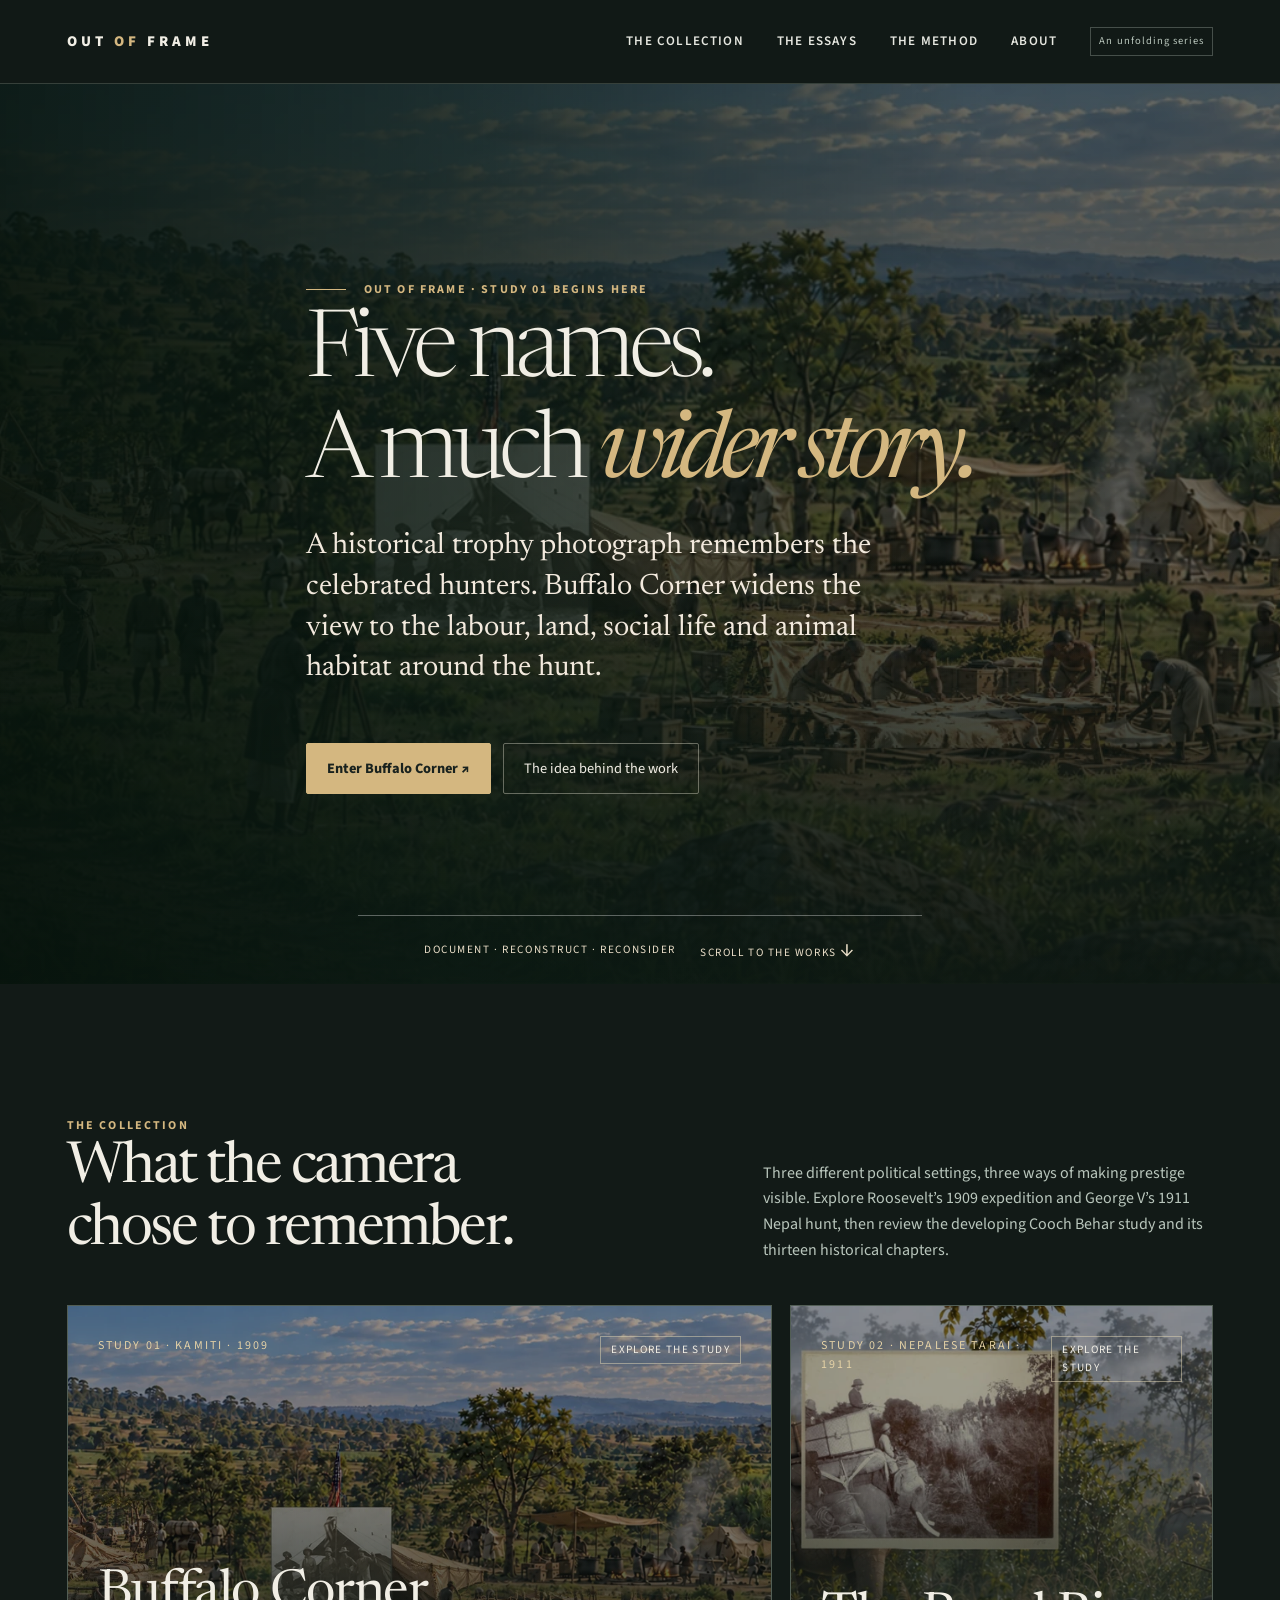
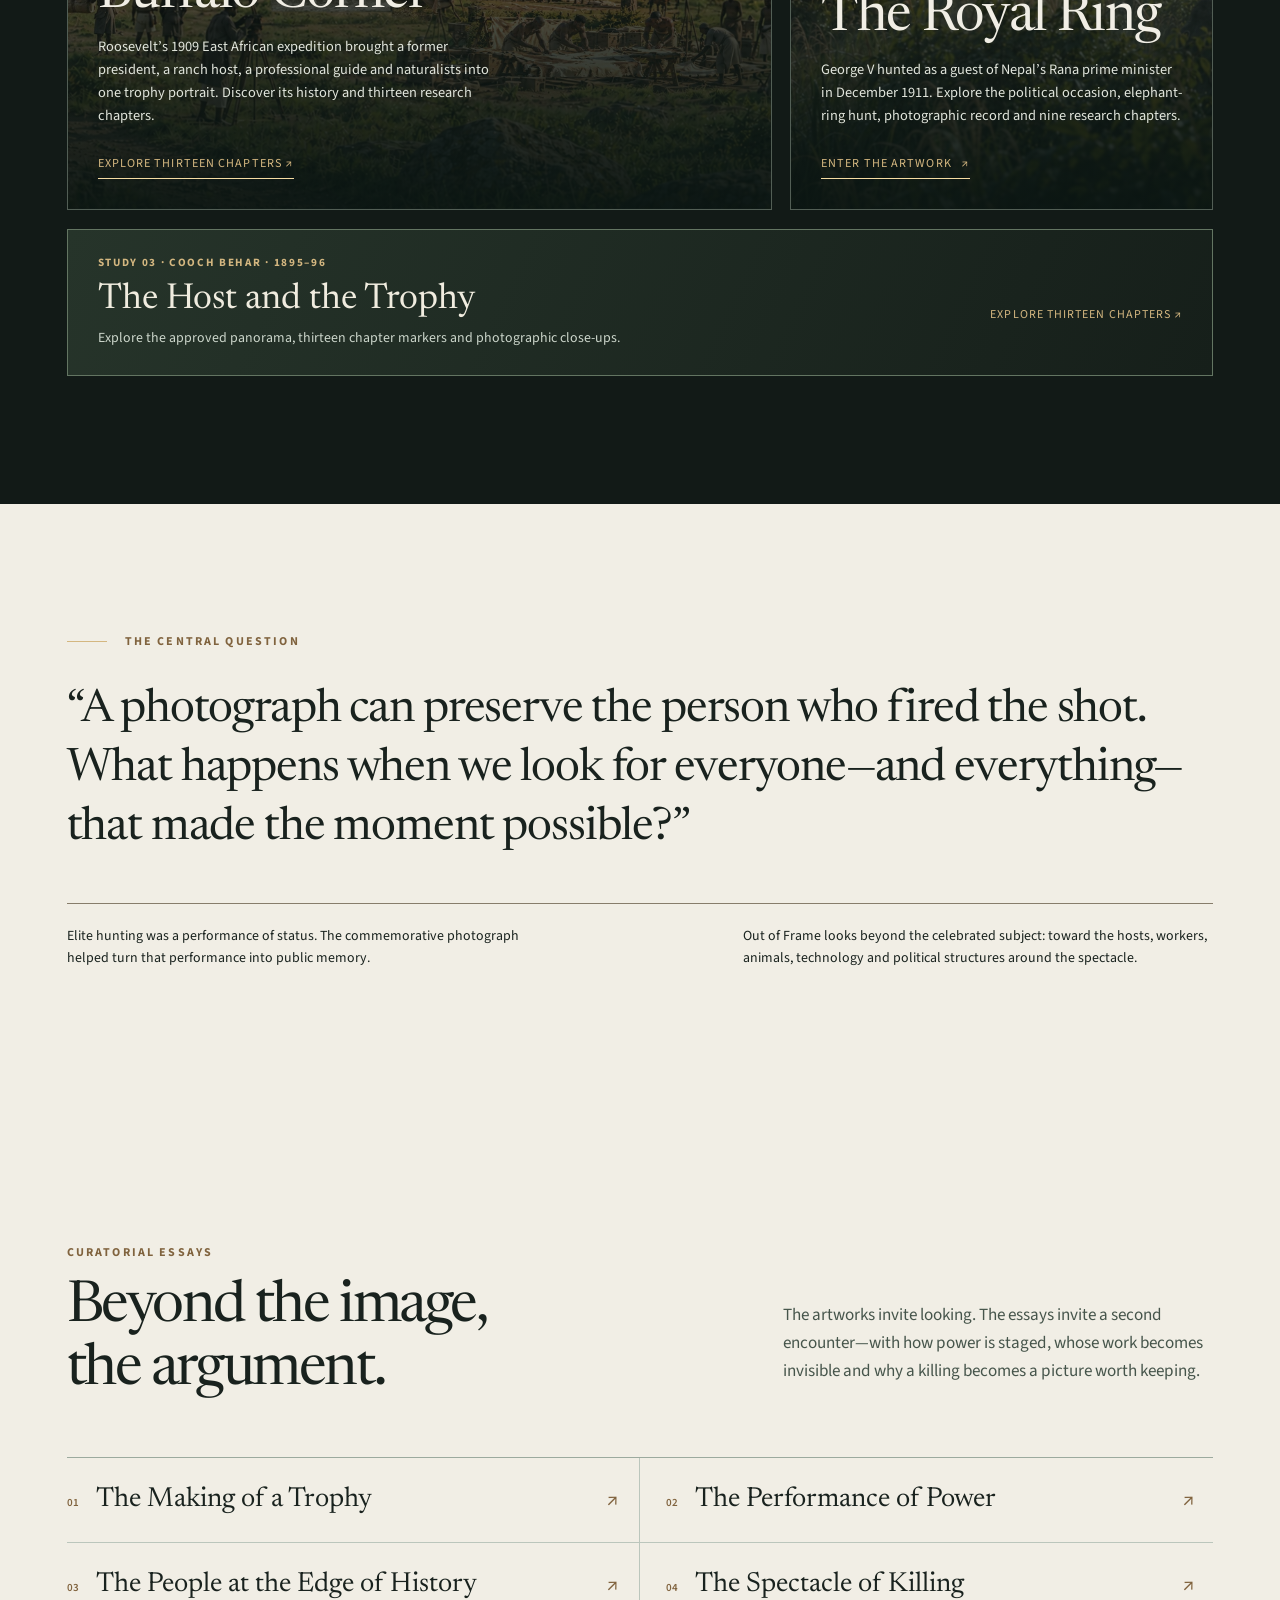
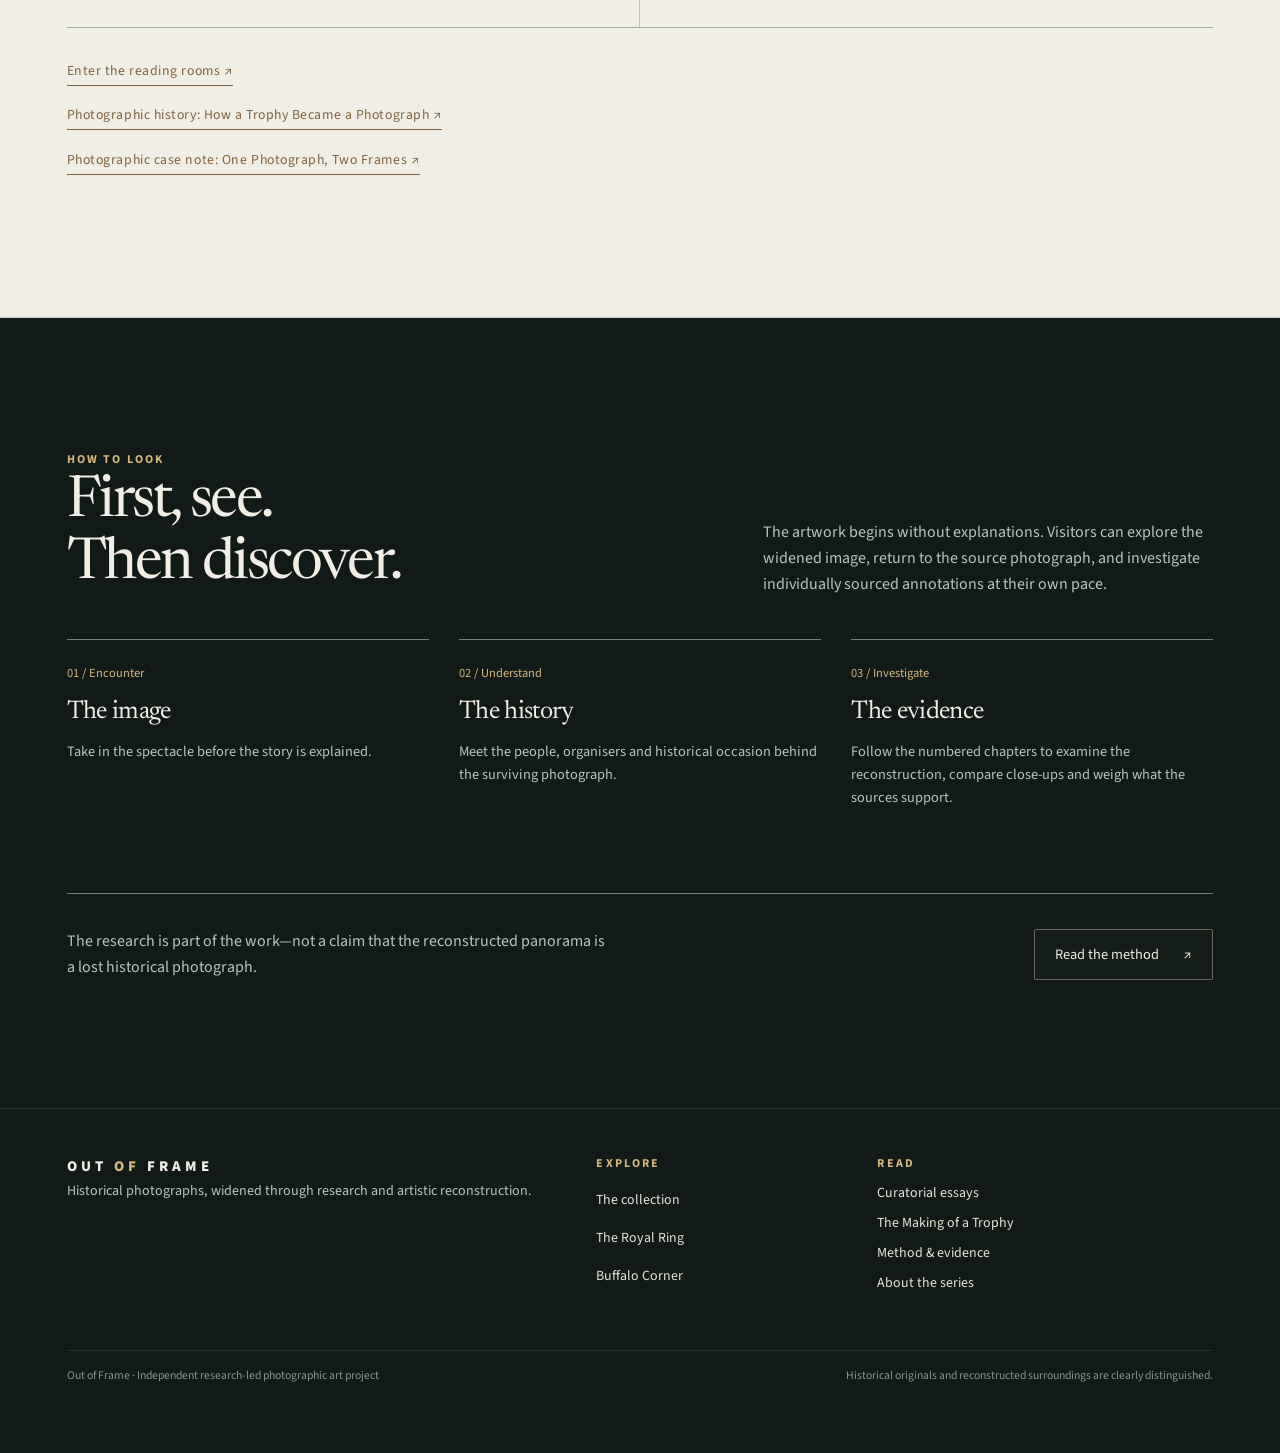
==== commit 74aecf26: "Add approved Host and Trophy panorama with thirteen chapter close-ups" ====
--- a/index.html
+++ b/index.html
@@ -3,7 +3,7 @@
 <html lang="en"><head><meta charset="utf-8"/><meta content="width=device-width, initial-scale=1" name="viewport"/><meta content="Out of Frame is a research-led photographic series exploring power, hunting, archival memory, and the lives beyond the image." name="description"/><meta content="#121A17" name="theme-color"/><title>Out of Frame — Photographic reconstructions</title><link href="https://fonts.googleapis.com" rel="preconnect"/><link crossorigin="" href="https://fonts.gstatic.com" rel="preconnect"/><link href="https://fonts.googleapis.com/css2?family=Newsreader:opsz,wght@6..72,300..600&amp;family=Source+Sans+3:wght@400;500;600;700&amp;display=swap" rel="stylesheet"/><link href="assets/css/site.css" rel="stylesheet"/><link href="assets/css/host-trophy.css" rel="stylesheet"/></head><body><a class="skip" href="#main">Skip to content</a><header class="site-header"><div class="shell nav-inner"><a aria-label="Out of Frame, home" class="brand" href="index.html">OUT <span>OF</span> FRAME</a><button aria-controls="site-links" aria-expanded="false" class="nav-toggle" type="button">Menu ☰</button><nav aria-label="Main navigation" class="nav-links" id="site-links"><a href="works/index.html">The collection</a><a href="essays/index.html">The essays</a><a href="method.html">The method</a><a href="about.html">About</a><span class="nav-flag">An unfolding series</span></nav></div></header><main id="main"><section class="home-hero buffalo-home-hero buffalo-home-hero"><picture aria-hidden="true"><img alt="" src="assets/images/buffalo-corner-hero.webp"/></picture><div class="shell home-hero-inner"><div class="eyebrow kicker-line">Out of Frame · Study 01 begins here</div><h1>Five names.<br/>A much <em>wider story.</em></h1><p class="home-deck">A historical trophy photograph remembers the celebrated hunters. Buffalo Corner widens the view to the labour, land, social life and animal habitat around the hunt.</p><div class="home-actions"><a class="btn primary" href="works/buffalo-corner.html">Enter Buffalo Corner ↗</a><a class="btn ghost" href="about.html">The idea behind the work</a></div></div><div class="shell hero-foot"><span>Document · Reconstruct · Reconsider</span><span>Scroll to the works <span aria-hidden="true" class="home-arrow">↓</span></span></div></section>
 <section class="section shell" id="collection"><div class="section-head"><div><span class="eyebrow">The collection</span><h2>What the camera<br/>chose to remember.</h2></div><p>Three different political settings, three ways of making prestige visible. Explore Roosevelt’s 1909 expedition and George V’s 1911 Nepal hunt, then review the developing Cooch Behar study and its thirteen historical chapters.</p></div><div class="works-grid"><a class="work-card featured buffalo-primary" href="works/buffalo-corner.html"><img alt="Buffalo Corner full-colour panorama of the safari camp with inset historic trophy photograph" src="assets/images/buffalo-corner-hero.webp"/><div class="work-top"><span class="work-number">Study 01 · Kamiti · 1909</span><span class="work-status" data-work-status="buffalo-corner">Interactive study</span></div><div class="work-bottom"><h3>Buffalo Corner</h3><p>Roosevelt’s 1909 East African expedition brought a former president, a ranch host, a professional guide and naturalists into one trophy portrait. Discover its history and thirteen research chapters.</p><span class="work-cta" data-work-cta="buffalo-corner">Explore 13 scenes ↗</span></div></a>
 <a class="work-card featured royal-secondary" href="works/the-royal-ring.html"><img alt="A misty Nepalese elephant hunting formation surrounding the original sepia photograph of George V" src="assets/images/royal-ring-hero.webp?v=2.14"/><div class="work-top"><span class="work-number">Study 02 · Nepalese Tarai · 1911</span><span class="work-status">Explore the study</span></div><div class="work-bottom"><h3>The Royal Ring</h3><p>George V hunted as a guest of Nepal’s Rana prime minister in December 1911. Explore the political occasion, elephant-ring hunt, photographic record and nine research chapters.</p><span class="work-cta">Enter the artwork   ↗</span></div></a>
-</div><a class="cb-home-teaser" href="works/the-host-and-the-trophy.html"><span class="cb-home-teaser-kicker">Study 03 · Cooch Behar · 1895–96 · In development</span><span class="cb-home-teaser-title">The Host and the Trophy</span><span class="cb-home-teaser-desc">Thirteen research chapters are ready to review; archival and panorama images are reserved.</span><span class="cb-home-teaser-arrow">Explore the draft ↗</span></a></section>
+</div><a class="cb-home-teaser" href="works/the-host-and-the-trophy.html"><span class="cb-home-teaser-kicker">Study 03 · Cooch Behar · 1895–96</span><span class="cb-home-teaser-title">The Host and the Trophy</span><span class="cb-home-teaser-desc">Explore the approved panorama, thirteen chapter markers and photographic close-ups.</span><span class="cb-home-teaser-arrow">Explore thirteen chapters ↗</span></a></section>
 <section class="statement section"><div class="shell"><span class="eyebrow kicker-line">The central question</span><blockquote>“A photograph can preserve the person who fired the shot. What happens when we look for everyone—and everything—that made the moment possible?”</blockquote><div class="fine"><p>Elite hunting was a performance of status. The commemorative photograph helped turn that performance into public memory.</p><p>Out of Frame looks beyond the celebrated subject: toward the hosts, workers, animals, technology and political structures around the spectacle.</p></div></div></section>
 <section aria-labelledby="home-essays-title" class="home-essays section"><div class="shell"><div class="home-essays-top"><div><span class="eyebrow">Curatorial essays</span><h2 id="home-essays-title">Beyond the image,<br/>the argument.</h2></div><p>The artworks invite looking. The essays invite a second encounter—with how power is staged, whose work becomes invisible and why a killing becomes a picture worth keeping.</p></div><div class="home-essay-links"><a href="essays/the-making-of-a-trophy.html"><span>01</span>The Making of a Trophy <b>↗</b></a><a href="essays/the-performance-of-power.html"><span>02</span>The Performance of Power <b>↗</b></a><a href="essays/the-people-at-the-edge-of-history.html"><span>03</span>The People at the Edge of History <b>↗</b></a><a href="essays/the-spectacle-of-killing.html"><span>04</span>The Spectacle of Killing <b>↗</b></a></div><a class="text-link" href="essays/index.html">Enter the reading rooms ↗</a><p style="margin-top:18px"><a class="text-link" href="essays/how-a-trophy-became-a-photograph.html">Photographic history: How a Trophy Became a Photograph ↗</a></p><p style="margin-top:20px"><a class="text-link" href="essays/one-photograph-two-frames.html">Photographic case note: One Photograph, Two Frames ↗</a></p></div></section>
 <section class="section shell"><div class="section-head"><div><span class="eyebrow">How to look</span><h2>First, see.<br/>Then discover.</h2></div><p>The artwork begins without explanations. Visitors can explore the widened image, return to the source photograph, and investigate individually sourced annotations at their own pace.</p></div><div class="method-summary"><div class="method-step"><span>01 / Encounter</span><h3>The image</h3><p>Take in the spectacle before the story is explained.</p></div><div class="method-step"><span>02 / Understand</span><h3>The history</h3><p>Meet the people, organisers and historical occasion behind the surviving photograph.</p></div><div class="method-step"><span>03 / Investigate</span><h3>The evidence</h3><p>Follow the numbered chapters to examine the reconstruction, compare close-ups and weigh what the sources support.</p></div></div><div class="cta-band"><p>The research is part of the work—not a claim that the reconstructed panorama is a lost historical photograph.</p><a class="btn" href="method.html">Read the method <span aria-hidden="true">↗</span></a></div></section></main><footer class="site-footer"><div class="shell"><div class="footer-grid"><div><a class="brand" href="index.html">OUT <span>OF</span> FRAME</a><p>Historical photographs, widened through research and artistic reconstruction.</p></div><nav aria-label="Footer exhibition links"><strong class="eyebrow">Explore</strong><a href="works/index.html">The collection</a><a href="works/the-royal-ring.html">The Royal Ring</a><a href="works/buffalo-corner.html">Buffalo Corner</a></nav><nav aria-label="Footer reading links"><strong class="eyebrow">Read</strong><a href="essays/index.html">Curatorial essays</a><a href="essays/the-making-of-a-trophy.html">The Making of a Trophy</a><a href="method.html">Method &amp; evidence</a><a href="about.html">About the series</a></nav></div><div class="footline"><span>Out of Frame · Independent research-led photographic art project</span><span>Historical originals and reconstructed surroundings are clearly distinguished.</span></div></div></footer><script defer="" src="assets/js/collection-manifest.js"></script><script defer="" src="assets/js/site.js"></script></body></html>
--- a/assets/css/host-trophy.css
+++ b/assets/css/host-trophy.css
@@ -90,3 +90,17 @@
 .cb-home-teaser-desc{grid-column:1;color:#ccd6cb;font:.87rem/1.55 var(--sans)}
 .cb-home-teaser-arrow{grid-row:2/4;grid-column:2;align-self:center;color:var(--gold);font:.75rem var(--sans);letter-spacing:.09em;text-transform:uppercase;white-space:nowrap}
 @media(max-width:700px){.cb-home-teaser{grid-template-columns:1fr;padding:22px;gap:10px}.cb-home-teaser-kicker,.cb-home-teaser-desc,.cb-home-teaser-title,.cb-home-teaser-arrow{grid-column:1;grid-row:auto}.cb-home-teaser-arrow{justify-self:start}.works-grid .cb-work-card{min-height:400px}}
+
+/* Approved panorama: shared exhibition markers, close-ups and gold locators. */
+.cb-landing{background-image:linear-gradient(90deg,#101a14dd,#101a1455),url('../images/host-trophy-hero.webp');background-size:cover;background-position:center}
+.cb-hero-rectangles{display:none}
+.cb-stage-window{overflow:auto;min-height:0;scrollbar-color:#768879 #27352b}
+.cb-stage-concept{min-height:0;min-width:1100px;width:100%;position:relative;background:none;aspect-ratio:2048/760}
+.cb-stage-concept>img{display:block;width:100%;height:auto}
+.cb-stage-source{padding:24px;min-width:0}
+.cb-stage-source>img{display:block;max-height:75vh;max-width:100%;width:auto;margin:auto}
+.cb-experience .hotspot{width:40px;height:40px}
+.cb-experience .hotspot:focus-visible{outline:3px solid white;outline-offset:3px}
+.cb-chapters .image-close{margin:0}
+.works-grid .cb-work-card{background-image:linear-gradient(0deg,#101a14e8,#101a1433),url('../images/host-trophy-hero.webp');background-size:cover;background-position:center}
+@media(max-width:580px){.cb-stage-concept{min-height:0;min-width:1100px}.cb-stage-source{padding:10px}}
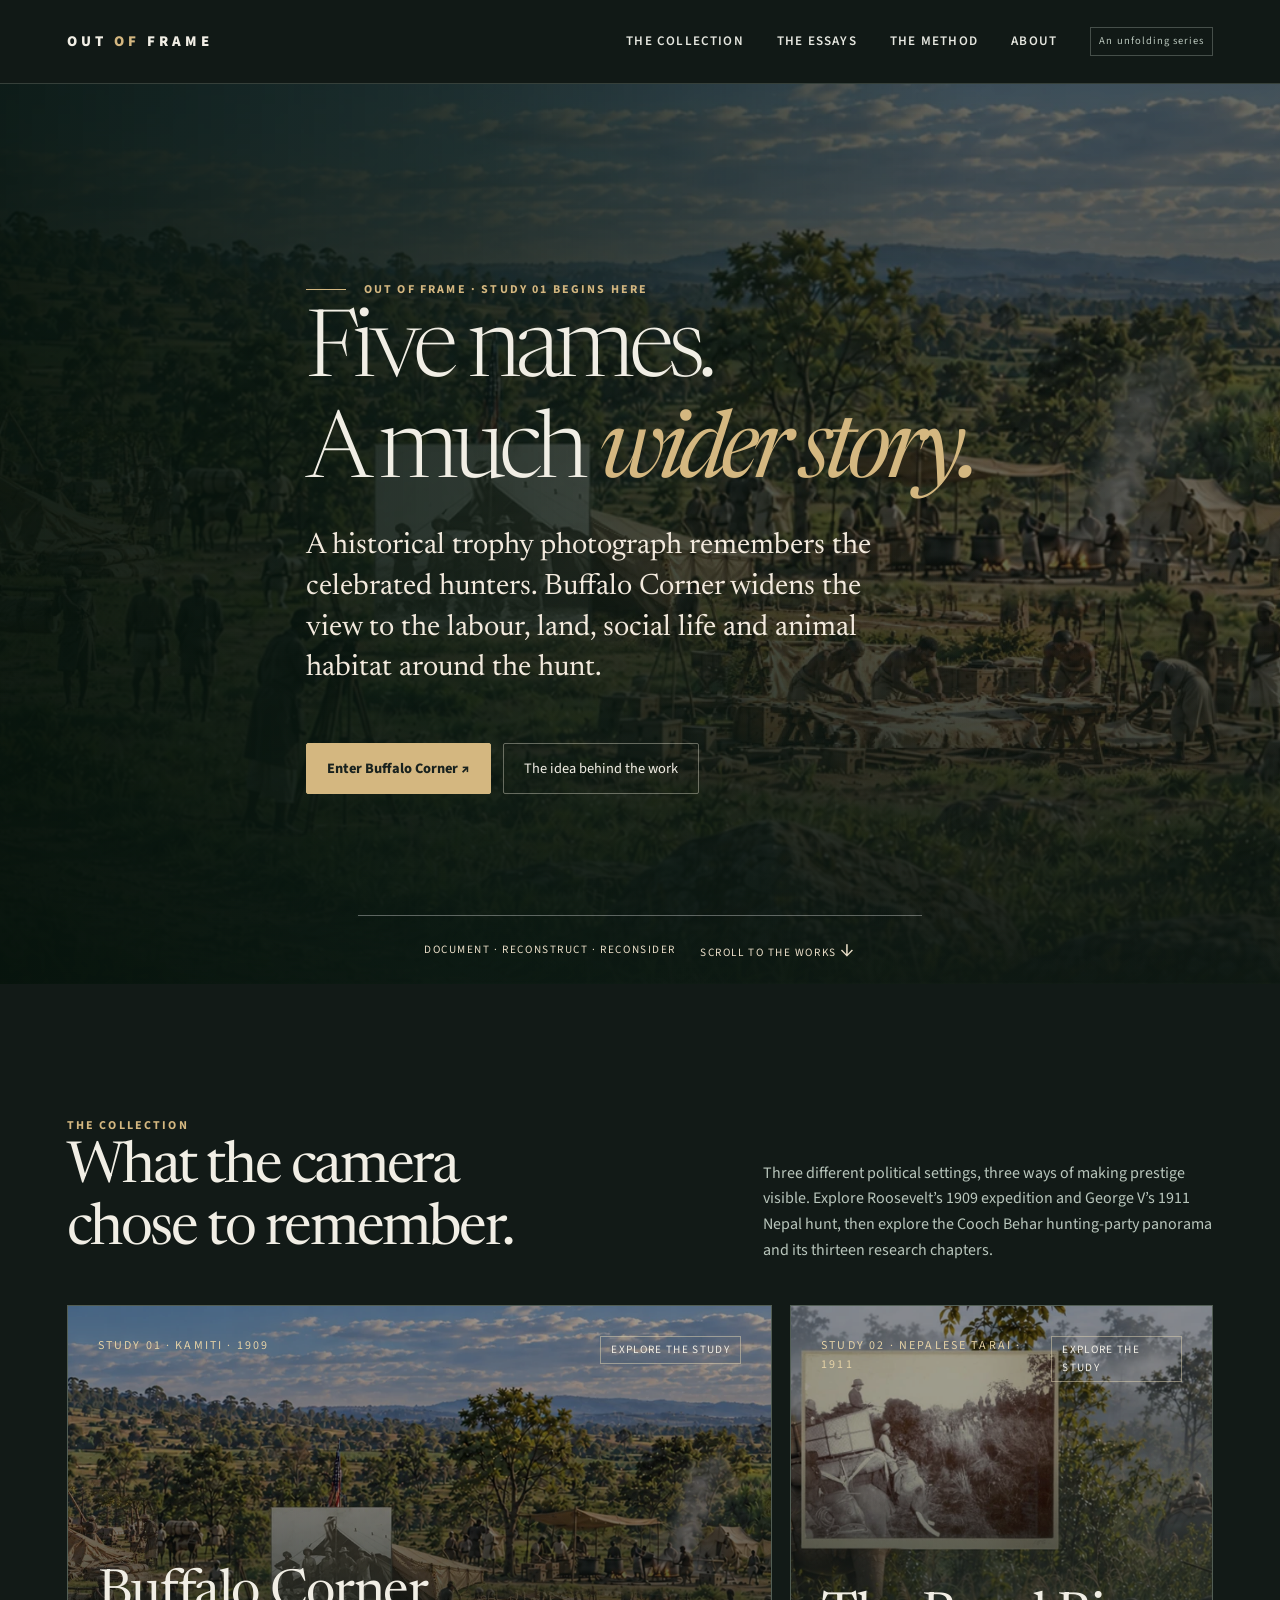
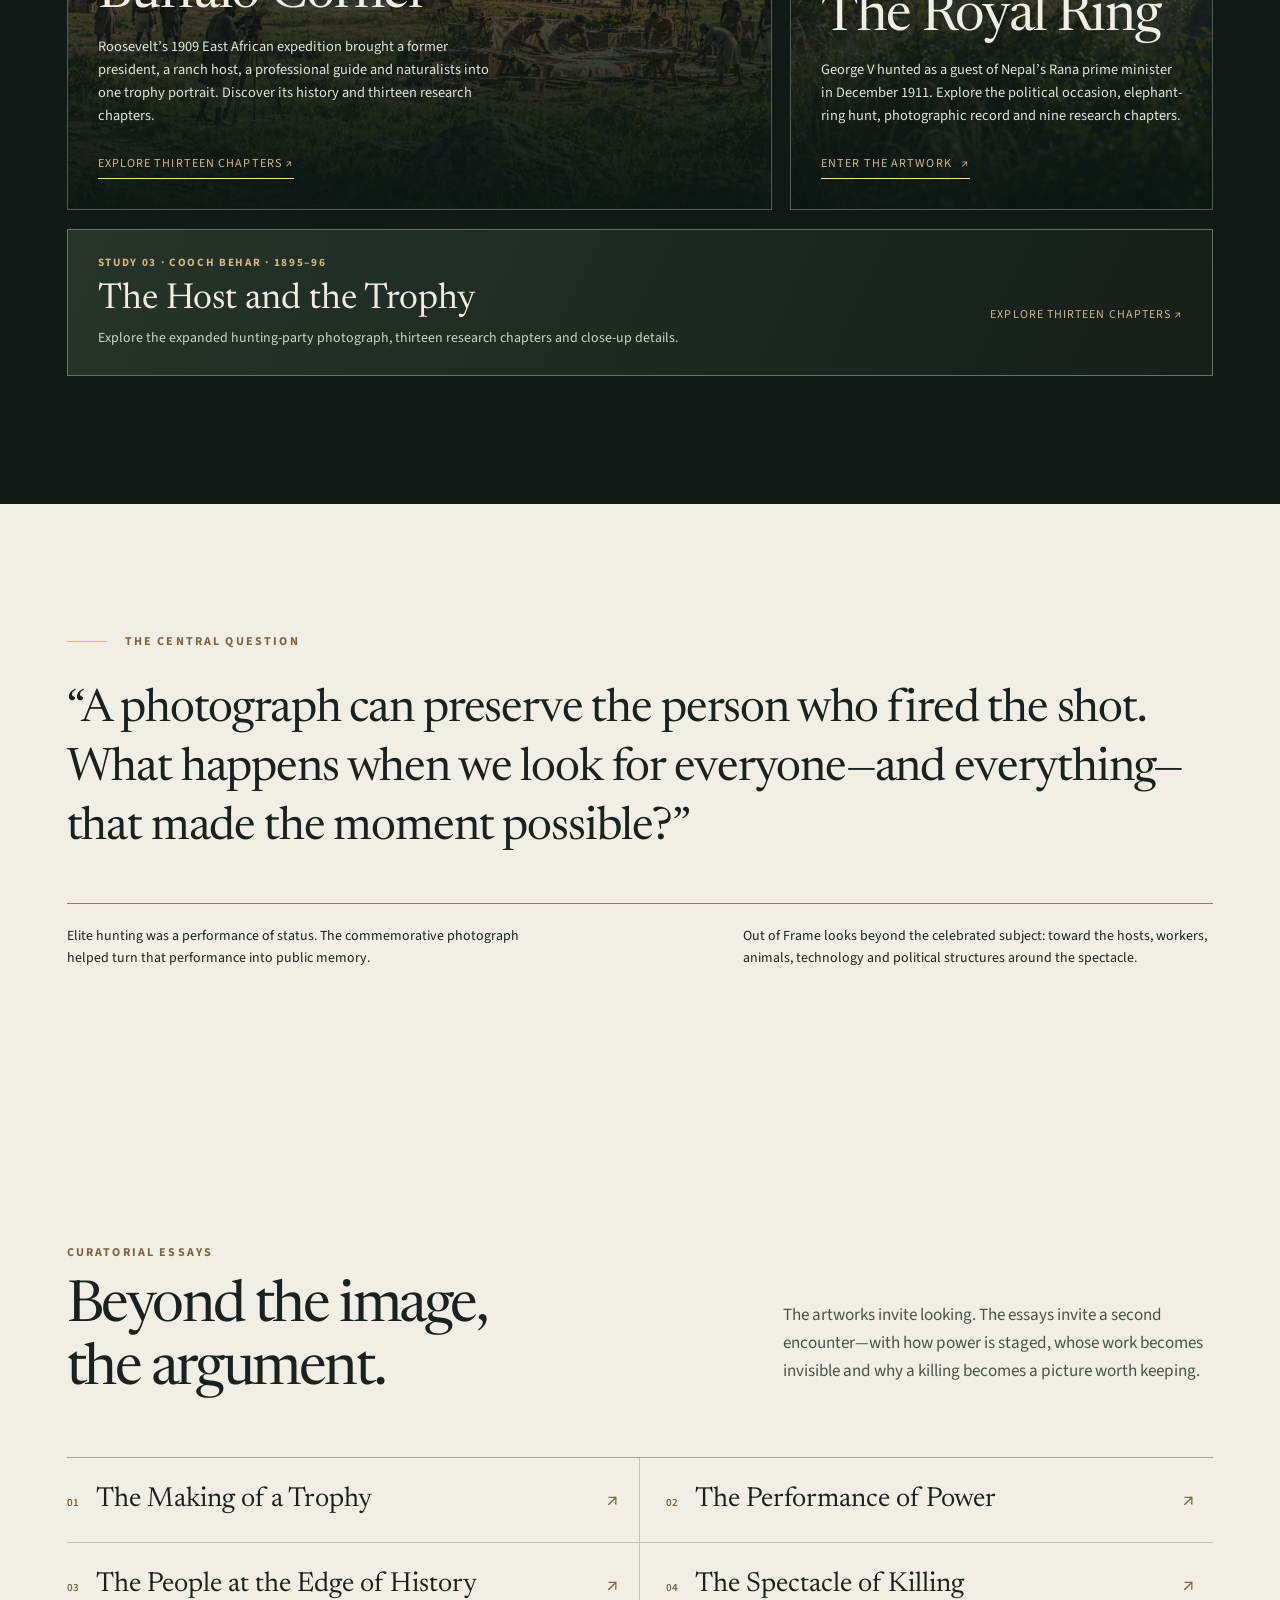
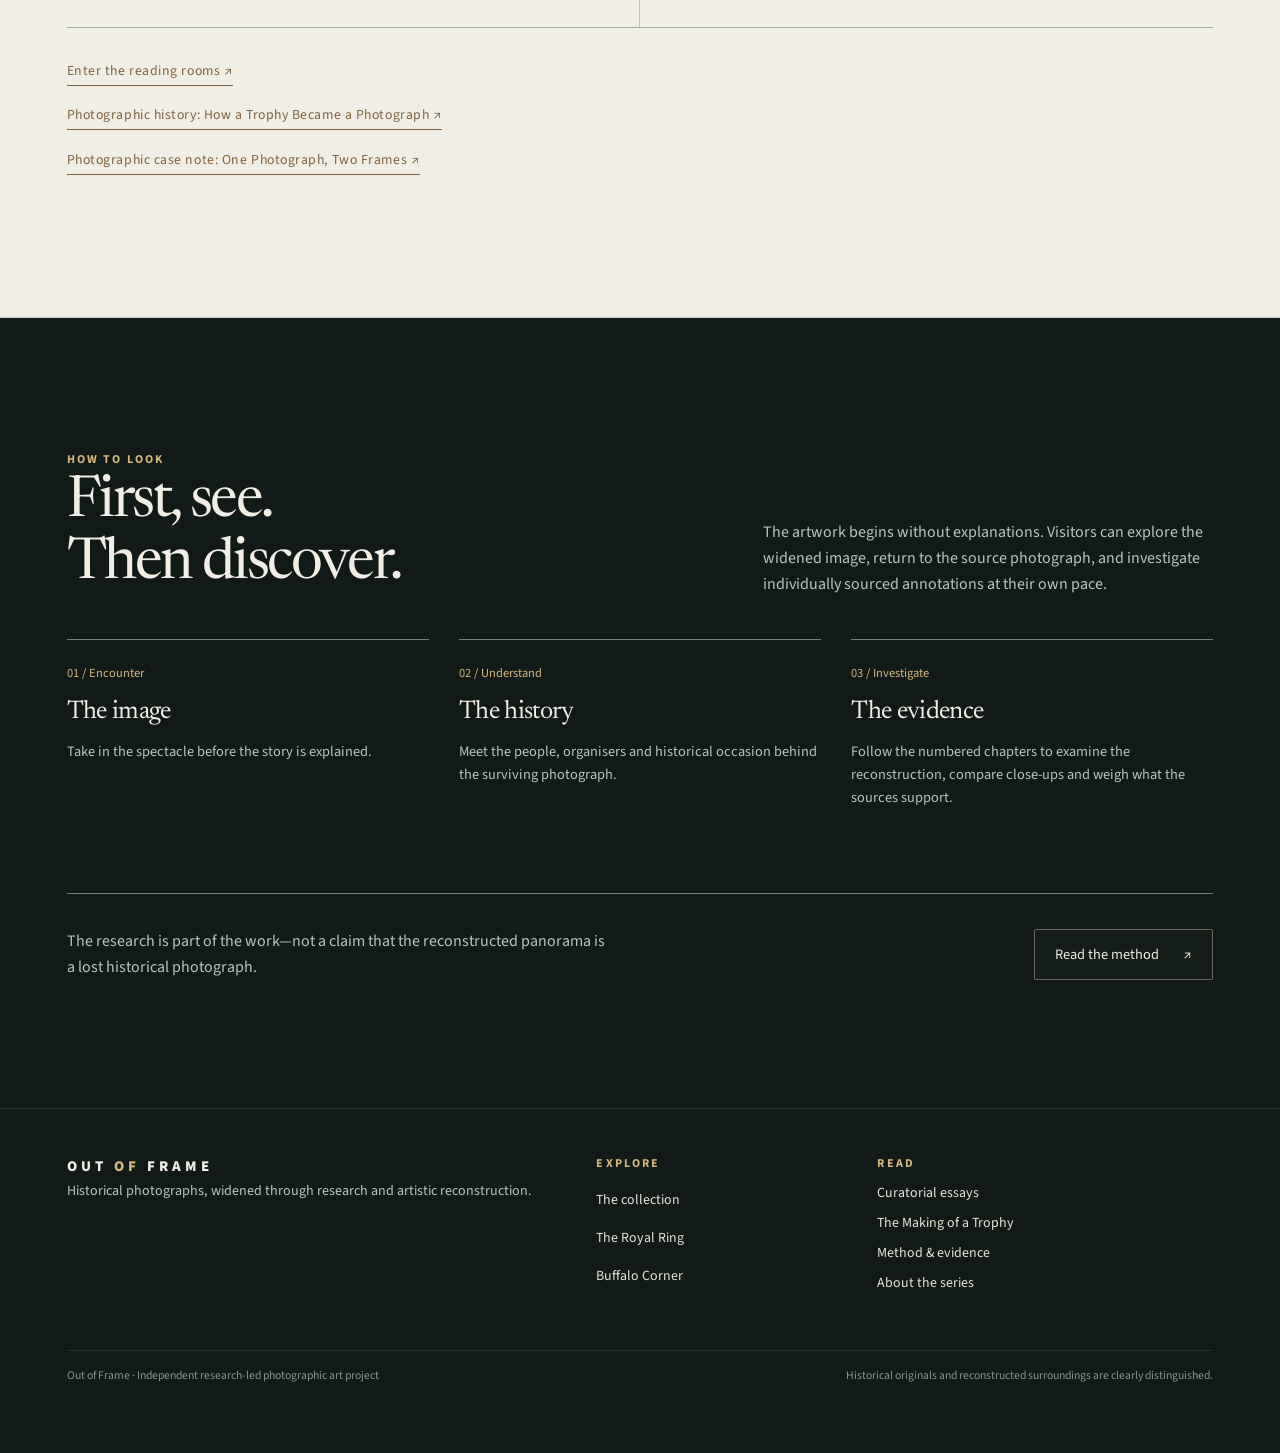
==== commit 5905d915: "Update approved artwork status and visitor copy: index.html" ====
--- a/index.html
+++ b/index.html
@@ -1,9 +1,9 @@
 <!DOCTYPE html>
 
 <html lang="en"><head><meta charset="utf-8"/><meta content="width=device-width, initial-scale=1" name="viewport"/><meta content="Out of Frame is a research-led photographic series exploring power, hunting, archival memory, and the lives beyond the image." name="description"/><meta content="#121A17" name="theme-color"/><title>Out of Frame — Photographic reconstructions</title><link href="https://fonts.googleapis.com" rel="preconnect"/><link crossorigin="" href="https://fonts.gstatic.com" rel="preconnect"/><link href="https://fonts.googleapis.com/css2?family=Newsreader:opsz,wght@6..72,300..600&amp;family=Source+Sans+3:wght@400;500;600;700&amp;display=swap" rel="stylesheet"/><link href="assets/css/site.css" rel="stylesheet"/><link href="assets/css/host-trophy.css" rel="stylesheet"/></head><body><a class="skip" href="#main">Skip to content</a><header class="site-header"><div class="shell nav-inner"><a aria-label="Out of Frame, home" class="brand" href="index.html">OUT <span>OF</span> FRAME</a><button aria-controls="site-links" aria-expanded="false" class="nav-toggle" type="button">Menu ☰</button><nav aria-label="Main navigation" class="nav-links" id="site-links"><a href="works/index.html">The collection</a><a href="essays/index.html">The essays</a><a href="method.html">The method</a><a href="about.html">About</a><span class="nav-flag">An unfolding series</span></nav></div></header><main id="main"><section class="home-hero buffalo-home-hero buffalo-home-hero"><picture aria-hidden="true"><img alt="" src="assets/images/buffalo-corner-hero.webp"/></picture><div class="shell home-hero-inner"><div class="eyebrow kicker-line">Out of Frame · Study 01 begins here</div><h1>Five names.<br/>A much <em>wider story.</em></h1><p class="home-deck">A historical trophy photograph remembers the celebrated hunters. Buffalo Corner widens the view to the labour, land, social life and animal habitat around the hunt.</p><div class="home-actions"><a class="btn primary" href="works/buffalo-corner.html">Enter Buffalo Corner ↗</a><a class="btn ghost" href="about.html">The idea behind the work</a></div></div><div class="shell hero-foot"><span>Document · Reconstruct · Reconsider</span><span>Scroll to the works <span aria-hidden="true" class="home-arrow">↓</span></span></div></section>
-<section class="section shell" id="collection"><div class="section-head"><div><span class="eyebrow">The collection</span><h2>What the camera<br/>chose to remember.</h2></div><p>Three different political settings, three ways of making prestige visible. Explore Roosevelt’s 1909 expedition and George V’s 1911 Nepal hunt, then review the developing Cooch Behar study and its thirteen historical chapters.</p></div><div class="works-grid"><a class="work-card featured buffalo-primary" href="works/buffalo-corner.html"><img alt="Buffalo Corner full-colour panorama of the safari camp with inset historic trophy photograph" src="assets/images/buffalo-corner-hero.webp"/><div class="work-top"><span class="work-number">Study 01 · Kamiti · 1909</span><span class="work-status" data-work-status="buffalo-corner">Interactive study</span></div><div class="work-bottom"><h3>Buffalo Corner</h3><p>Roosevelt’s 1909 East African expedition brought a former president, a ranch host, a professional guide and naturalists into one trophy portrait. Discover its history and thirteen research chapters.</p><span class="work-cta" data-work-cta="buffalo-corner">Explore 13 scenes ↗</span></div></a>
+<section class="section shell" id="collection"><div class="section-head"><div><span class="eyebrow">The collection</span><h2>What the camera<br/>chose to remember.</h2></div><p>Three different political settings, three ways of making prestige visible. Explore Roosevelt’s 1909 expedition and George V’s 1911 Nepal hunt, then explore the Cooch Behar hunting-party panorama and its thirteen research chapters.</p></div><div class="works-grid"><a class="work-card featured buffalo-primary" href="works/buffalo-corner.html"><img alt="Buffalo Corner full-colour panorama of the safari camp with inset historic trophy photograph" src="assets/images/buffalo-corner-hero.webp"/><div class="work-top"><span class="work-number">Study 01 · Kamiti · 1909</span><span class="work-status" data-work-status="buffalo-corner">Interactive study</span></div><div class="work-bottom"><h3>Buffalo Corner</h3><p>Roosevelt’s 1909 East African expedition brought a former president, a ranch host, a professional guide and naturalists into one trophy portrait. Discover its history and thirteen research chapters.</p><span class="work-cta" data-work-cta="buffalo-corner">Explore 13 scenes ↗</span></div></a>
 <a class="work-card featured royal-secondary" href="works/the-royal-ring.html"><img alt="A misty Nepalese elephant hunting formation surrounding the original sepia photograph of George V" src="assets/images/royal-ring-hero.webp?v=2.14"/><div class="work-top"><span class="work-number">Study 02 · Nepalese Tarai · 1911</span><span class="work-status">Explore the study</span></div><div class="work-bottom"><h3>The Royal Ring</h3><p>George V hunted as a guest of Nepal’s Rana prime minister in December 1911. Explore the political occasion, elephant-ring hunt, photographic record and nine research chapters.</p><span class="work-cta">Enter the artwork   ↗</span></div></a>
-</div><a class="cb-home-teaser" href="works/the-host-and-the-trophy.html"><span class="cb-home-teaser-kicker">Study 03 · Cooch Behar · 1895–96</span><span class="cb-home-teaser-title">The Host and the Trophy</span><span class="cb-home-teaser-desc">Explore the approved panorama, thirteen chapter markers and photographic close-ups.</span><span class="cb-home-teaser-arrow">Explore thirteen chapters ↗</span></a></section>
+</div><a class="cb-home-teaser" href="works/the-host-and-the-trophy.html"><span class="cb-home-teaser-kicker">Study 03 · Cooch Behar · 1895–96</span><span class="cb-home-teaser-title">The Host and the Trophy</span><span class="cb-home-teaser-desc">Explore the expanded hunting-party photograph, thirteen research chapters and close-up details.</span><span class="cb-home-teaser-arrow">Explore thirteen chapters ↗</span></a></section>
 <section class="statement section"><div class="shell"><span class="eyebrow kicker-line">The central question</span><blockquote>“A photograph can preserve the person who fired the shot. What happens when we look for everyone—and everything—that made the moment possible?”</blockquote><div class="fine"><p>Elite hunting was a performance of status. The commemorative photograph helped turn that performance into public memory.</p><p>Out of Frame looks beyond the celebrated subject: toward the hosts, workers, animals, technology and political structures around the spectacle.</p></div></div></section>
 <section aria-labelledby="home-essays-title" class="home-essays section"><div class="shell"><div class="home-essays-top"><div><span class="eyebrow">Curatorial essays</span><h2 id="home-essays-title">Beyond the image,<br/>the argument.</h2></div><p>The artworks invite looking. The essays invite a second encounter—with how power is staged, whose work becomes invisible and why a killing becomes a picture worth keeping.</p></div><div class="home-essay-links"><a href="essays/the-making-of-a-trophy.html"><span>01</span>The Making of a Trophy <b>↗</b></a><a href="essays/the-performance-of-power.html"><span>02</span>The Performance of Power <b>↗</b></a><a href="essays/the-people-at-the-edge-of-history.html"><span>03</span>The People at the Edge of History <b>↗</b></a><a href="essays/the-spectacle-of-killing.html"><span>04</span>The Spectacle of Killing <b>↗</b></a></div><a class="text-link" href="essays/index.html">Enter the reading rooms ↗</a><p style="margin-top:18px"><a class="text-link" href="essays/how-a-trophy-became-a-photograph.html">Photographic history: How a Trophy Became a Photograph ↗</a></p><p style="margin-top:20px"><a class="text-link" href="essays/one-photograph-two-frames.html">Photographic case note: One Photograph, Two Frames ↗</a></p></div></section>
 <section class="section shell"><div class="section-head"><div><span class="eyebrow">How to look</span><h2>First, see.<br/>Then discover.</h2></div><p>The artwork begins without explanations. Visitors can explore the widened image, return to the source photograph, and investigate individually sourced annotations at their own pace.</p></div><div class="method-summary"><div class="method-step"><span>01 / Encounter</span><h3>The image</h3><p>Take in the spectacle before the story is explained.</p></div><div class="method-step"><span>02 / Understand</span><h3>The history</h3><p>Meet the people, organisers and historical occasion behind the surviving photograph.</p></div><div class="method-step"><span>03 / Investigate</span><h3>The evidence</h3><p>Follow the numbered chapters to examine the reconstruction, compare close-ups and weigh what the sources support.</p></div></div><div class="cta-band"><p>The research is part of the work—not a claim that the reconstructed panorama is a lost historical photograph.</p><a class="btn" href="method.html">Read the method <span aria-hidden="true">↗</span></a></div></section></main><footer class="site-footer"><div class="shell"><div class="footer-grid"><div><a class="brand" href="index.html">OUT <span>OF</span> FRAME</a><p>Historical photographs, widened through research and artistic reconstruction.</p></div><nav aria-label="Footer exhibition links"><strong class="eyebrow">Explore</strong><a href="works/index.html">The collection</a><a href="works/the-royal-ring.html">The Royal Ring</a><a href="works/buffalo-corner.html">Buffalo Corner</a></nav><nav aria-label="Footer reading links"><strong class="eyebrow">Read</strong><a href="essays/index.html">Curatorial essays</a><a href="essays/the-making-of-a-trophy.html">The Making of a Trophy</a><a href="method.html">Method &amp; evidence</a><a href="about.html">About the series</a></nav></div><div class="footline"><span>Out of Frame · Independent research-led photographic art project</span><span>Historical originals and reconstructed surroundings are clearly distinguished.</span></div></div></footer><script defer="" src="assets/js/collection-manifest.js"></script><script defer="" src="assets/js/site.js"></script></body></html>
